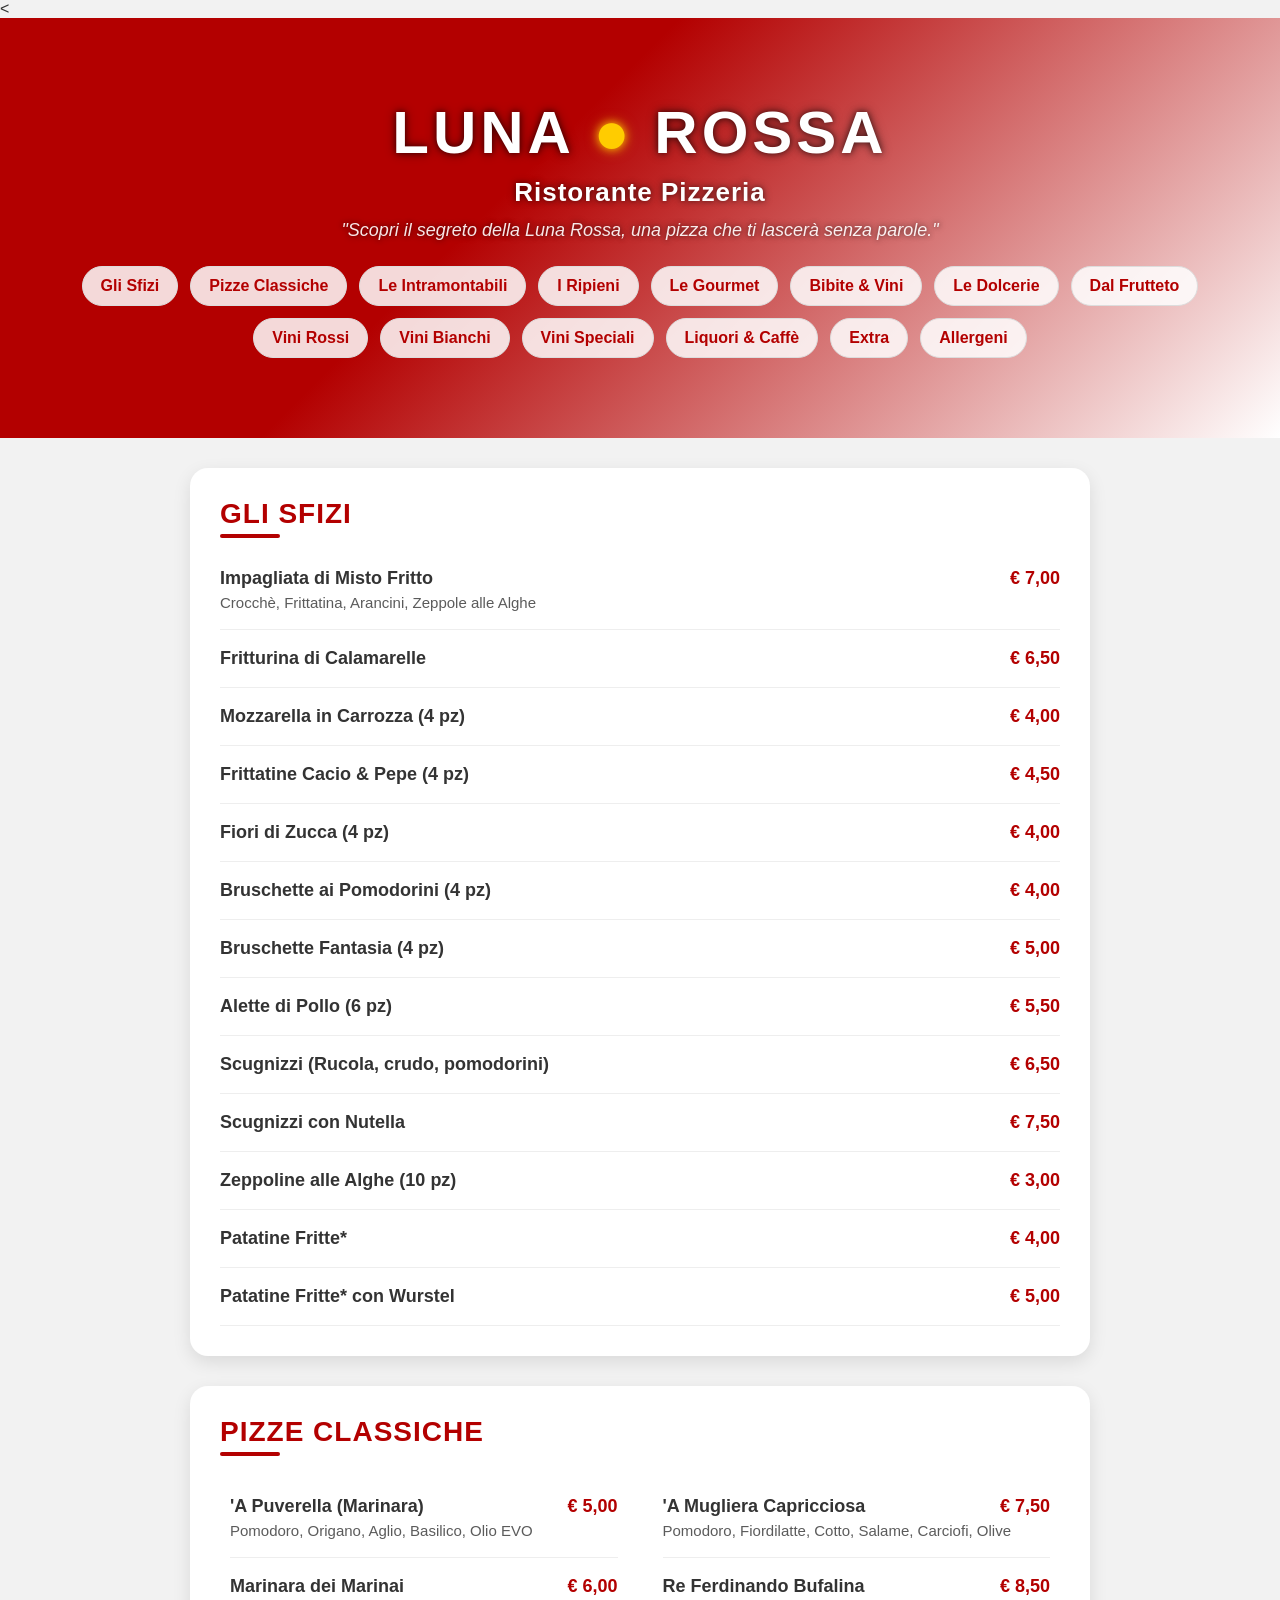
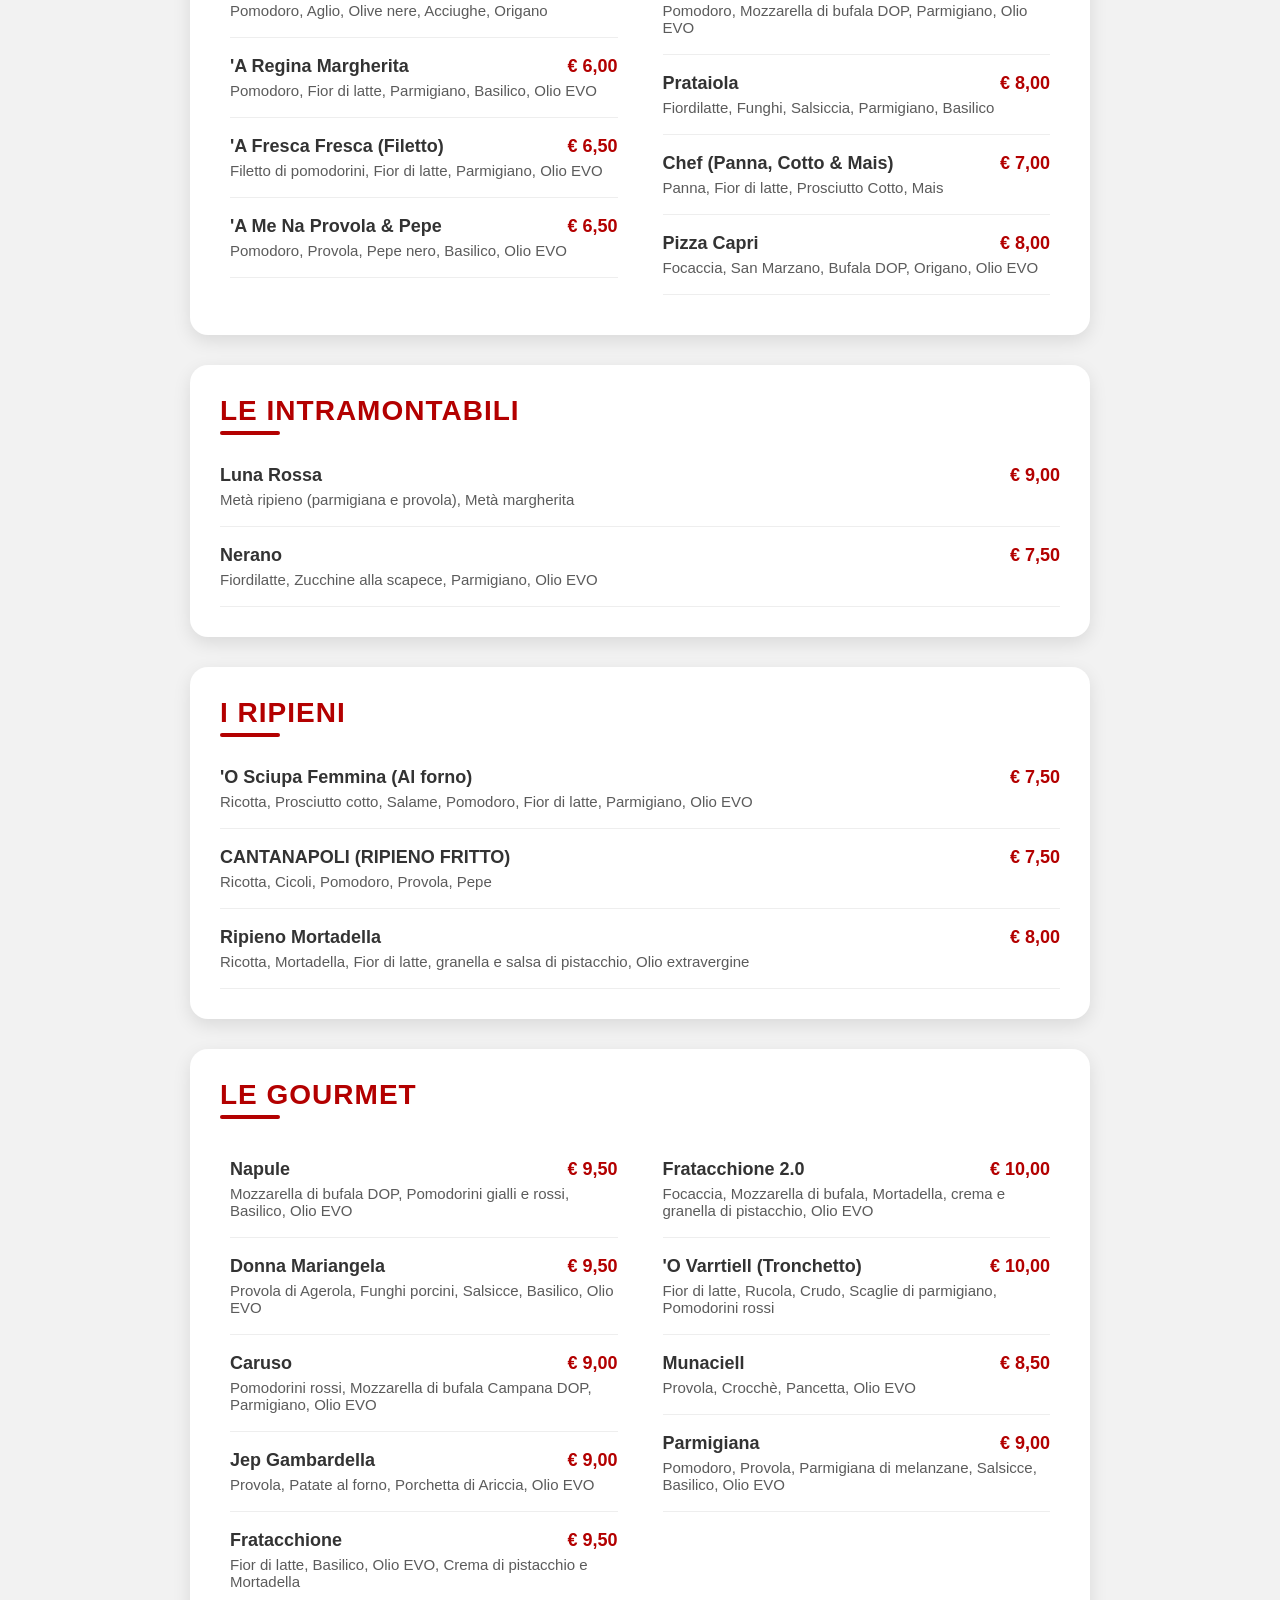
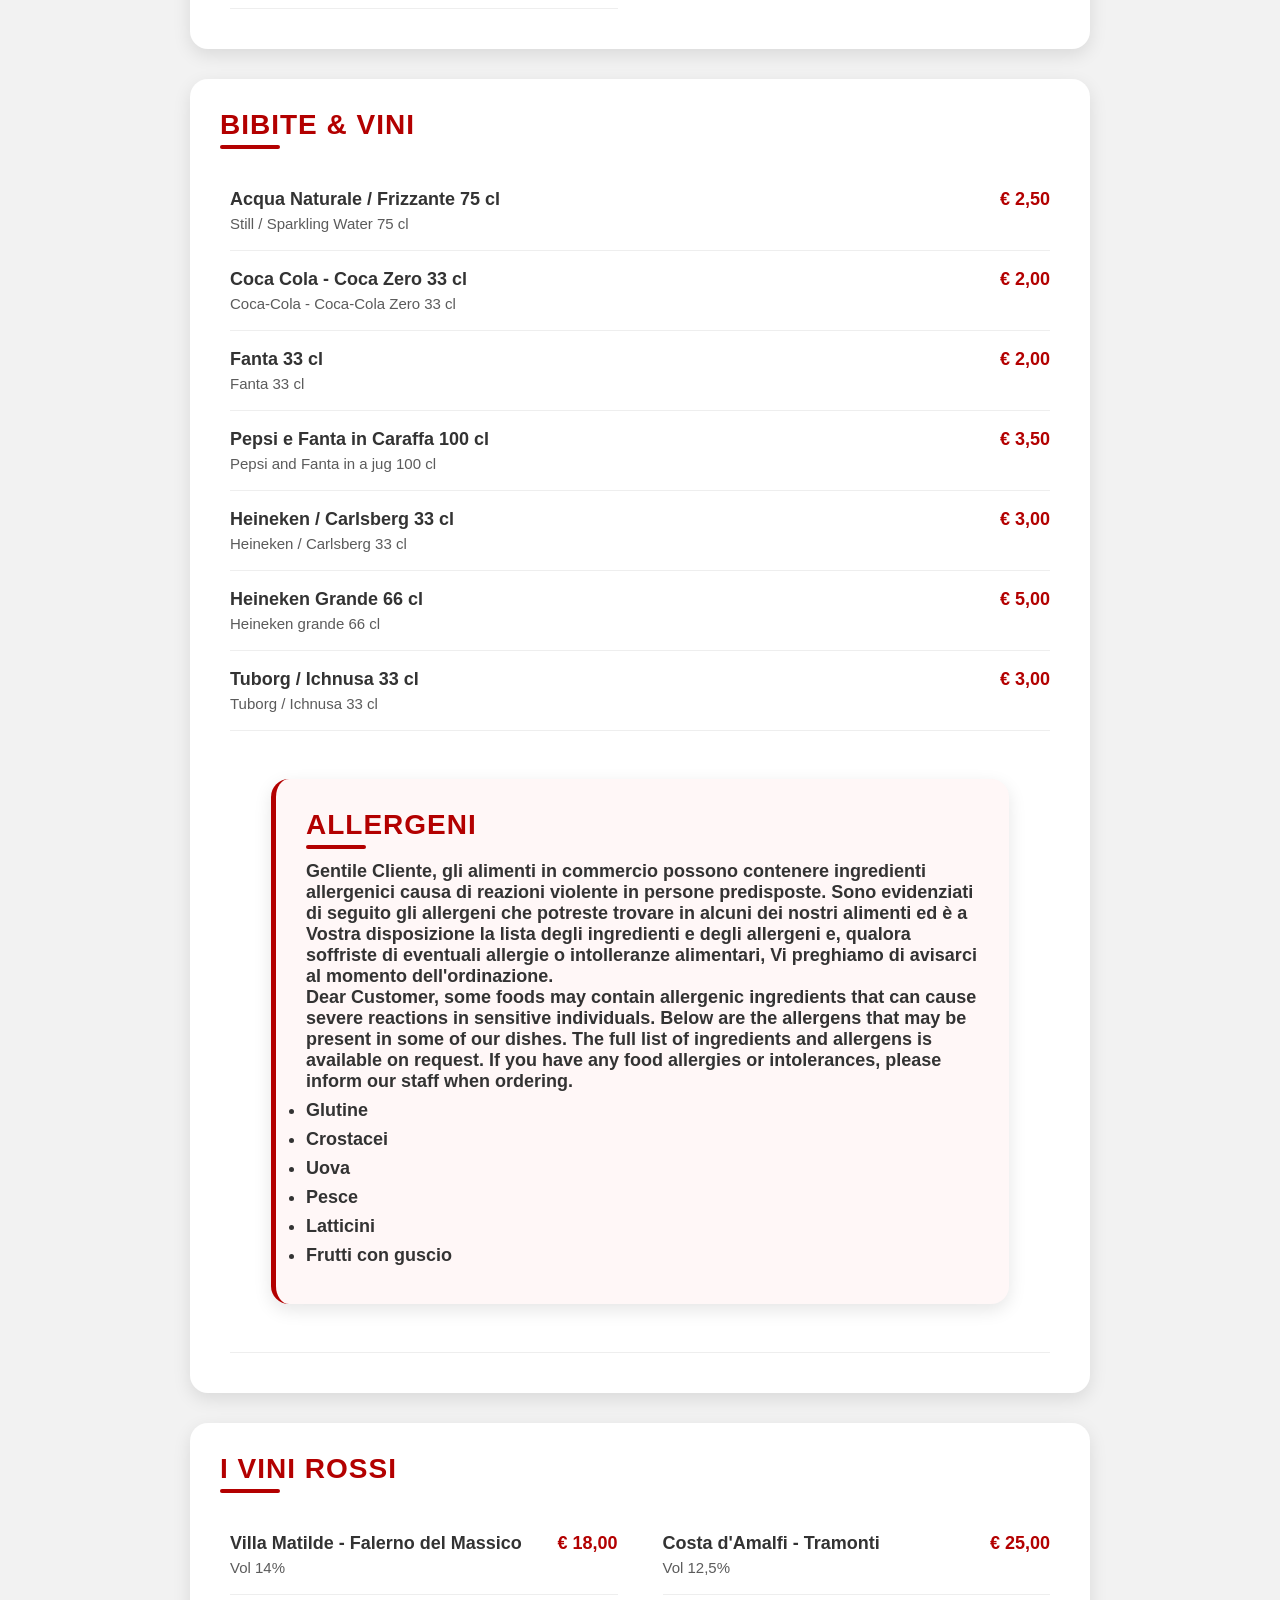
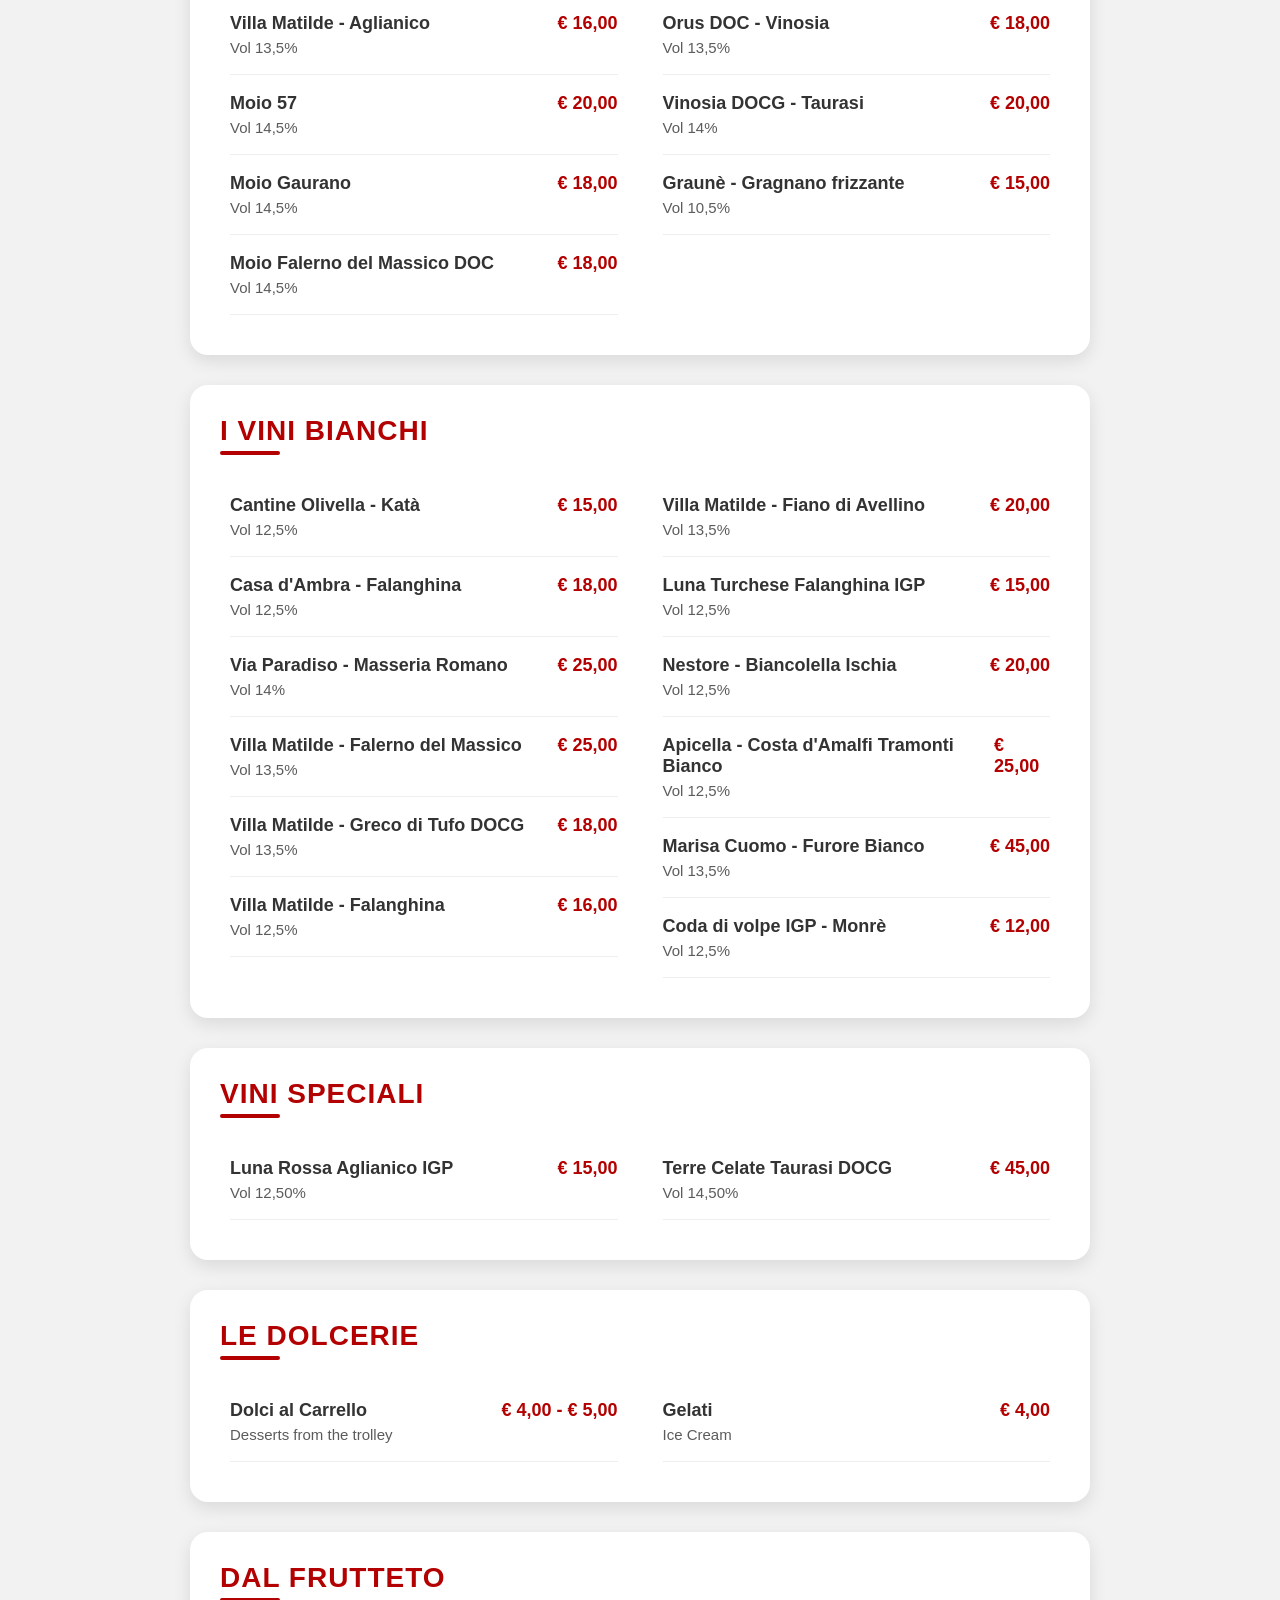
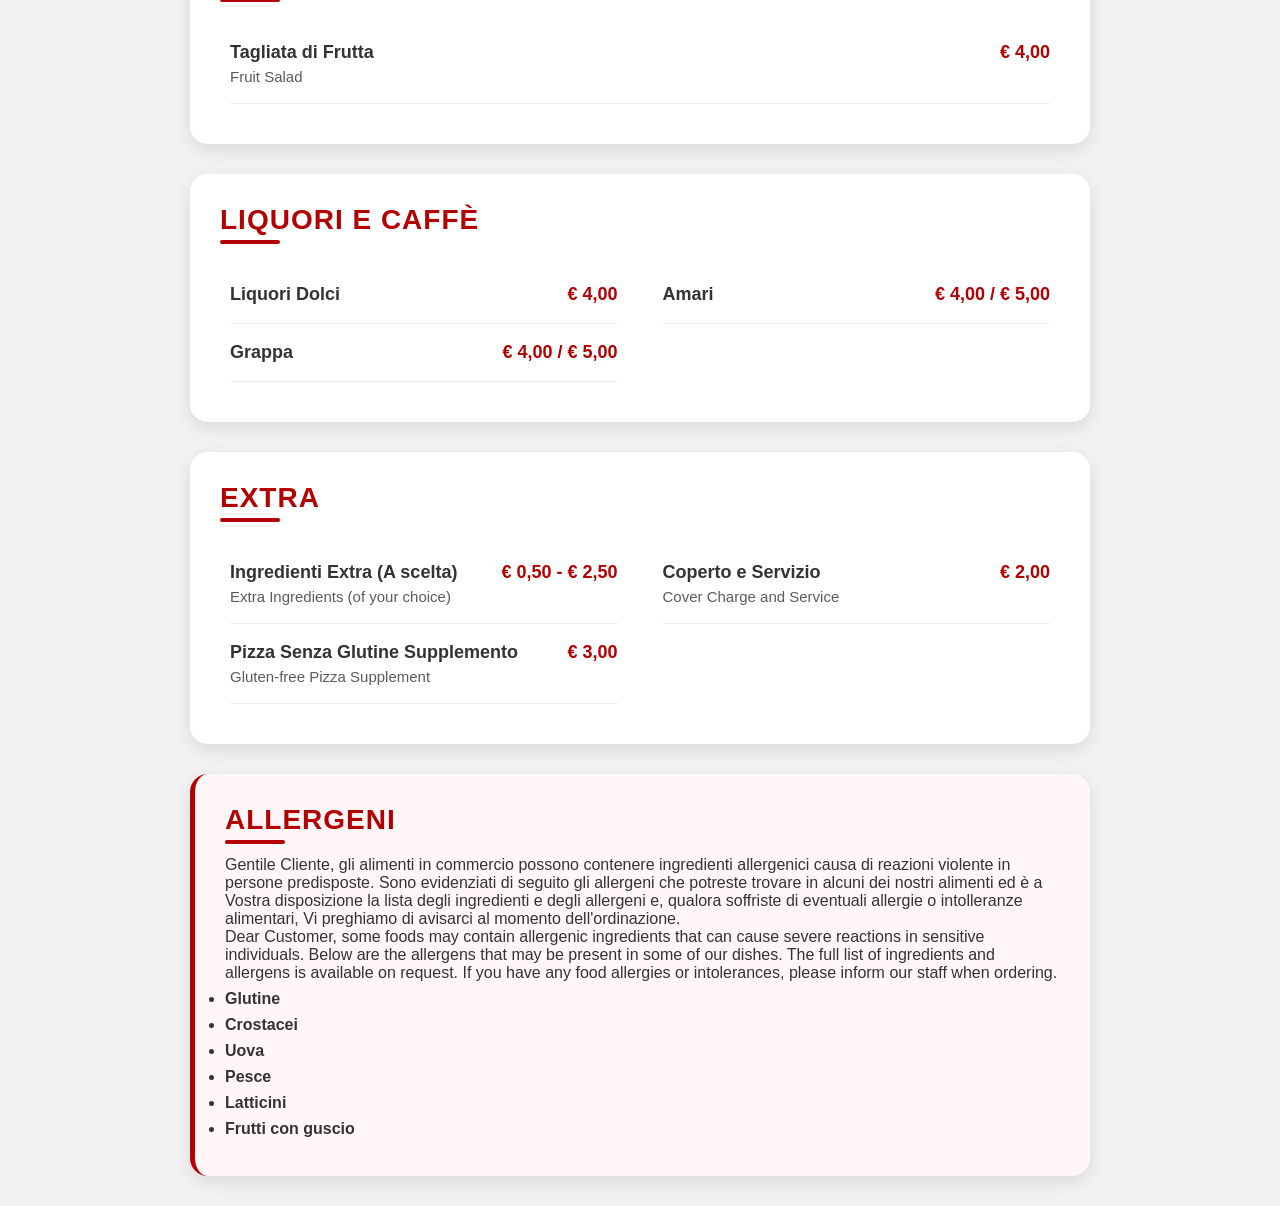
==== ristorante.html @ 84085af9 "Add files via upload" ====
<!DOCTYPE html>
<html lang="it">
<head>
  <meta charset="UTF-8">
  <meta name="viewport" content="width=device-width, initial-scale=1.0">
  <title>Menu – Luna Rossa</title>
  <link rel="stylesheet" href="style.css">

</head>

<body>

<<header id="hero">
  <div class="hero-overlay"></div>

  <div class="hero-content">
    <div class="logo">LUNA <span>●</span> ROSSA</div>
    <p class="subtitle">Ristorante Pizzeria</p>
    <p class="tagline">"Scopri il segreto della Luna Rossa, una pizza che ti lascerà senza parole."</p>

    <nav class="menu-nav">
      <a href="#sfizi">Gli Sfizi</a>
      <a href="#classiche">Pizze Classiche</a>
      <a href="#intramontabili">Le Intramontabili</a>
      <a href="#ripieni">I Ripieni</a>
      <a href="#le-gourmet">Le Gourmet</a>
      <a href="#bibite-vini">Bibite &amp; Vini</a>
      <a href="#dolcerie">Le Dolcerie</a>
      <a href="#frutteto">Dal Frutteto</a>
      <a href="#vini-rossi">Vini Rossi</a>
      <a href="#vini-bianchi">Vini Bianchi</a>
      <a href="#vini-speciali">Vini Speciali</a>
      <a href="#liquori-caffe">Liquori &amp; Caffè</a>
      <a href="#extra">Extra</a>
      <a href="#allergeni">Allergeni</a>
    </nav>
  </div>
</header>


<main>

  <!-- =======================
       GLI SFIZI
  ======================== -->
  <section id="sfizi" class="menu-section">
    <h2>Gli Sfizi</h2>

    <div class="menu-item">
      <div class="item-header"><span class="item-name">Impagliata di Misto Fritto</span><span class="item-price">€ 7,00</span></div>
      <p class="item-ingredients">Crocchè, Frittatina, Arancini, Zeppole alle Alghe</p>
    </div>

    <div class="menu-item"><div class="item-header"><span class="item-name">Fritturina di Calamarelle</span><span class="item-price">€ 6,50</span></div></div>
    <div class="menu-item"><div class="item-header"><span class="item-name">Mozzarella in Carrozza (4 pz)</span><span class="item-price">€ 4,00</span></div></div>
    <div class="menu-item"><div class="item-header"><span class="item-name">Frittatine Cacio &amp; Pepe (4 pz)</span><span class="item-price">€ 4,50</span></div></div>
    <div class="menu-item"><div class="item-header"><span class="item-name">Fiori di Zucca (4 pz)</span><span class="item-price">€ 4,00</span></div></div>
    <div class="menu-item"><div class="item-header"><span class="item-name">Bruschette ai Pomodorini (4 pz)</span><span class="item-price">€ 4,00</span></div></div>
    <div class="menu-item"><div class="item-header"><span class="item-name">Bruschette Fantasia (4 pz)</span><span class="item-price">€ 5,00</span></div></div>
    <div class="menu-item"><div class="item-header"><span class="item-name">Alette di Pollo (6 pz)</span><span class="item-price">€ 5,50</span></div></div>
    <div class="menu-item"><div class="item-header"><span class="item-name">Scugnizzi (Rucola, crudo, pomodorini)</span><span class="item-price">€ 6,50</span></div></div>
    <div class="menu-item"><div class="item-header"><span class="item-name">Scugnizzi con Nutella</span><span class="item-price">€ 7,50</span></div></div>
    <div class="menu-item"><div class="item-header"><span class="item-name">Zeppoline alle Alghe (10 pz)</span><span class="item-price">€ 3,00</span></div></div>
    <div class="menu-item"><div class="item-header"><span class="item-name">Patatine Fritte*</span><span class="item-price">€ 4,00</span></div></div>
    <div class="menu-item"><div class="item-header"><span class="item-name">Patatine Fritte* con Wurstel</span><span class="item-price">€ 5,00</span></div></div>
  </section>

  <!-- =======================
       PIZZE CLASSICHE
  ======================== -->
  <section id="classiche" class="menu-section">
    <h2>Pizze Classiche</h2>

    <div class="pizza-grid">
      <div class="pizza-column">

        <div class="menu-item">
          <div class="item-header"><span class="item-name">'A Puverella (Marinara)</span><span class="item-price">€ 5,00</span></div>
          <p class="item-ingredients">Pomodoro, Origano, Aglio, Basilico, Olio EVO</p>
        </div>

        <div class="menu-item">
          <div class="item-header"><span class="item-name">Marinara dei Marinai</span><span class="item-price">€ 6,00</span></div>
          <p class="item-ingredients">Pomodoro, Aglio, Olive nere, Acciughe, Origano</p>
        </div>

        <div class="menu-item">
          <div class="item-header"><span class="item-name">'A Regina Margherita</span><span class="item-price">€ 6,00</span></div>
          <p class="item-ingredients">Pomodoro, Fior di latte, Parmigiano, Basilico, Olio EVO</p>
        </div>

        <div class="menu-item">
          <div class="item-header"><span class="item-name">'A Fresca Fresca (Filetto)</span><span class="item-price">€ 6,50</span></div>
          <p class="item-ingredients">Filetto di pomodorini, Fior di latte, Parmigiano, Olio EVO</p>
        </div>

        <div class="menu-item">
          <div class="item-header"><span class="item-name">'A Me Na Provola &amp; Pepe</span><span class="item-price">€ 6,50</span></div>
          <p class="item-ingredients">Pomodoro, Provola, Pepe nero, Basilico, Olio EVO</p>
        </div>

      </div>
      <div class="pizza-column">

        <div class="menu-item">
          <div class="item-header"><span class="item-name">'A Mugliera Capricciosa</span><span class="item-price">€ 7,50</span></div>
          <p class="item-ingredients">Pomodoro, Fiordilatte, Cotto, Salame, Carciofi, Olive</p>
        </div>

        <div class="menu-item">
          <div class="item-header"><span class="item-name">Re Ferdinando Bufalina</span><span class="item-price">€ 8,50</span></div>
          <p class="item-ingredients">Pomodoro, Mozzarella di bufala DOP, Parmigiano, Olio EVO</p>
        </div>

        <div class="menu-item">
          <div class="item-header"><span class="item-name">Prataiola</span><span class="item-price">€ 8,00</span></div>
          <p class="item-ingredients">Fiordilatte, Funghi, Salsiccia, Parmigiano, Basilico</p>
        </div>

        <div class="menu-item">
          <div class="item-header"><span class="item-name">Chef (Panna, Cotto &amp; Mais)</span><span class="item-price">€ 7,00</span></div>
          <p class="item-ingredients">Panna, Fior di latte, Prosciutto Cotto, Mais</p>
        </div>

        <div class="menu-item">
          <div class="item-header"><span class="item-name">Pizza Capri</span><span class="item-price">€ 8,00</span></div>
          <p class="item-ingredients">Focaccia, San Marzano, Bufala DOP, Origano, Olio EVO</p>
        </div>

      </div>
    </div>
  </section>

  <!-- =======================
       LE INTRAMONTABILI
  ======================== -->
  <section id="intramontabili" class="menu-section">
    <h2>Le Intramontabili</h2>

    <div class="menu-item">
      <div class="item-header"><span class="item-name">Luna Rossa</span><span class="item-price">€ 9,00</span></div>
      <p class="item-ingredients">Metà ripieno (parmigiana e provola), Metà margherita</p>
    </div>

    <div class="menu-item">
      <div class="item-header"><span class="item-name">Nerano</span><span class="item-price">€ 7,50</span></div>
      <p class="item-ingredients">Fiordilatte, Zucchine alla scapece, Parmigiano, Olio EVO</p>
    </div>
  </section>

  <!-- =======================
       I RIPIENI
  ======================== -->
  <section id="ripieni" class="menu-section">
    <h2>I Ripieni</h2>

    <div class="menu-item">
      <div class="item-header"><span class="item-name">'O Sciupa Femmina (Al forno)</span><span class="item-price">€ 7,50</span></div>
      <p class="item-ingredients">Ricotta, Prosciutto cotto, Salame, Pomodoro, Fior di latte, Parmigiano, Olio EVO</p>
    </div>

    <div class="menu-item">
      <div class="item-header"><span class="item-name">CANTANAPOLI (RIPIENO FRITTO)</span><span class="item-price">€ 7,50</span></div>
      <p class="item-ingredients">Ricotta, Cicoli, Pomodoro, Provola, Pepe</p>
    </div>

    <div class="menu-item">
      <div class="item-header"><span class="item-name">Ripieno Mortadella</span><span class="item-price">€ 8,00</span></div>
      <p class="item-ingredients">Ricotta, Mortadella, Fior di latte, granella e salsa di pistacchio, Olio extravergine</p>
    </div>
  </section>

  <!-- =======================
       LE GOURMET
  ======================== -->
  <section id="le-gourmet" class="menu-section">
    <h2>Le Gourmet</h2>

    <div class="pizza-grid">
      <div class="pizza-column">

        <div class="menu-item">
          <div class="item-header"><span class="item-name">Napule</span><span class="item-price">€ 9,50</span></div>
          <p class="item-ingredients">Mozzarella di bufala DOP, Pomodorini gialli e rossi, Basilico, Olio EVO</p>
        </div>

        <div class="menu-item">
          <div class="item-header"><span class="item-name">Donna Mariangela</span><span class="item-price">€ 9,50</span></div>
          <p class="item-ingredients">Provola di Agerola, Funghi porcini, Salsicce, Basilico, Olio EVO</p>
        </div>

        <div class="menu-item">
          <div class="item-header"><span class="item-name">Caruso</span><span class="item-price">€ 9,00</span></div>
          <p class="item-ingredients">Pomodorini rossi, Mozzarella di bufala Campana DOP, Parmigiano, Olio EVO</p>
        </div>

        <div class="menu-item">
          <div class="item-header"><span class="item-name">Jep Gambardella</span><span class="item-price">€ 9,00</span></div>
          <p class="item-ingredients">Provola, Patate al forno, Porchetta di Ariccia, Olio EVO</p>
        </div>

        <div class="menu-item">
          <div class="item-header"><span class="item-name">Fratacchione</span><span class="item-price">€ 9,50</span></div>
          <p class="item-ingredients">Fior di latte, Basilico, Olio EVO, Crema di pistacchio e Mortadella</p>
        </div>

      </div>
      <div class="pizza-column">

        <div class="menu-item">
          <div class="item-header"><span class="item-name">Fratacchione 2.0</span><span class="item-price">€ 10,00</span></div>
          <p class="item-ingredients">Focaccia, Mozzarella di bufala, Mortadella, crema e granella di pistacchio, Olio EVO</p>
        </div>

        <div class="menu-item">
          <div class="item-header"><span class="item-name">'O Varrtiell (Tronchetto)</span><span class="item-price">€ 10,00</span></div>
          <p class="item-ingredients">Fior di latte, Rucola, Crudo, Scaglie di parmigiano, Pomodorini rossi</p>
        </div>

        <div class="menu-item">
          <div class="item-header"><span class="item-name">Munaciell</span><span class="item-price">€ 8,50</span></div>
          <p class="item-ingredients">Provola, Crocchè, Pancetta, Olio EVO</p>
        </div>

        <div class="menu-item">
          <div class="item-header"><span class="item-name">Parmigiana</span><span class="item-price">€ 9,00</span></div>
          <p class="item-ingredients">Pomodoro, Provola, Parmigiana di melanzane, Salsicce, Basilico, Olio EVO</p>
        </div>

      </div>
    </div>
  </section>

  <!-- =======================
       BIBITE & VINI
  ======================== -->
  <section id="bibite-vini" class="menu-section">
    <h2>Bibite &amp; Vini</h2>

    <div class="pizza-grid">
      <div class="pizza-column">

        <div class="menu-item">
          <div class="item-header"><span class="item-name">Acqua Naturale / Frizzante 75 cl</span><span class="item-price">€ 2,50</span></div>
          <p class="item-english">Still / Sparkling Water 75 cl</p>
        </div>

        <div class="menu-item">
          <div class="item-header"><span class="item-name">Coca Cola - Coca Zero 33 cl</span><span class="item-price">€ 2,00</span></div>
          <p class="item-english">Coca-Cola - Coca-Cola Zero 33 cl</p>
        </div>

        <div class="menu-item">
          <div class="item-header"><span class="item-name">Fanta 33 cl</span><span class="item-price">€ 2,00</span></div>
          <p class="item-english">Fanta 33 cl</p>
        </div>

        <div class="menu-item">
          <div class="item-header"><span class="item-name">Pepsi e Fanta in Caraffa 100 cl</span><span class="item-price">€ 3,50</span></div>
          <p class="item-english">Pepsi and Fanta in a jug 100 cl</p>
        </div>

        <div class="menu-item">
          <div class="item-header"><span class="item-name">Heineken / Carlsberg 33 cl</span><span class="item-price">€ 3,00</span></div>
          <p class="item-english">Heineken / Carlsberg 33 cl</p>
        </div>

        <div class="menu-item">
          <div class="item-header"><span class="item-name">Heineken Grande 66 cl</span><span class="item-price">€ 5,00</span></div>
          <p class="item-english">Heineken grande 66 cl</p>
        </div>

        <div class="menu-item">
          <div class="item-header"><span class="item-name">Tuborg / Ichnusa 33 cl</span><span class="item-price">€ 3,00</span></div>
          <p class="item-english">Tuborg / Ichnusa 33 cl</p>
        </div>

        <div class="menu-item">
          <div class="item-header"><span
<!-- =======================
       ALLERGENI
======================= -->
<section id="allergeni" class="menu-section allergeni-section">
  <h2>Allergeni</h2>
  <div class="allergeni-content">

    <p class="lang-it">
      Gentile Cliente, gli alimenti in commercio possono contenere ingredienti allergenici causa di reazioni violente in persone predisposte. Sono evidenziati di seguito gli allergeni che potreste trovare in alcuni dei nostri alimenti ed è a Vostra disposizione la lista degli ingredienti e degli allergeni e, qualora soffriste di eventuali allergie o intolleranze alimentari, Vi preghiamo di avisarci al momento dell'ordinazione.
    </p>

    <p class="lang-en">
      Dear Customer, some foods may contain allergenic ingredients that can cause severe reactions in sensitive individuals. Below are the allergens that may be present in some of our dishes. The full list of ingredients and allergens is available on request. If you have any food allergies or intolerances, please inform our staff when ordering.
    </p>

    <ul class="allergeni-list">
      <li>Glutine</li>
      <li>Crostacei</li>
      <li>Uova</li>
      <li>Pesce</li>
      <li>Latticini</li>
      <li>Frutti con guscio</li>
    </ul>

  </div>
</section>

</main>

</body>
</html>
<!-- =======================
       I VINI ROSSI
======================= -->
<section id="vini-rossi" class="menu-section">
  <h2>I Vini Rossi</h2>

  <div class="pizza-grid">

    <div class="pizza-column">
      <div class="menu-item">
        <div class="item-header"><span class="item-name">Villa Matilde - Falerno del Massico</span><span class="item-price">€ 18,00</span></div>
        <p class="item-ingredients">Vol 14%</p>
      </div>

      <div class="menu-item">
        <div class="item-header"><span class="item-name">Villa Matilde - Aglianico</span><span class="item-price">€ 16,00</span></div>
        <p class="item-ingredients">Vol 13,5%</p>
      </div>

      <div class="menu-item">
        <div class="item-header"><span class="item-name">Moio 57</span><span class="item-price">€ 20,00</span></div>
        <p class="item-ingredients">Vol 14,5%</p>
      </div>

      <div class="menu-item">
        <div class="item-header"><span class="item-name">Moio Gaurano</span><span class="item-price">€ 18,00</span></div>
        <p class="item-ingredients">Vol 14,5%</p>
      </div>

      <div class="menu-item">
        <div class="item-header"><span class="item-name">Moio Falerno del Massico DOC</span><span class="item-price">€ 18,00</span></div>
        <p class="item-ingredients">Vol 14,5%</p>
      </div>
    </div>

    <div class="pizza-column">
      <div class="menu-item">
        <div class="item-header"><span class="item-name">Costa d'Amalfi - Tramonti</span><span class="item-price">€ 25,00</span></div>
        <p class="item-ingredients">Vol 12,5%</p>
      </div>

      <div class="menu-item">
        <div class="item-header"><span class="item-name">Orus DOC - Vinosia</span><span class="item-price">€ 18,00</span></div>
        <p class="item-ingredients">Vol 13,5%</p>
      </div>

      <div class="menu-item">
        <div class="item-header"><span class="item-name">Vinosia DOCG - Taurasi</span><span class="item-price">€ 20,00</span></div>
        <p class="item-ingredients">Vol 14%</p>
      </div>

      <div class="menu-item">
        <div class="item-header"><span class="item-name">Graunè - Gragnano frizzante</span><span class="item-price">€ 15,00</span></div>
        <p class="item-ingredients">Vol 10,5%</p>
      </div>
    </div>

  </div>
</section>

<!-- =======================
       I VINI BIANCHI
======================= -->
<section id="vini-bianchi" class="menu-section">
  <h2>I Vini Bianchi</h2>

  <div class="pizza-grid">

    <div class="pizza-column">
      <div class="menu-item">
        <div class="item-header"><span class="item-name">Cantine Olivella - Katà</span><span class="item-price">€ 15,00</span></div>
        <p class="item-ingredients">Vol 12,5%</p>
      </div>

      <div class="menu-item">
        <div class="item-header"><span class="item-name">Casa d'Ambra - Falanghina</span><span class="item-price">€ 18,00</span></div>
        <p class="item-ingredients">Vol 12,5%</p>
      </div>

      <div class="menu-item">
        <div class="item-header"><span class="item-name">Via Paradiso - Masseria Romano</span><span class="item-price">€ 25,00</span></div>
        <p class="item-ingredients">Vol 14%</p>
      </div>

      <div class="menu-item">
        <div class="item-header"><span class="item-name">Villa Matilde - Falerno del Massico</span><span class="item-price">€ 25,00</span></div>
        <p class="item-ingredients">Vol 13,5%</p>
      </div>

      <div class="menu-item">
        <div class="item-header"><span class="item-name">Villa Matilde - Greco di Tufo DOCG</span><span class="item-price">€ 18,00</span></div>
        <p class="item-ingredients">Vol 13,5%</p>
      </div>

      <div class="menu-item">
        <div class="item-header"><span class="item-name">Villa Matilde - Falanghina</span><span class="item-price">€ 16,00</span></div>
        <p class="item-ingredients">Vol 12,5%</p>
      </div>
    </div>

    <div class="pizza-column">
      <div class="menu-item">
        <div class="item-header"><span class="item-name">Villa Matilde - Fiano di Avellino</span><span class="item-price">€ 20,00</span></div>
        <p class="item-ingredients">Vol 13,5%</p>
      </div>

      <div class="menu-item">
        <div class="item-header"><span class="item-name">Luna Turchese Falanghina IGP</span><span class="item-price">€ 15,00</span></div>
        <p class="item-ingredients">Vol 12,5%</p>
      </div>

      <div class="menu-item">
        <div class="item-header"><span class="item-name">Nestore - Biancolella Ischia</span><span class="item-price">€ 20,00</span></div>
        <p class="item-ingredients">Vol 12,5%</p>
      </div>

      <div class="menu-item">
        <div class="item-header"><span class="item-name">Apicella - Costa d'Amalfi Tramonti Bianco</span><span class="item-price">€ 25,00</span></div>
        <p class="item-ingredients">Vol 12,5%</p>
      </div>

      <div class="menu-item">
        <div class="item-header"><span class="item-name">Marisa Cuomo - Furore Bianco</span><span class="item-price">€ 45,00</span></div>
        <p class="item-ingredients">Vol 13,5%</p>
      </div>

      <div class="menu-item">
        <div class="item-header"><span class="item-name">Coda di volpe IGP - Monrè</span><span class="item-price">€ 12,00</span></div>
        <p class="item-ingredients">Vol 12,5%</p>
      </div>
    </div>

  </div>
</section>

<!-- =======================
       VINI SPECIALI
======================= -->
<section id="vini-speciali" class="menu-section">
  <h2>Vini Speciali</h2>

  <div class="pizza-grid">

    <div class="pizza-column">
      <div class="menu-item">
        <div class="item-header"><span class="item-name">Luna Rossa Aglianico IGP</span><span class="item-price">€ 15,00</span></div>
        <p class="item-ingredients">Vol 12,50%</p>
      </div>
    </div>

    <div class="pizza-column">
      <div class="menu-item">
        <div class="item-header"><span class="item-name">Terre Celate Taurasi DOCG</span><span class="item-price">€ 45,00</span></div>
        <p class="item-ingredients">Vol 14,50%</p>
      </div>
    </div>

  </div>
</section>

<!-- =======================
       LE DOLCERIE
======================= -->
<section id="dolcerie" class="menu-section">
  <h2>Le Dolcerie</h2>

  <div class="pizza-grid">
    <div class="pizza-column">
      <div class="menu-item">
        <div class="item-header"><span class="item-name">Dolci al Carrello</span><span class="item-price">€ 4,00 - € 5,00</span></div>
        <p class="item-english">Desserts from the trolley</p>
      </div>
    </div>

    <div class="pizza-column">
      <div class="menu-item">
        <div class="item-header"><span class="item-name">Gelati</span><span class="item-price">€ 4,00</span></div>
        <p class="item-english">Ice Cream</p>
      </div>
    </div>
  </div>
</section>

<!-- =======================
       DAL FRUTTETO
======================= -->
<section id="frutteto" class="menu-section">
  <h2>Dal Frutteto</h2>

  <div class="pizza-grid">
    <div class="pizza-column">
      <div class="menu-item">
        <div class="item-header"><span class="item-name">Tagliata di Frutta</span><span class="item-price">€ 4,00</span></div>
        <p class="item-english">Fruit Salad</p>
      </div>
    </div>
  </div>
</section>

<!-- =======================
       LIQUORI & CAFFÈ
======================= -->
<section id="liquori-caffe" class="menu-section">
  <h2>Liquori e Caffè</h2>

  <div class="pizza-grid">

    <div class="pizza-column">
      <div class="menu-item">
        <div class="item-header"><span class="item-name">Liquori Dolci</span><span class="item-price">€ 4,00</span></div>
      </div>

      <div class="menu-item">
        <div class="item-header"><span class="item-name">Grappa</span><span class="item-price">€ 4,00 / € 5,00</span></div>
      </div>
    </div>

    <div class="pizza-column">
      <div class="menu-item">
        <div class="item-header"><span class="item-name">Amari</span><span class="item-price">€ 4,00 / € 5,00</span></div>
      </div>
    </div>

  </div>
</section>

<!-- =======================
       EXTRA
======================= -->
<section id="extra" class="menu-section">
  <h2>Extra</h2>

  <div class="pizza-grid">

    <div class="pizza-column">
      <div class="menu-item">
        <div class="item-header"><span class="item-name">Ingredienti Extra (A scelta)</span><span class="item-price">€ 0,50 - € 2,50</span></div>
        <p class="item-english">Extra Ingredients (of your choice)</p>
      </div>

      <div class="menu-item">
        <div class="item-header"><span class="item-name">Pizza Senza Glutine Supplemento</span><span class="item-price">€ 3,00</span></div>
        <p class="item-english">Gluten-free Pizza Supplement</p>
      </div>
    </div>

    <div class="pizza-column">
      <div class="menu-item">
        <div class="item-header"><span class="item-name">Coperto e Servizio</span><span class="item-price">€ 2,00</span></div>
        <p class="item-english">Cover Charge and Service</p>
      </div>
    </div>

  </div>
</section>

<!-- =======================
       ALLERGENI
======================= -->
<section id="allergeni" class="menu-section allergeni-section">
  <h2>Allergeni</h2>

  <div class="allergeni-content">

    <p class="lang-it">
      Gentile Cliente, gli alimenti in commercio possono contenere ingredienti allergenici causa di reazioni violente in persone predisposte. Sono evidenziati di seguito gli allergeni che potreste trovare in alcuni dei nostri alimenti ed è a Vostra disposizione la lista degli ingredienti e degli allergeni e, qualora soffriste di eventuali allergie o intolleranze alimentari, Vi preghiamo di avisarci al momento dell'ordinazione.
    </p>

    <p class="lang-en">
      Dear Customer, some foods may contain allergenic ingredients that can cause severe reactions in sensitive individuals. Below are the allergens that may be present in some of our dishes. The full list of ingredients and allergens is available on request. If you have any food allergies or intolerances, please inform our staff when ordering.
    </p>

    <ul class="allergeni-list">
      <li>Glutine</li>
      <li>Crostacei</li>
      <li>Uova</li>
      <li>Pesce</li>
      <li>Latticini</li>
      <li>Frutti con guscio</li>
    </ul>

  </div>
</section>

</main>

</body>
</html>
---- style.css ----
/* ============================
   RESET & FONT
============================ */
* {
  margin: 0;
  padding: 0;
  box-sizing: border-box;
}

body {
  font-family: "Poppins", Arial, sans-serif;
  background: #f2f2f2;
  color: #333;
  overflow-x: hidden;
}

/* ============================
   ANIMAZIONI GLOBALI
============================ */
@keyframes fadeIn {
  from { opacity: 0; transform: translateY(20px); }
  to { opacity: 1; transform: translateY(0); }
}

@keyframes popIn {
  from { opacity: 0; transform: scale(0.95); }
  to { opacity: 1; transform: scale(1); }
}

/* ============================
   HEADER — ROSSO + BIANCO
============================ */
header {
  text-align: center;
  padding: 80px 20px;
  color: white;
  position: relative;

  /* sfondo elegante rosso → bianco */
  background: linear-gradient(135deg, #b30000 40%, #ffffff 100%);
}

/* LOGO PRINCIPALE */
.logo {
  font-size: 60px;
  font-weight: 800;
  letter-spacing: 4px;
  color: #ffffff;
  text-transform: uppercase;
  text-shadow:
      0 0 6px rgba(0,0,0,0.6),
      0 0 12px rgba(0,0,0,0.4);
}

/* Punto rosso Luna Rossa */
.logo span {
  color: #ffcc00;
  font-weight: 900;
  text-shadow:
      0 0 8px rgba(255,204,0,0.8),
      0 0 14px rgba(255,204,0,0.6);
}

/* SOTTOTITOLO: Ristorante e Pizzeria */
.subtitle {
  font-size: 26px;
  font-weight: 600;
  margin-top: 10px;
  color: #ffffff;
  letter-spacing: 1px;
  text-shadow:
      0 0 5px rgba(0,0,0,0.5),
      0 0 10px rgba(0,0,0,0.3);
}

/* FRASE SOTTO */
.tagline {
  font-size: 18px;
  font-style: italic;
  margin-top: 12px;
  opacity: 0.9;
  color: #ffffff;
  text-shadow:
      0 0 4px rgba(0,0,0,0.5),
      0 0 8px rgba(0,0,0,0.3);
}

/* ============================
   NAV MENU — GLASS EFFECT
============================ */
.menu-nav {
  margin-top: 25px;
  display: flex;
  flex-wrap: wrap;
  justify-content: center;
  gap: 12px;
}

.menu-nav a {
  padding: 10px 18px;
  background: rgba(255,255,255,0.85);
  border-radius: 25px;
  text-decoration: none;
  color: #b30000;
  font-weight: 600;
  transition: 0.3s;
  border: 1px solid #ddd;
}

.menu-nav a:hover {
  background: #b30000;
  color: white;
  transform: translateY(-4px);
  box-shadow: 0 4px 12px rgba(0,0,0,0.2);
}

/* ============================
   SEZIONI MENU
============================ */
.menu-section {
  background: white;
  margin: 30px auto;
  padding: 30px;
  width: 90%;
  max-width: 900px;
  border-radius: 18px;
  box-shadow: 0 6px 18px rgba(0,0,0,0.1);
  animation: popIn 0.8s ease-out;
  position: relative;
}

/* Barra decorativa sotto i titoli */
.menu-section h2 {
  font-size: 28px;
  color: #b30000;
  text-transform: uppercase;
  letter-spacing: 1px;
  margin-bottom: 20px;
  position: relative;
}

.menu-section h2::after {
  content: "";
  width: 60px;
  height: 4px;
  background: #b30000;
  position: absolute;
  bottom: -8px;
  left: 0;
  border-radius: 2px;
}

/* ============================
   ITEM MENU
============================ */
.menu-item {
  padding: 18px 0;
  border-bottom: 1px solid #eee;
  transition: 0.3s;
}

.menu-item:hover {
  background: #fafafa;
  transform: translateX(5px);
}

.item-header {
  display: flex;
  justify-content: space-between;
  font-size: 18px;
  font-weight: 600;
}

.item-price {
  color: #b30000;
  font-weight: 700;
}

.item-ingredients,
.item-english {
  margin-top: 5px;
  font-size: 15px;
  opacity: 0.8;
}

/* ============================
   GRIGLIA PIZZE
============================ */
.pizza-grid {
  display: grid;
  grid-template-columns: repeat(auto-fit, minmax(350px, 1fr));
  gap: 25px;
}

.pizza-column {
  padding: 10px;
}

/* ============================
   ALLERGENI
============================ */
.allergeni-section {
  background: #fff7f7;
  border-left: 5px solid #b30000;
}

.allergeni-list li {
  margin: 8px 0;
  font-weight: 600;
}

/* ============================
   BOTTONI SPECIALI
============================ */
.brewery-btn {
  display: block;
  width: fit-content;
  margin: 25px auto;
  padding: 14px 28px;
  background: #b30000;
  color: white;
  text-decoration: none;
  border-radius: 30px;
  font-weight: 600;
  transition: 0.3s;
  box-shadow: 0 4px 12px rgba(0,0,0,0.2);
}

.brewery-btn:hover {
  background: #660000;
  transform: scale(1.08);
}

/* ============================
   RESPONSIVE
============================ */
@media (max-width: 600px) {
  h2 {
    font-size: 22px;
  }

  .item-header {
    flex-direction: column;
    align-items: flex-start;
  }

  .item-price {
    margin-top: 5px;
  }

  .menu-nav a {
    padding: 8px 14px;
    font-size: 14px;
  }
}
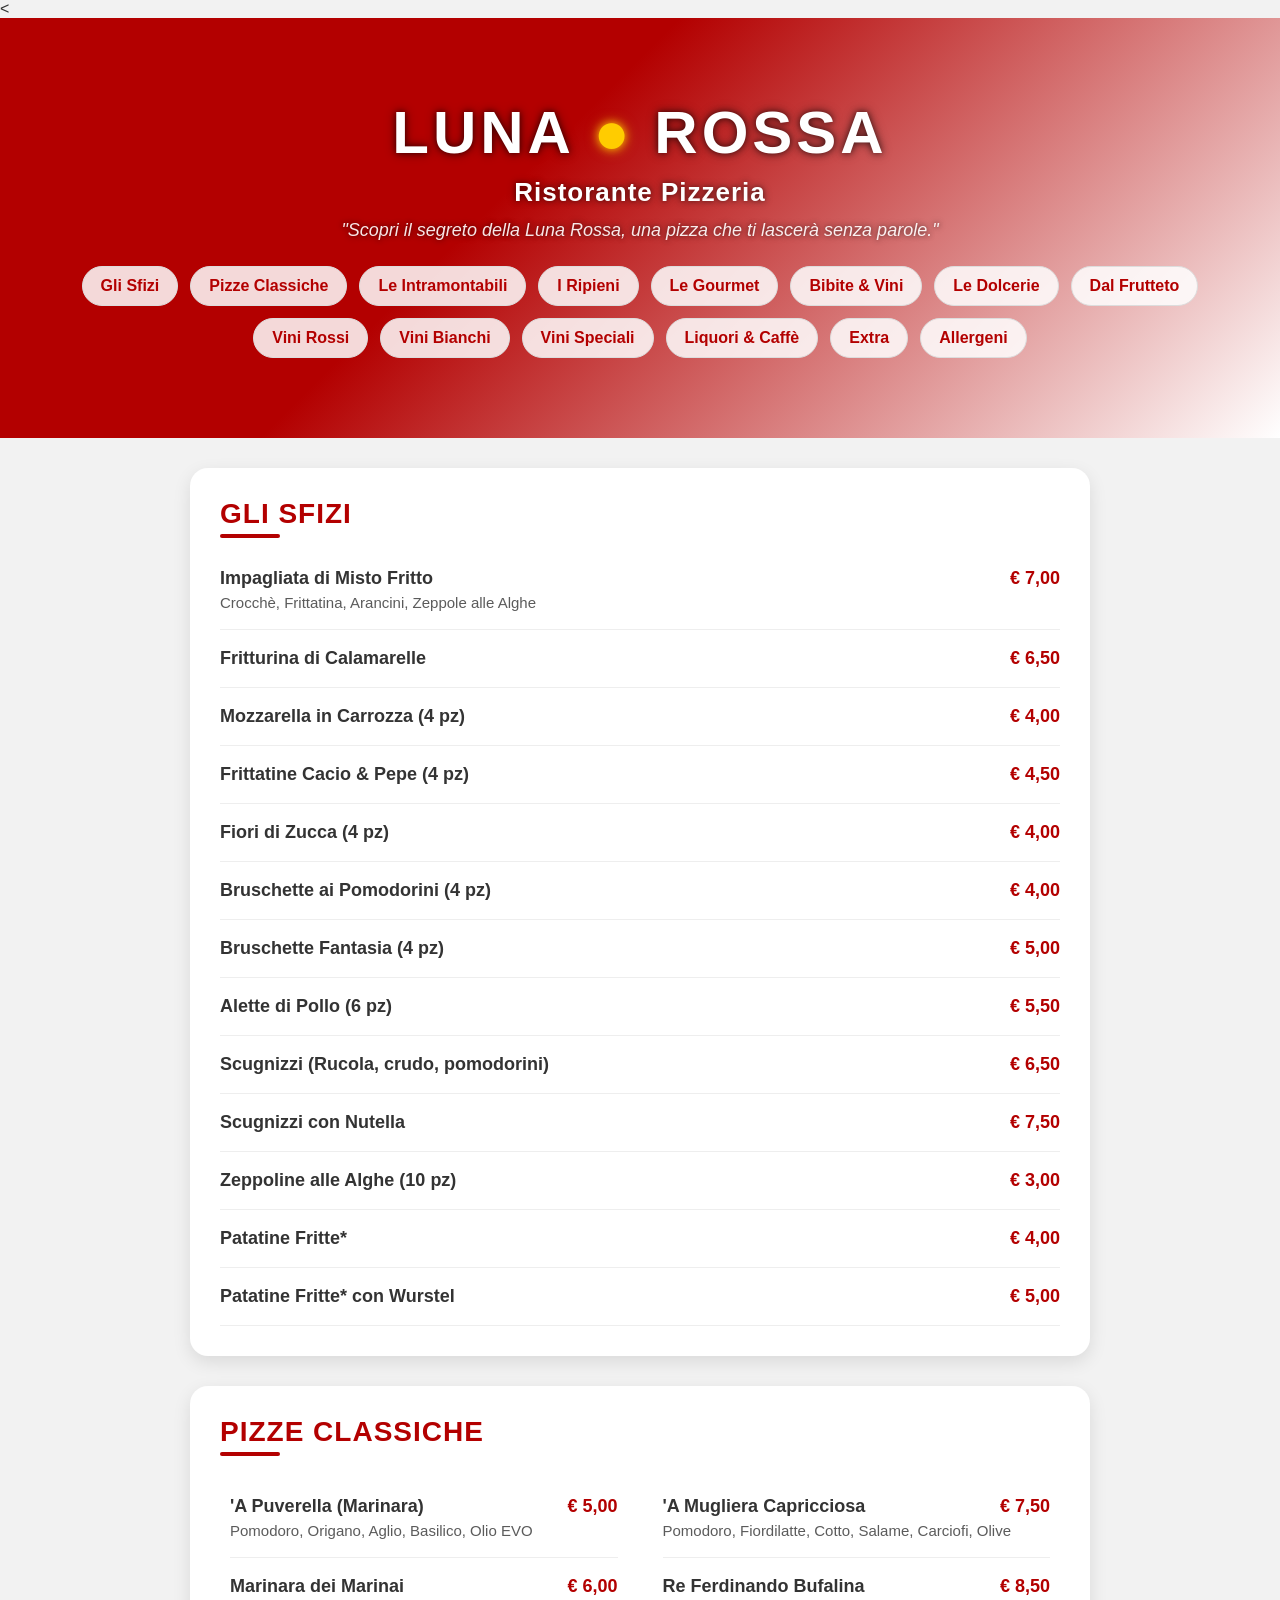
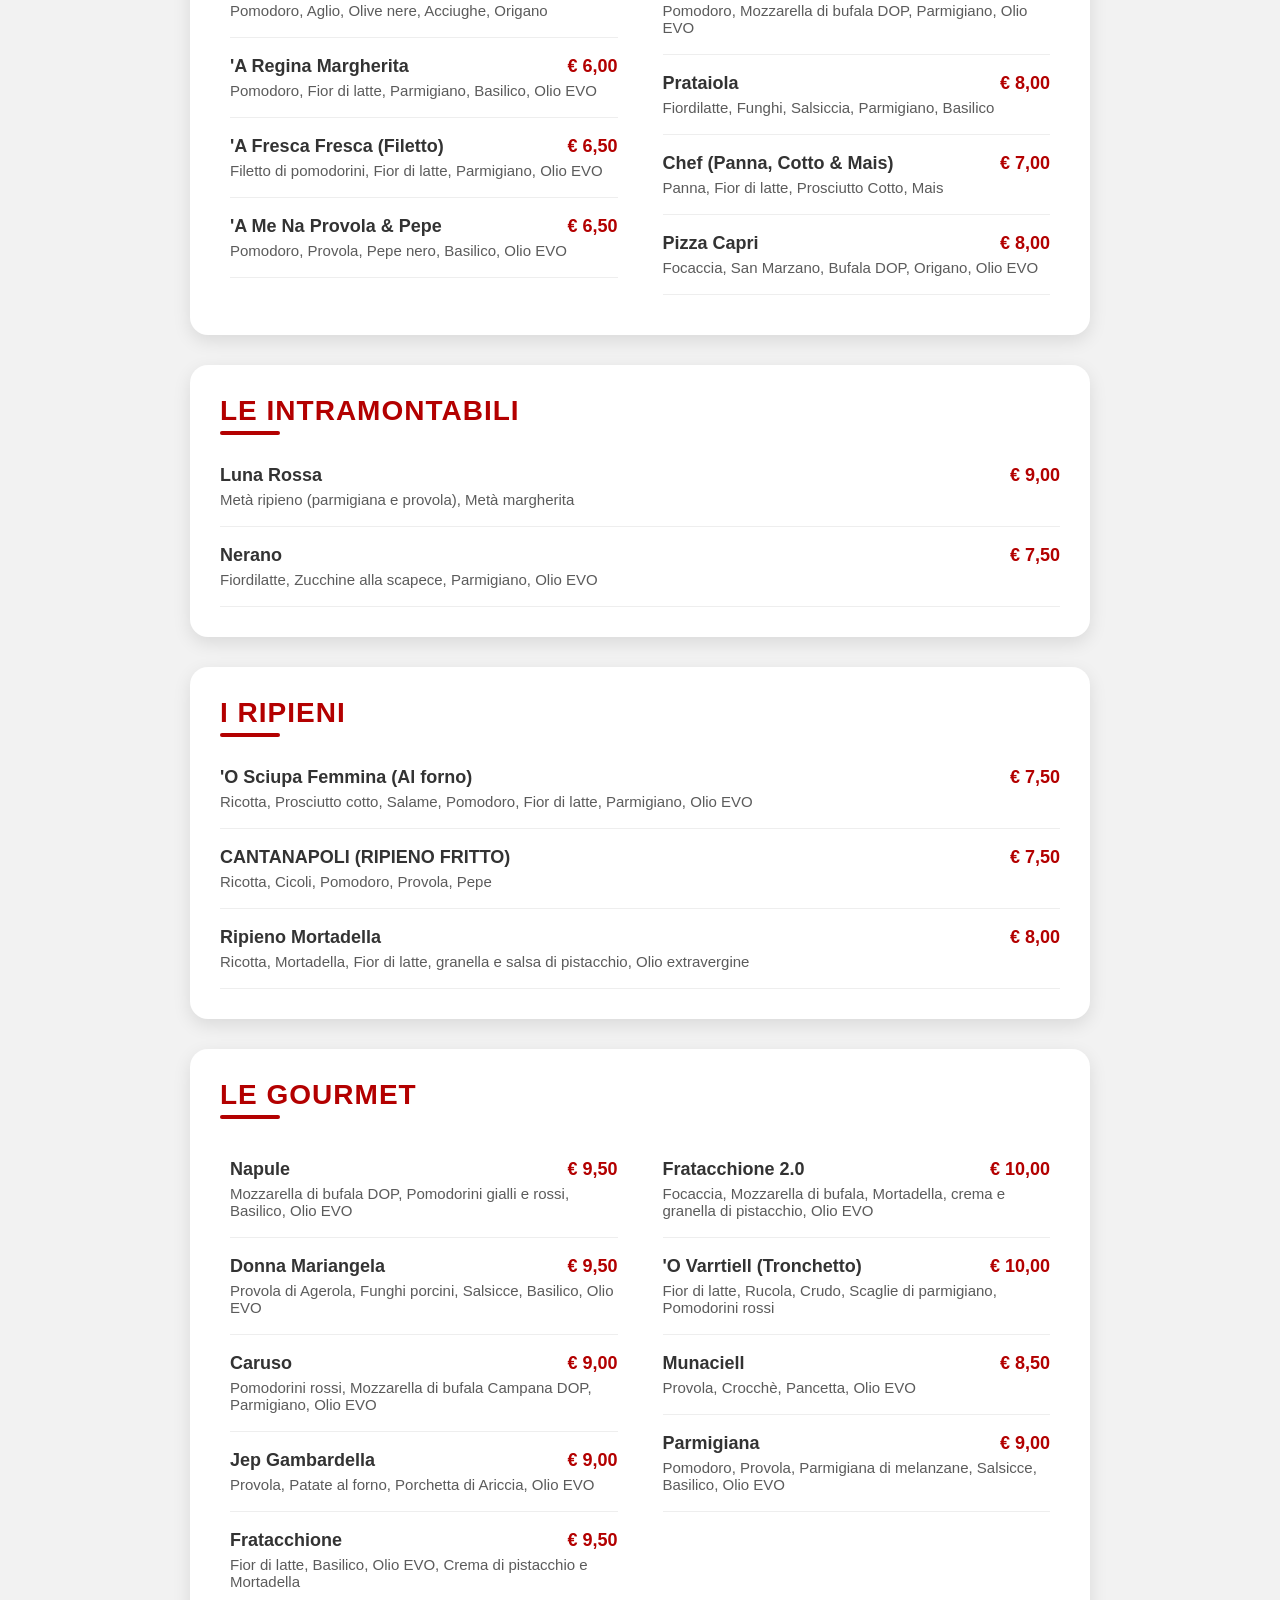
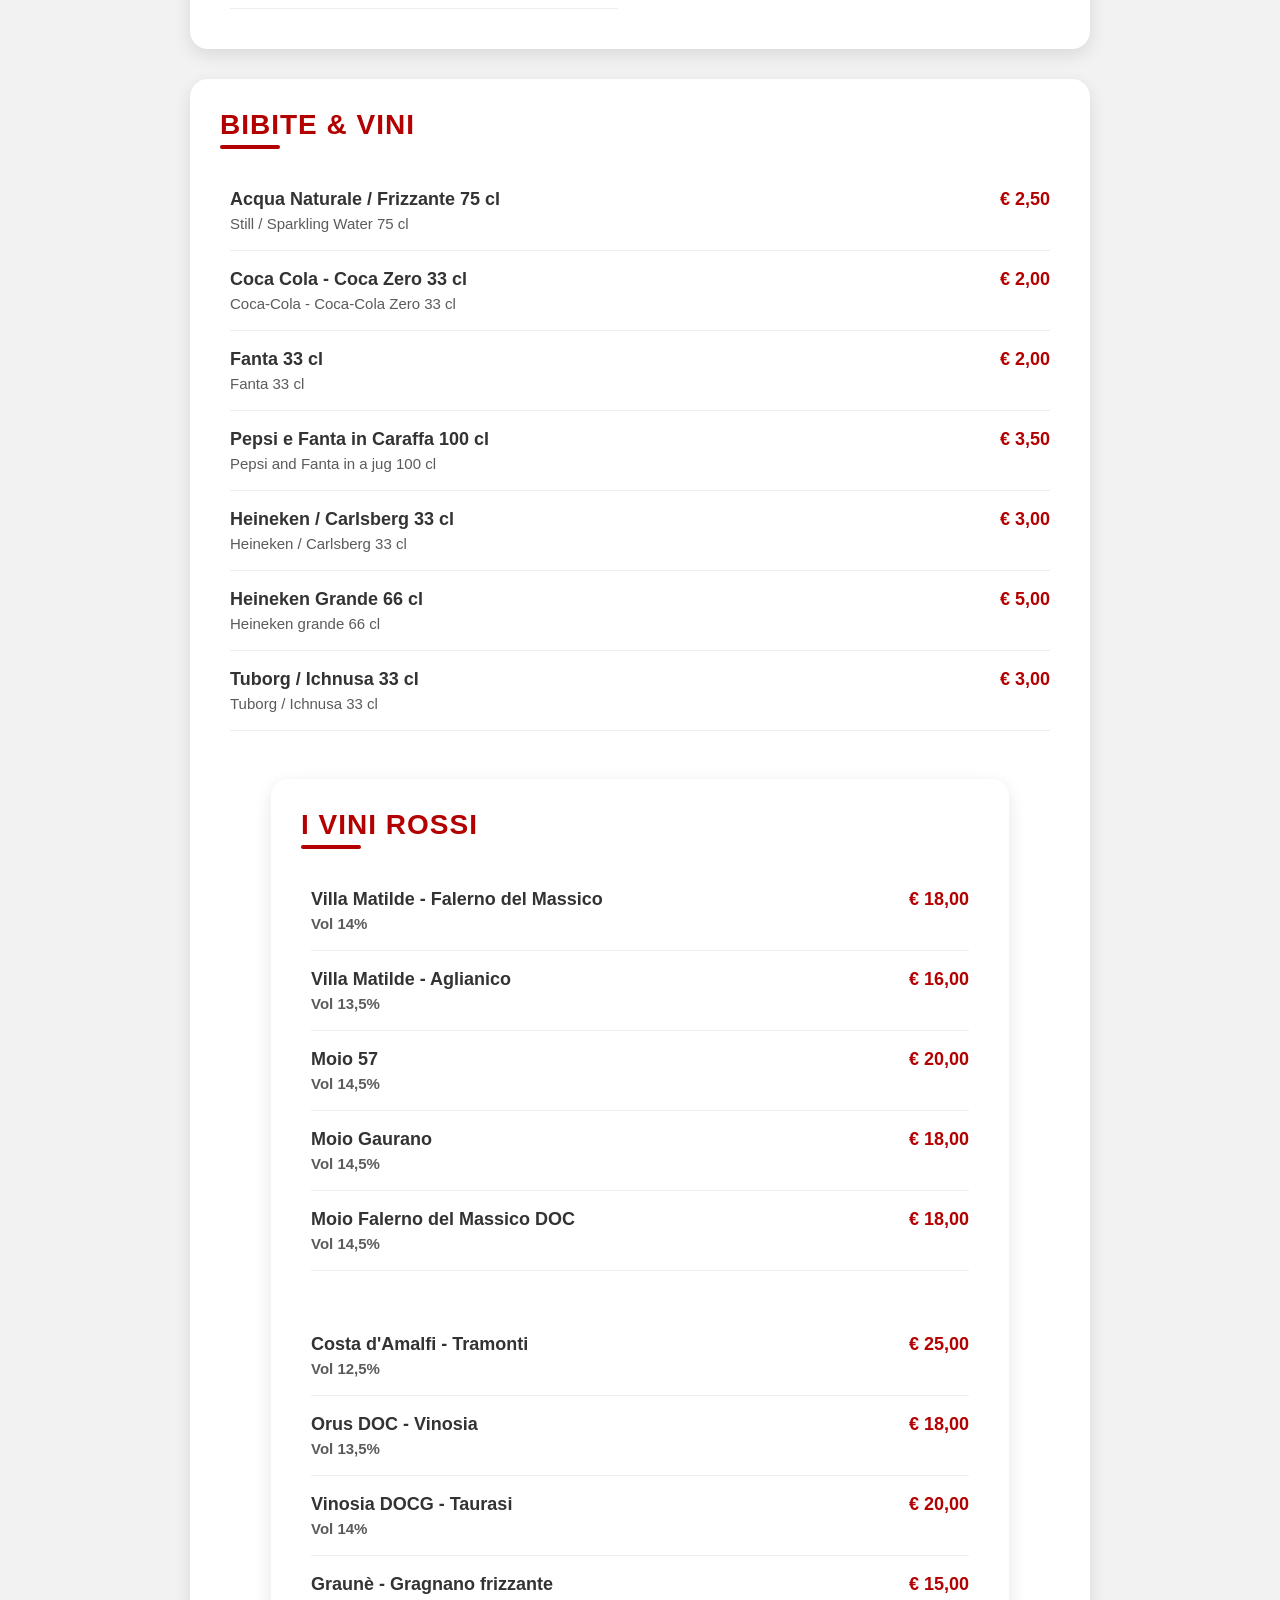
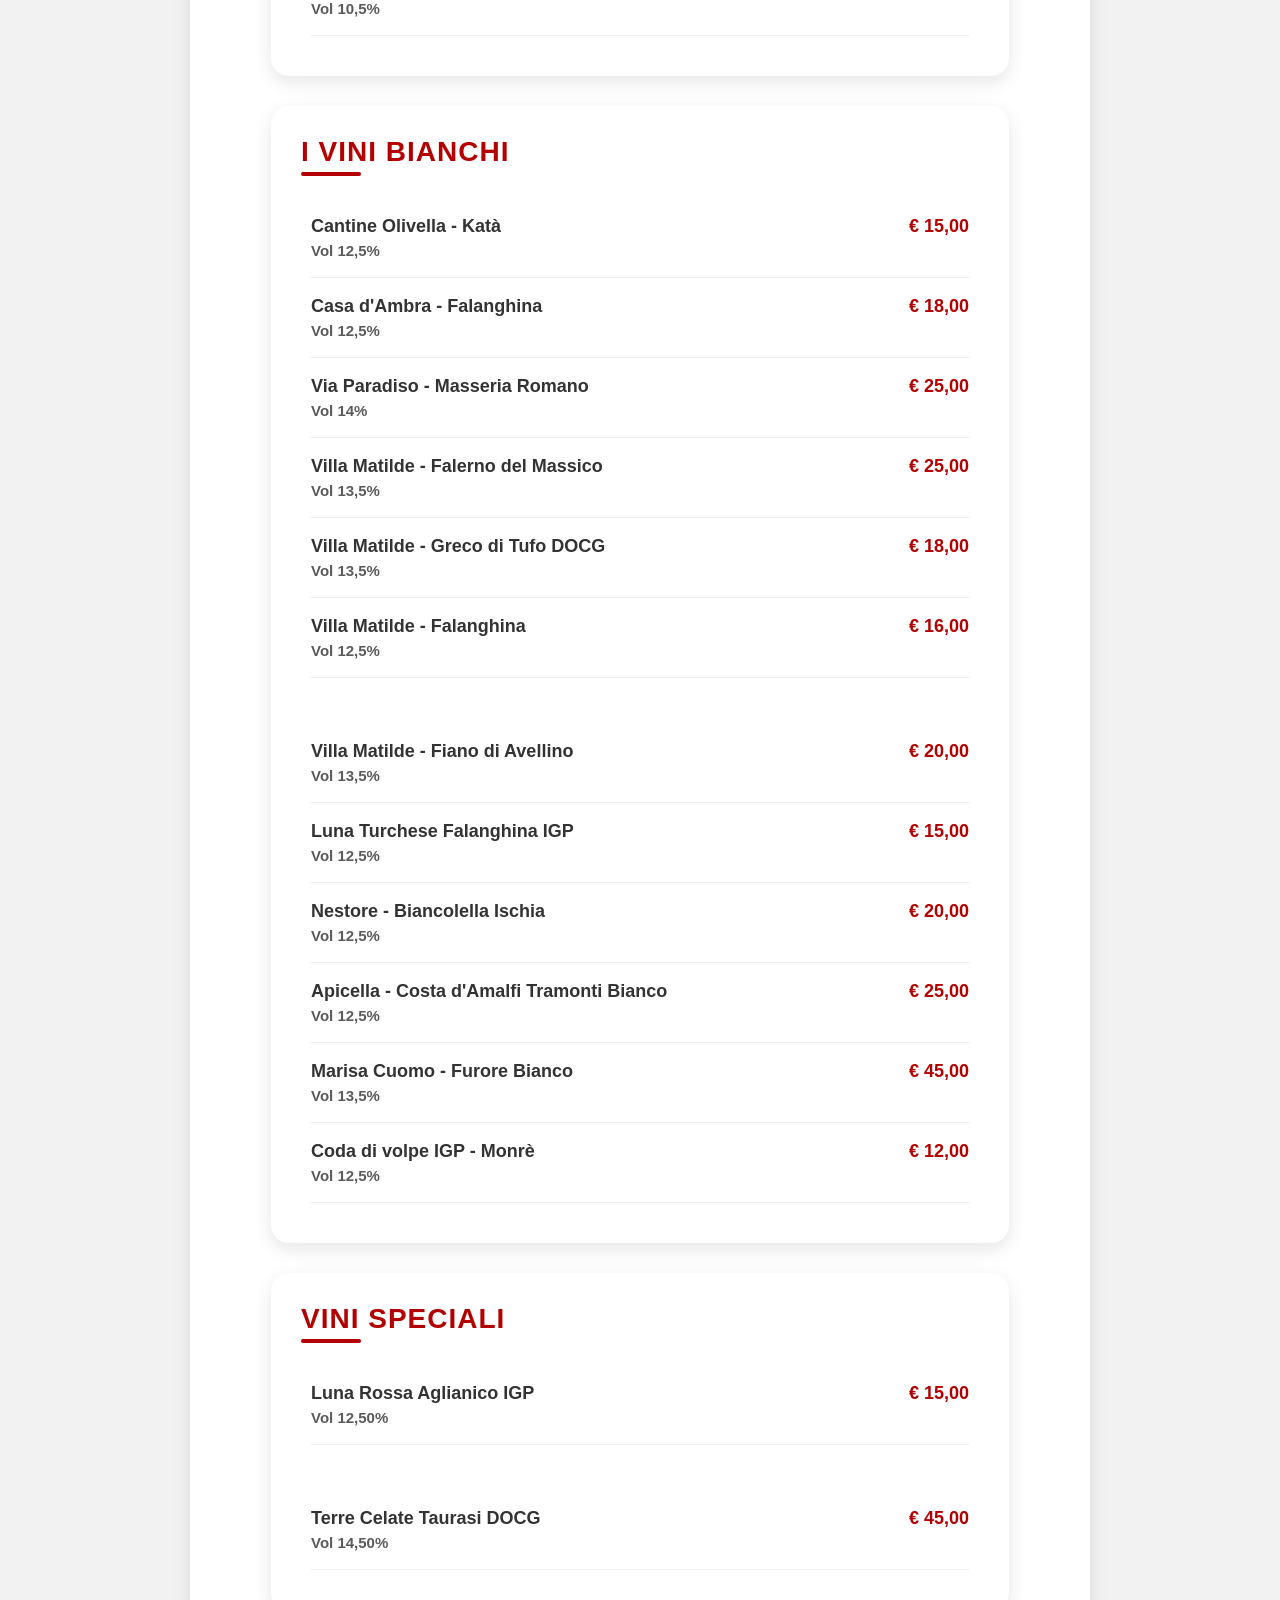
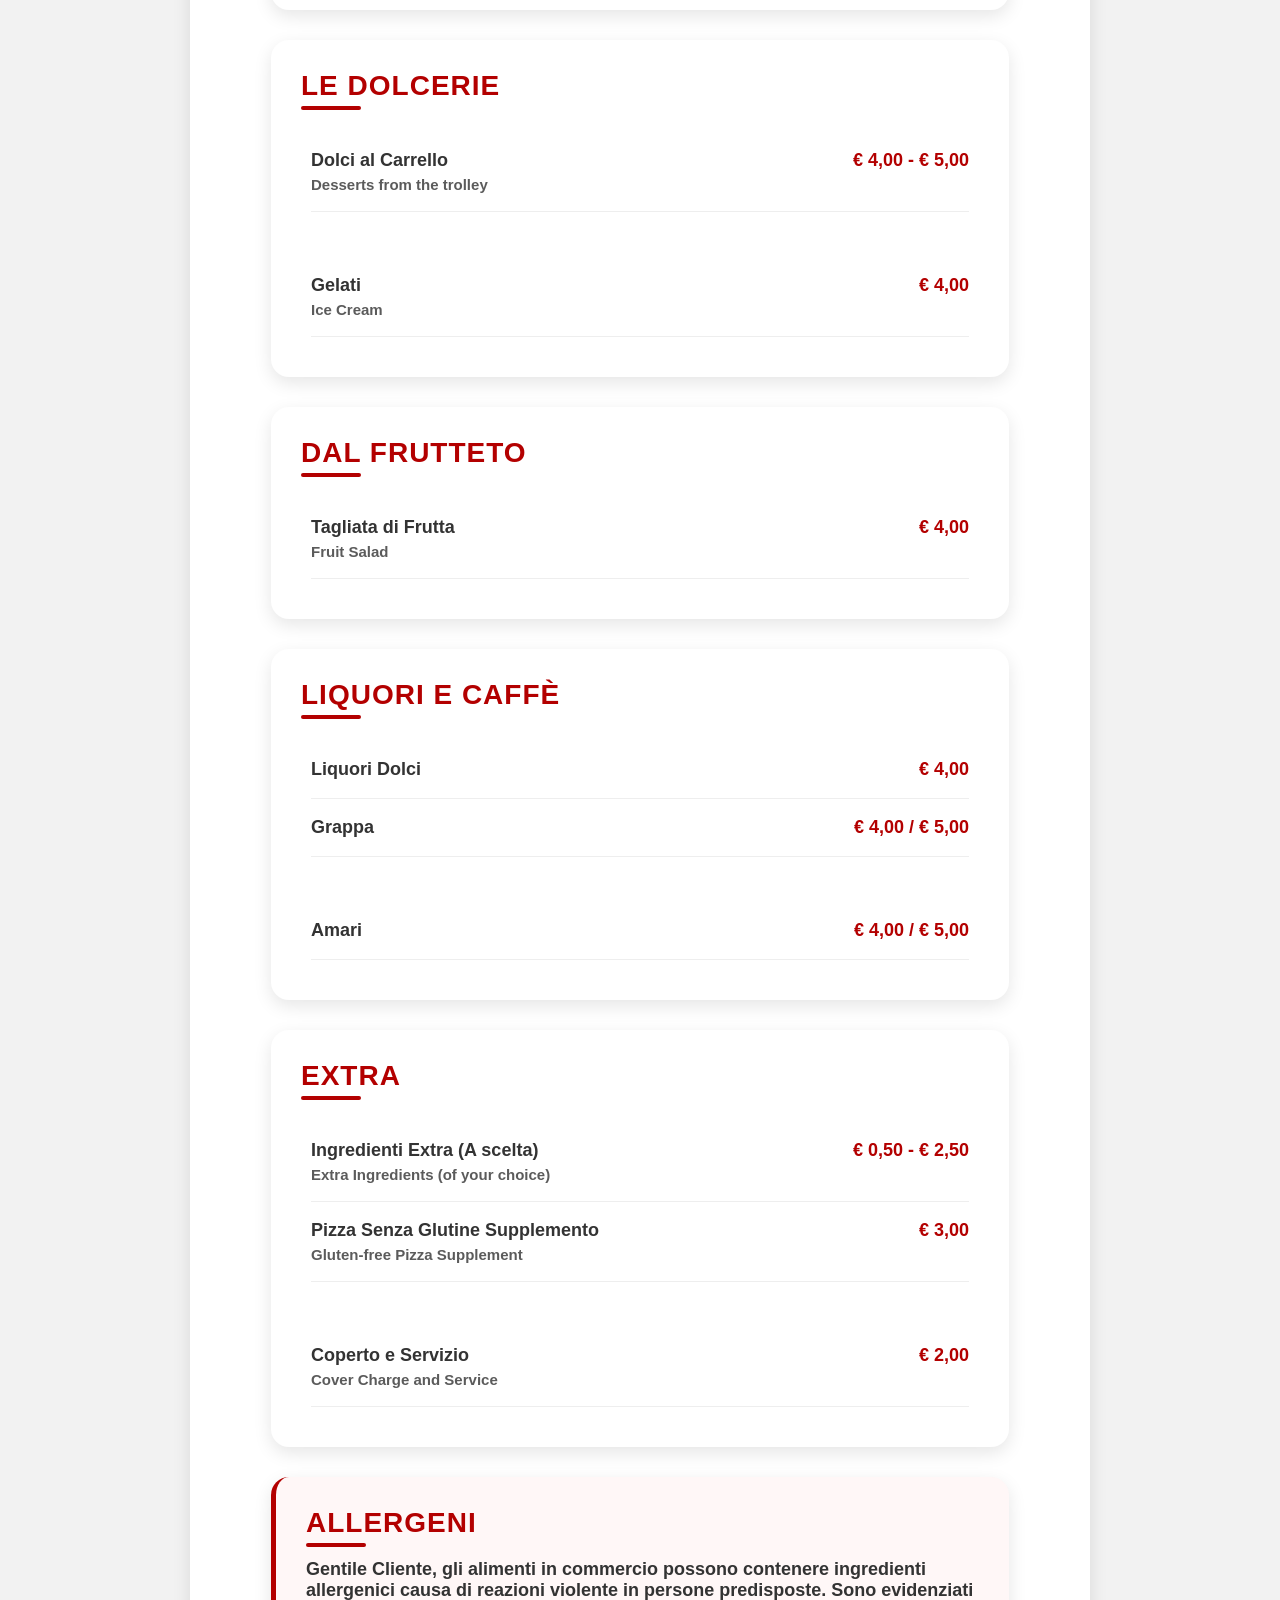
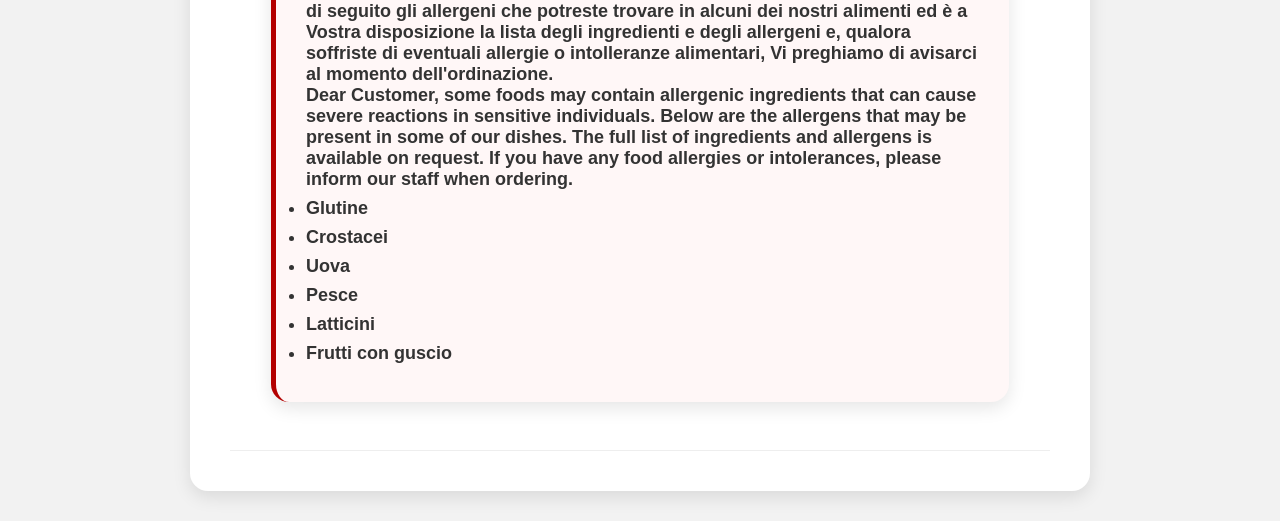
==== commit d3f19914: "Add files via upload" ====
--- a/ristorante.html
+++ b/ristorante.html
@@ -277,11 +277,269 @@
 
         <div class="menu-item">
           <div class="item-header"><span
+
+<!-- =======================
+       I VINI ROSSI
+======================= -->
+<section id="vini-rossi" class="menu-section">
+  <h2>I Vini Rossi</h2>
+
+  <div class="pizza-grid">
+
+    <div class="pizza-column">
+      <div class="menu-item">
+        <div class="item-header"><span class="item-name">Villa Matilde - Falerno del Massico</span><span class="item-price">€ 18,00</span></div>
+        <p class="item-ingredients">Vol 14%</p>
+      </div>
+
+      <div class="menu-item">
+        <div class="item-header"><span class="item-name">Villa Matilde - Aglianico</span><span class="item-price">€ 16,00</span></div>
+        <p class="item-ingredients">Vol 13,5%</p>
+      </div>
+
+      <div class="menu-item">
+        <div class="item-header"><span class="item-name">Moio 57</span><span class="item-price">€ 20,00</span></div>
+        <p class="item-ingredients">Vol 14,5%</p>
+      </div>
+
+      <div class="menu-item">
+        <div class="item-header"><span class="item-name">Moio Gaurano</span><span class="item-price">€ 18,00</span></div>
+        <p class="item-ingredients">Vol 14,5%</p>
+      </div>
+
+      <div class="menu-item">
+        <div class="item-header"><span class="item-name">Moio Falerno del Massico DOC</span><span class="item-price">€ 18,00</span></div>
+        <p class="item-ingredients">Vol 14,5%</p>
+      </div>
+    </div>
+
+    <div class="pizza-column">
+      <div class="menu-item">
+        <div class="item-header"><span class="item-name">Costa d'Amalfi - Tramonti</span><span class="item-price">€ 25,00</span></div>
+        <p class="item-ingredients">Vol 12,5%</p>
+      </div>
+
+      <div class="menu-item">
+        <div class="item-header"><span class="item-name">Orus DOC - Vinosia</span><span class="item-price">€ 18,00</span></div>
+        <p class="item-ingredients">Vol 13,5%</p>
+      </div>
+
+      <div class="menu-item">
+        <div class="item-header"><span class="item-name">Vinosia DOCG - Taurasi</span><span class="item-price">€ 20,00</span></div>
+        <p class="item-ingredients">Vol 14%</p>
+      </div>
+
+      <div class="menu-item">
+        <div class="item-header"><span class="item-name">Graunè - Gragnano frizzante</span><span class="item-price">€ 15,00</span></div>
+        <p class="item-ingredients">Vol 10,5%</p>
+      </div>
+    </div>
+
+  </div>
+</section>
+
+<!-- =======================
+       I VINI BIANCHI
+======================= -->
+<section id="vini-bianchi" class="menu-section">
+  <h2>I Vini Bianchi</h2>
+
+  <div class="pizza-grid">
+
+    <div class="pizza-column">
+      <div class="menu-item">
+        <div class="item-header"><span class="item-name">Cantine Olivella - Katà</span><span class="item-price">€ 15,00</span></div>
+        <p class="item-ingredients">Vol 12,5%</p>
+      </div>
+
+      <div class="menu-item">
+        <div class="item-header"><span class="item-name">Casa d'Ambra - Falanghina</span><span class="item-price">€ 18,00</span></div>
+        <p class="item-ingredients">Vol 12,5%</p>
+      </div>
+
+      <div class="menu-item">
+        <div class="item-header"><span class="item-name">Via Paradiso - Masseria Romano</span><span class="item-price">€ 25,00</span></div>
+        <p class="item-ingredients">Vol 14%</p>
+      </div>
+
+      <div class="menu-item">
+        <div class="item-header"><span class="item-name">Villa Matilde - Falerno del Massico</span><span class="item-price">€ 25,00</span></div>
+        <p class="item-ingredients">Vol 13,5%</p>
+      </div>
+
+      <div class="menu-item">
+        <div class="item-header"><span class="item-name">Villa Matilde - Greco di Tufo DOCG</span><span class="item-price">€ 18,00</span></div>
+        <p class="item-ingredients">Vol 13,5%</p>
+      </div>
+
+      <div class="menu-item">
+        <div class="item-header"><span class="item-name">Villa Matilde - Falanghina</span><span class="item-price">€ 16,00</span></div>
+        <p class="item-ingredients">Vol 12,5%</p>
+      </div>
+    </div>
+
+    <div class="pizza-column">
+      <div class="menu-item">
+        <div class="item-header"><span class="item-name">Villa Matilde - Fiano di Avellino</span><span class="item-price">€ 20,00</span></div>
+        <p class="item-ingredients">Vol 13,5%</p>
+      </div>
+
+      <div class="menu-item">
+        <div class="item-header"><span class="item-name">Luna Turchese Falanghina IGP</span><span class="item-price">€ 15,00</span></div>
+        <p class="item-ingredients">Vol 12,5%</p>
+      </div>
+
+      <div class="menu-item">
+        <div class="item-header"><span class="item-name">Nestore - Biancolella Ischia</span><span class="item-price">€ 20,00</span></div>
+        <p class="item-ingredients">Vol 12,5%</p>
+      </div>
+
+      <div class="menu-item">
+        <div class="item-header"><span class="item-name">Apicella - Costa d'Amalfi Tramonti Bianco</span><span class="item-price">€ 25,00</span></div>
+        <p class="item-ingredients">Vol 12,5%</p>
+      </div>
+
+      <div class="menu-item">
+        <div class="item-header"><span class="item-name">Marisa Cuomo - Furore Bianco</span><span class="item-price">€ 45,00</span></div>
+        <p class="item-ingredients">Vol 13,5%</p>
+      </div>
+
+      <div class="menu-item">
+        <div class="item-header"><span class="item-name">Coda di volpe IGP - Monrè</span><span class="item-price">€ 12,00</span></div>
+        <p class="item-ingredients">Vol 12,5%</p>
+      </div>
+    </div>
+
+  </div>
+</section>
+
+<!-- =======================
+       VINI SPECIALI
+======================= -->
+<section id="vini-speciali" class="menu-section">
+  <h2>Vini Speciali</h2>
+
+  <div class="pizza-grid">
+
+    <div class="pizza-column">
+      <div class="menu-item">
+        <div class="item-header"><span class="item-name">Luna Rossa Aglianico IGP</span><span class="item-price">€ 15,00</span></div>
+        <p class="item-ingredients">Vol 12,50%</p>
+      </div>
+    </div>
+
+    <div class="pizza-column">
+      <div class="menu-item">
+        <div class="item-header"><span class="item-name">Terre Celate Taurasi DOCG</span><span class="item-price">€ 45,00</span></div>
+        <p class="item-ingredients">Vol 14,50%</p>
+      </div>
+    </div>
+
+  </div>
+</section>
+
+<!-- =======================
+       LE DOLCERIE
+======================= -->
+<section id="dolcerie" class="menu-section">
+  <h2>Le Dolcerie</h2>
+
+  <div class="pizza-grid">
+    <div class="pizza-column">
+      <div class="menu-item">
+        <div class="item-header"><span class="item-name">Dolci al Carrello</span><span class="item-price">€ 4,00 - € 5,00</span></div>
+        <p class="item-english">Desserts from the trolley</p>
+      </div>
+    </div>
+
+    <div class="pizza-column">
+      <div class="menu-item">
+        <div class="item-header"><span class="item-name">Gelati</span><span class="item-price">€ 4,00</span></div>
+        <p class="item-english">Ice Cream</p>
+      </div>
+    </div>
+  </div>
+</section>
+
+<!-- =======================
+       DAL FRUTTETO
+======================= -->
+<section id="frutteto" class="menu-section">
+  <h2>Dal Frutteto</h2>
+
+  <div class="pizza-grid">
+    <div class="pizza-column">
+      <div class="menu-item">
+        <div class="item-header"><span class="item-name">Tagliata di Frutta</span><span class="item-price">€ 4,00</span></div>
+        <p class="item-english">Fruit Salad</p>
+      </div>
+    </div>
+  </div>
+</section>
+
+<!-- =======================
+       LIQUORI & CAFFÈ
+======================= -->
+<section id="liquori-caffe" class="menu-section">
+  <h2>Liquori e Caffè</h2>
+
+  <div class="pizza-grid">
+
+    <div class="pizza-column">
+      <div class="menu-item">
+        <div class="item-header"><span class="item-name">Liquori Dolci</span><span class="item-price">€ 4,00</span></div>
+      </div>
+
+      <div class="menu-item">
+        <div class="item-header"><span class="item-name">Grappa</span><span class="item-price">€ 4,00 / € 5,00</span></div>
+      </div>
+    </div>
+
+    <div class="pizza-column">
+      <div class="menu-item">
+        <div class="item-header"><span class="item-name">Amari</span><span class="item-price">€ 4,00 / € 5,00</span></div>
+      </div>
+    </div>
+
+  </div>
+</section>
+
+<!-- =======================
+       EXTRA
+======================= -->
+<section id="extra" class="menu-section">
+  <h2>Extra</h2>
+
+  <div class="pizza-grid">
+
+    <div class="pizza-column">
+      <div class="menu-item">
+        <div class="item-header"><span class="item-name">Ingredienti Extra (A scelta)</span><span class="item-price">€ 0,50 - € 2,50</span></div>
+        <p class="item-english">Extra Ingredients (of your choice)</p>
+      </div>
+
+      <div class="menu-item">
+        <div class="item-header"><span class="item-name">Pizza Senza Glutine Supplemento</span><span class="item-price">€ 3,00</span></div>
+        <p class="item-english">Gluten-free Pizza Supplement</p>
+      </div>
+    </div>
+
+    <div class="pizza-column">
+      <div class="menu-item">
+        <div class="item-header"><span class="item-name">Coperto e Servizio</span><span class="item-price">€ 2,00</span></div>
+        <p class="item-english">Cover Charge and Service</p>
+      </div>
+    </div>
+
+  </div>
+</section>
+
 <!-- =======================
        ALLERGENI
 ======================= -->
 <section id="allergeni" class="menu-section allergeni-section">
   <h2>Allergeni</h2>
+
   <div class="allergeni-content">
 
     <p class="lang-it">
@@ -308,292 +566,4 @@
 
 </body>
 </html>
-<!-- =======================
-       I VINI ROSSI
-======================= -->
-<section id="vini-rossi" class="menu-section">
-  <h2>I Vini Rossi</h2>
-
-  <div class="pizza-grid">
-
-    <div class="pizza-column">
-      <div class="menu-item">
-        <div class="item-header"><span class="item-name">Villa Matilde - Falerno del Massico</span><span class="item-price">€ 18,00</span></div>
-        <p class="item-ingredients">Vol 14%</p>
-      </div>
-
-      <div class="menu-item">
-        <div class="item-header"><span class="item-name">Villa Matilde - Aglianico</span><span class="item-price">€ 16,00</span></div>
-        <p class="item-ingredients">Vol 13,5%</p>
-      </div>
-
-      <div class="menu-item">
-        <div class="item-header"><span class="item-name">Moio 57</span><span class="item-price">€ 20,00</span></div>
-        <p class="item-ingredients">Vol 14,5%</p>
-      </div>
-
-      <div class="menu-item">
-        <div class="item-header"><span class="item-name">Moio Gaurano</span><span class="item-price">€ 18,00</span></div>
-        <p class="item-ingredients">Vol 14,5%</p>
-      </div>
-
-      <div class="menu-item">
-        <div class="item-header"><span class="item-name">Moio Falerno del Massico DOC</span><span class="item-price">€ 18,00</span></div>
-        <p class="item-ingredients">Vol 14,5%</p>
-      </div>
-    </div>
-
-    <div class="pizza-column">
-      <div class="menu-item">
-        <div class="item-header"><span class="item-name">Costa d'Amalfi - Tramonti</span><span class="item-price">€ 25,00</span></div>
-        <p class="item-ingredients">Vol 12,5%</p>
-      </div>
-
-      <div class="menu-item">
-        <div class="item-header"><span class="item-name">Orus DOC - Vinosia</span><span class="item-price">€ 18,00</span></div>
-        <p class="item-ingredients">Vol 13,5%</p>
-      </div>
-
-      <div class="menu-item">
-        <div class="item-header"><span class="item-name">Vinosia DOCG - Taurasi</span><span class="item-price">€ 20,00</span></div>
-        <p class="item-ingredients">Vol 14%</p>
-      </div>
-
-      <div class="menu-item">
-        <div class="item-header"><span class="item-name">Graunè - Gragnano frizzante</span><span class="item-price">€ 15,00</span></div>
-        <p class="item-ingredients">Vol 10,5%</p>
-      </div>
-    </div>
-
-  </div>
-</section>
-
-<!-- =======================
-       I VINI BIANCHI
-======================= -->
-<section id="vini-bianchi" class="menu-section">
-  <h2>I Vini Bianchi</h2>
-
-  <div class="pizza-grid">
-
-    <div class="pizza-column">
-      <div class="menu-item">
-        <div class="item-header"><span class="item-name">Cantine Olivella - Katà</span><span class="item-price">€ 15,00</span></div>
-        <p class="item-ingredients">Vol 12,5%</p>
-      </div>
-
-      <div class="menu-item">
-        <div class="item-header"><span class="item-name">Casa d'Ambra - Falanghina</span><span class="item-price">€ 18,00</span></div>
-        <p class="item-ingredients">Vol 12,5%</p>
-      </div>
-
-      <div class="menu-item">
-        <div class="item-header"><span class="item-name">Via Paradiso - Masseria Romano</span><span class="item-price">€ 25,00</span></div>
-        <p class="item-ingredients">Vol 14%</p>
-      </div>
-
-      <div class="menu-item">
-        <div class="item-header"><span class="item-name">Villa Matilde - Falerno del Massico</span><span class="item-price">€ 25,00</span></div>
-        <p class="item-ingredients">Vol 13,5%</p>
-      </div>
-
-      <div class="menu-item">
-        <div class="item-header"><span class="item-name">Villa Matilde - Greco di Tufo DOCG</span><span class="item-price">€ 18,00</span></div>
-        <p class="item-ingredients">Vol 13,5%</p>
-      </div>
-
-      <div class="menu-item">
-        <div class="item-header"><span class="item-name">Villa Matilde - Falanghina</span><span class="item-price">€ 16,00</span></div>
-        <p class="item-ingredients">Vol 12,5%</p>
-      </div>
-    </div>
-
-    <div class="pizza-column">
-      <div class="menu-item">
-        <div class="item-header"><span class="item-name">Villa Matilde - Fiano di Avellino</span><span class="item-price">€ 20,00</span></div>
-        <p class="item-ingredients">Vol 13,5%</p>
-      </div>
-
-      <div class="menu-item">
-        <div class="item-header"><span class="item-name">Luna Turchese Falanghina IGP</span><span class="item-price">€ 15,00</span></div>
-        <p class="item-ingredients">Vol 12,5%</p>
-      </div>
-
-      <div class="menu-item">
-        <div class="item-header"><span class="item-name">Nestore - Biancolella Ischia</span><span class="item-price">€ 20,00</span></div>
-        <p class="item-ingredients">Vol 12,5%</p>
-      </div>
-
-      <div class="menu-item">
-        <div class="item-header"><span class="item-name">Apicella - Costa d'Amalfi Tramonti Bianco</span><span class="item-price">€ 25,00</span></div>
-        <p class="item-ingredients">Vol 12,5%</p>
-      </div>
-
-      <div class="menu-item">
-        <div class="item-header"><span class="item-name">Marisa Cuomo - Furore Bianco</span><span class="item-price">€ 45,00</span></div>
-        <p class="item-ingredients">Vol 13,5%</p>
-      </div>
-
-      <div class="menu-item">
-        <div class="item-header"><span class="item-name">Coda di volpe IGP - Monrè</span><span class="item-price">€ 12,00</span></div>
-        <p class="item-ingredients">Vol 12,5%</p>
-      </div>
-    </div>
-
-  </div>
-</section>
-
-<!-- =======================
-       VINI SPECIALI
-======================= -->
-<section id="vini-speciali" class="menu-section">
-  <h2>Vini Speciali</h2>
-
-  <div class="pizza-grid">
-
-    <div class="pizza-column">
-      <div class="menu-item">
-        <div class="item-header"><span class="item-name">Luna Rossa Aglianico IGP</span><span class="item-price">€ 15,00</span></div>
-        <p class="item-ingredients">Vol 12,50%</p>
-      </div>
-    </div>
-
-    <div class="pizza-column">
-      <div class="menu-item">
-        <div class="item-header"><span class="item-name">Terre Celate Taurasi DOCG</span><span class="item-price">€ 45,00</span></div>
-        <p class="item-ingredients">Vol 14,50%</p>
-      </div>
-    </div>
-
-  </div>
-</section>
-
-<!-- =======================
-       LE DOLCERIE
-======================= -->
-<section id="dolcerie" class="menu-section">
-  <h2>Le Dolcerie</h2>
-
-  <div class="pizza-grid">
-    <div class="pizza-column">
-      <div class="menu-item">
-        <div class="item-header"><span class="item-name">Dolci al Carrello</span><span class="item-price">€ 4,00 - € 5,00</span></div>
-        <p class="item-english">Desserts from the trolley</p>
-      </div>
-    </div>
-
-    <div class="pizza-column">
-      <div class="menu-item">
-        <div class="item-header"><span class="item-name">Gelati</span><span class="item-price">€ 4,00</span></div>
-        <p class="item-english">Ice Cream</p>
-      </div>
-    </div>
-  </div>
-</section>
-
-<!-- =======================
-       DAL FRUTTETO
-======================= -->
-<section id="frutteto" class="menu-section">
-  <h2>Dal Frutteto</h2>
-
-  <div class="pizza-grid">
-    <div class="pizza-column">
-      <div class="menu-item">
-        <div class="item-header"><span class="item-name">Tagliata di Frutta</span><span class="item-price">€ 4,00</span></div>
-        <p class="item-english">Fruit Salad</p>
-      </div>
-    </div>
-  </div>
-</section>
-
-<!-- =======================
-       LIQUORI & CAFFÈ
-======================= -->
-<section id="liquori-caffe" class="menu-section">
-  <h2>Liquori e Caffè</h2>
-
-  <div class="pizza-grid">
-
-    <div class="pizza-column">
-      <div class="menu-item">
-        <div class="item-header"><span class="item-name">Liquori Dolci</span><span class="item-price">€ 4,00</span></div>
-      </div>
-
-      <div class="menu-item">
-        <div class="item-header"><span class="item-name">Grappa</span><span class="item-price">€ 4,00 / € 5,00</span></div>
-      </div>
-    </div>
-
-    <div class="pizza-column">
-      <div class="menu-item">
-        <div class="item-header"><span class="item-name">Amari</span><span class="item-price">€ 4,00 / € 5,00</span></div>
-      </div>
-    </div>
-
-  </div>
-</section>
-
-<!-- =======================
-       EXTRA
-======================= -->
-<section id="extra" class="menu-section">
-  <h2>Extra</h2>
-
-  <div class="pizza-grid">
-
-    <div class="pizza-column">
-      <div class="menu-item">
-        <div class="item-header"><span class="item-name">Ingredienti Extra (A scelta)</span><span class="item-price">€ 0,50 - € 2,50</span></div>
-        <p class="item-english">Extra Ingredients (of your choice)</p>
-      </div>
-
-      <div class="menu-item">
-        <div class="item-header"><span class="item-name">Pizza Senza Glutine Supplemento</span><span class="item-price">€ 3,00</span></div>
-        <p class="item-english">Gluten-free Pizza Supplement</p>
-      </div>
-    </div>
-
-    <div class="pizza-column">
-      <div class="menu-item">
-        <div class="item-header"><span class="item-name">Coperto e Servizio</span><span class="item-price">€ 2,00</span></div>
-        <p class="item-english">Cover Charge and Service</p>
-      </div>
-    </div>
-
-  </div>
-</section>
-
-<!-- =======================
-       ALLERGENI
-======================= -->
-<section id="allergeni" class="menu-section allergeni-section">
-  <h2>Allergeni</h2>
-
-  <div class="allergeni-content">
-
-    <p class="lang-it">
-      Gentile Cliente, gli alimenti in commercio possono contenere ingredienti allergenici causa di reazioni violente in persone predisposte. Sono evidenziati di seguito gli allergeni che potreste trovare in alcuni dei nostri alimenti ed è a Vostra disposizione la lista degli ingredienti e degli allergeni e, qualora soffriste di eventuali allergie o intolleranze alimentari, Vi preghiamo di avisarci al momento dell'ordinazione.
-    </p>
-
-    <p class="lang-en">
-      Dear Customer, some foods may contain allergenic ingredients that can cause severe reactions in sensitive individuals. Below are the allergens that may be present in some of our dishes. The full list of ingredients and allergens is available on request. If you have any food allergies or intolerances, please inform our staff when ordering.
-    </p>
-
-    <ul class="allergeni-list">
-      <li>Glutine</li>
-      <li>Crostacei</li>
-      <li>Uova</li>
-      <li>Pesce</li>
-      <li>Latticini</li>
-      <li>Frutti con guscio</li>
-    </ul>
-
-  </div>
-</section>
-
-</main>
-
-</body>
-</html>
-
+
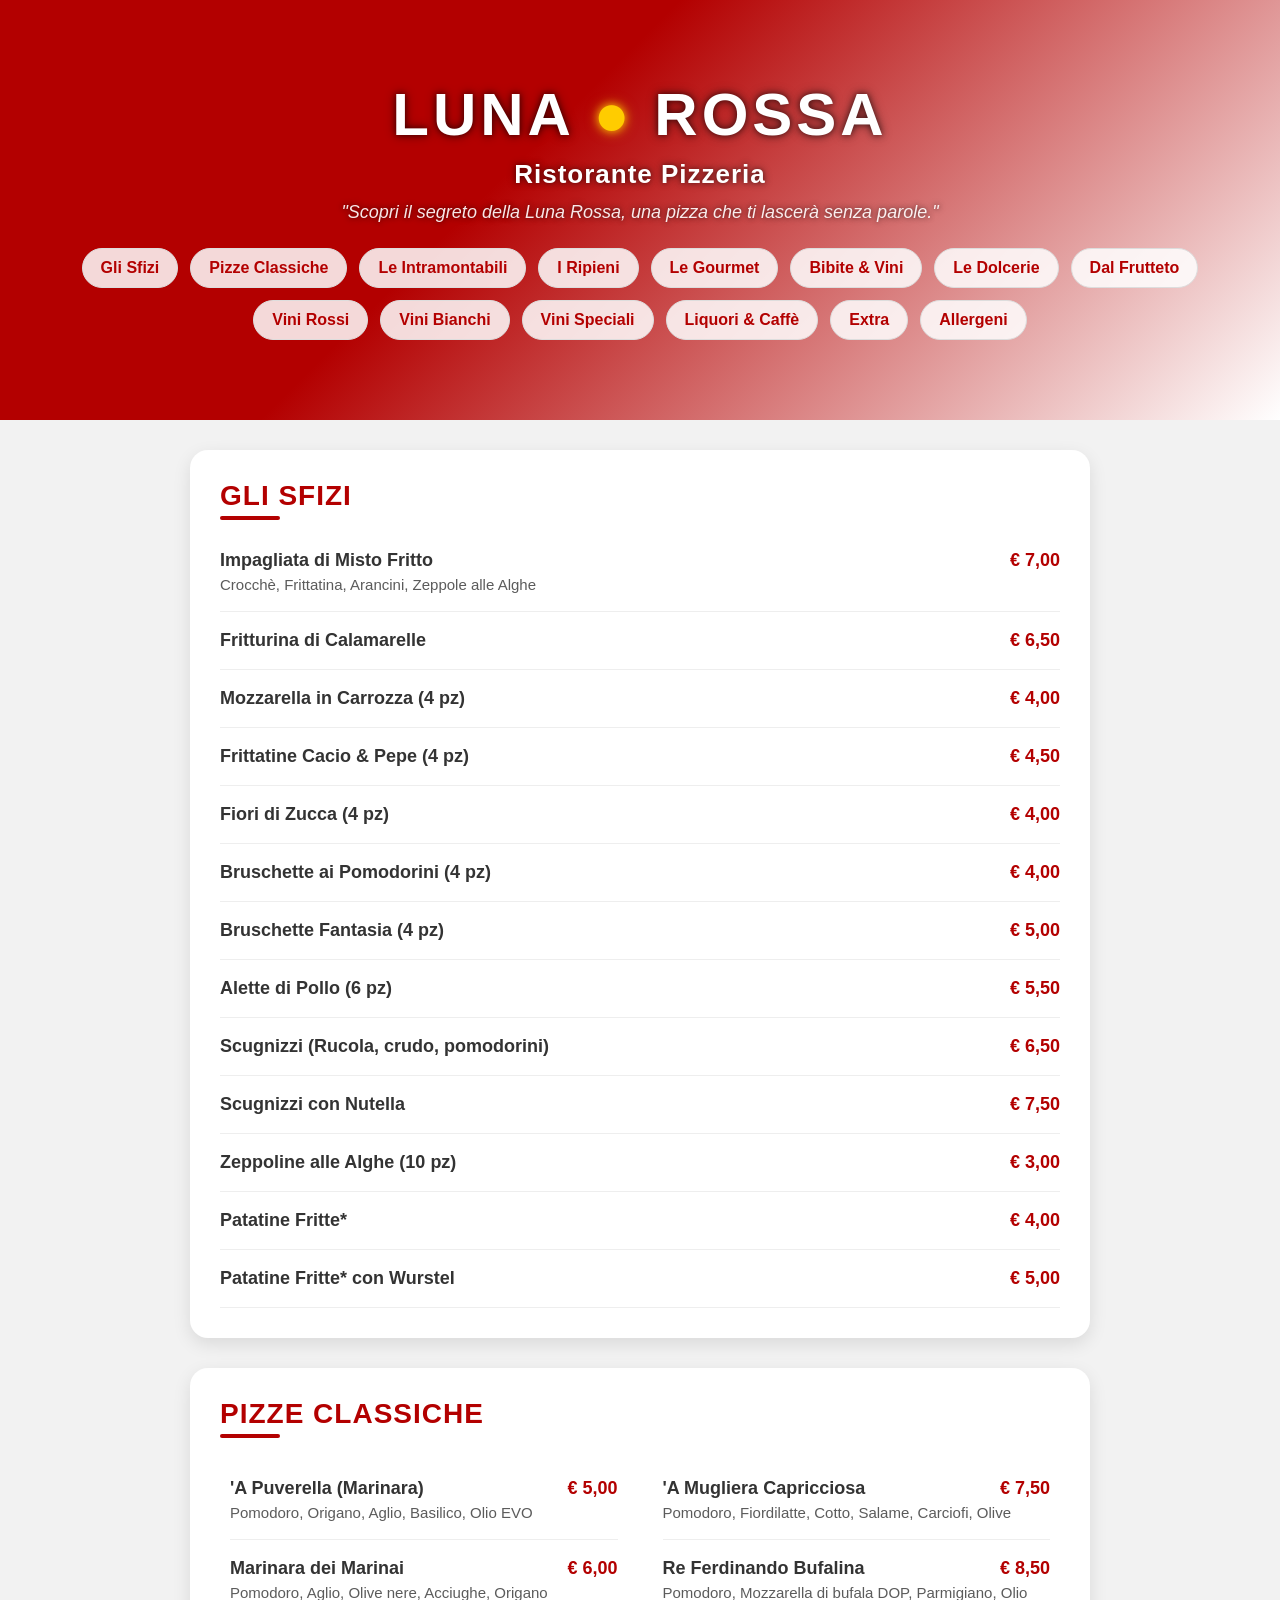
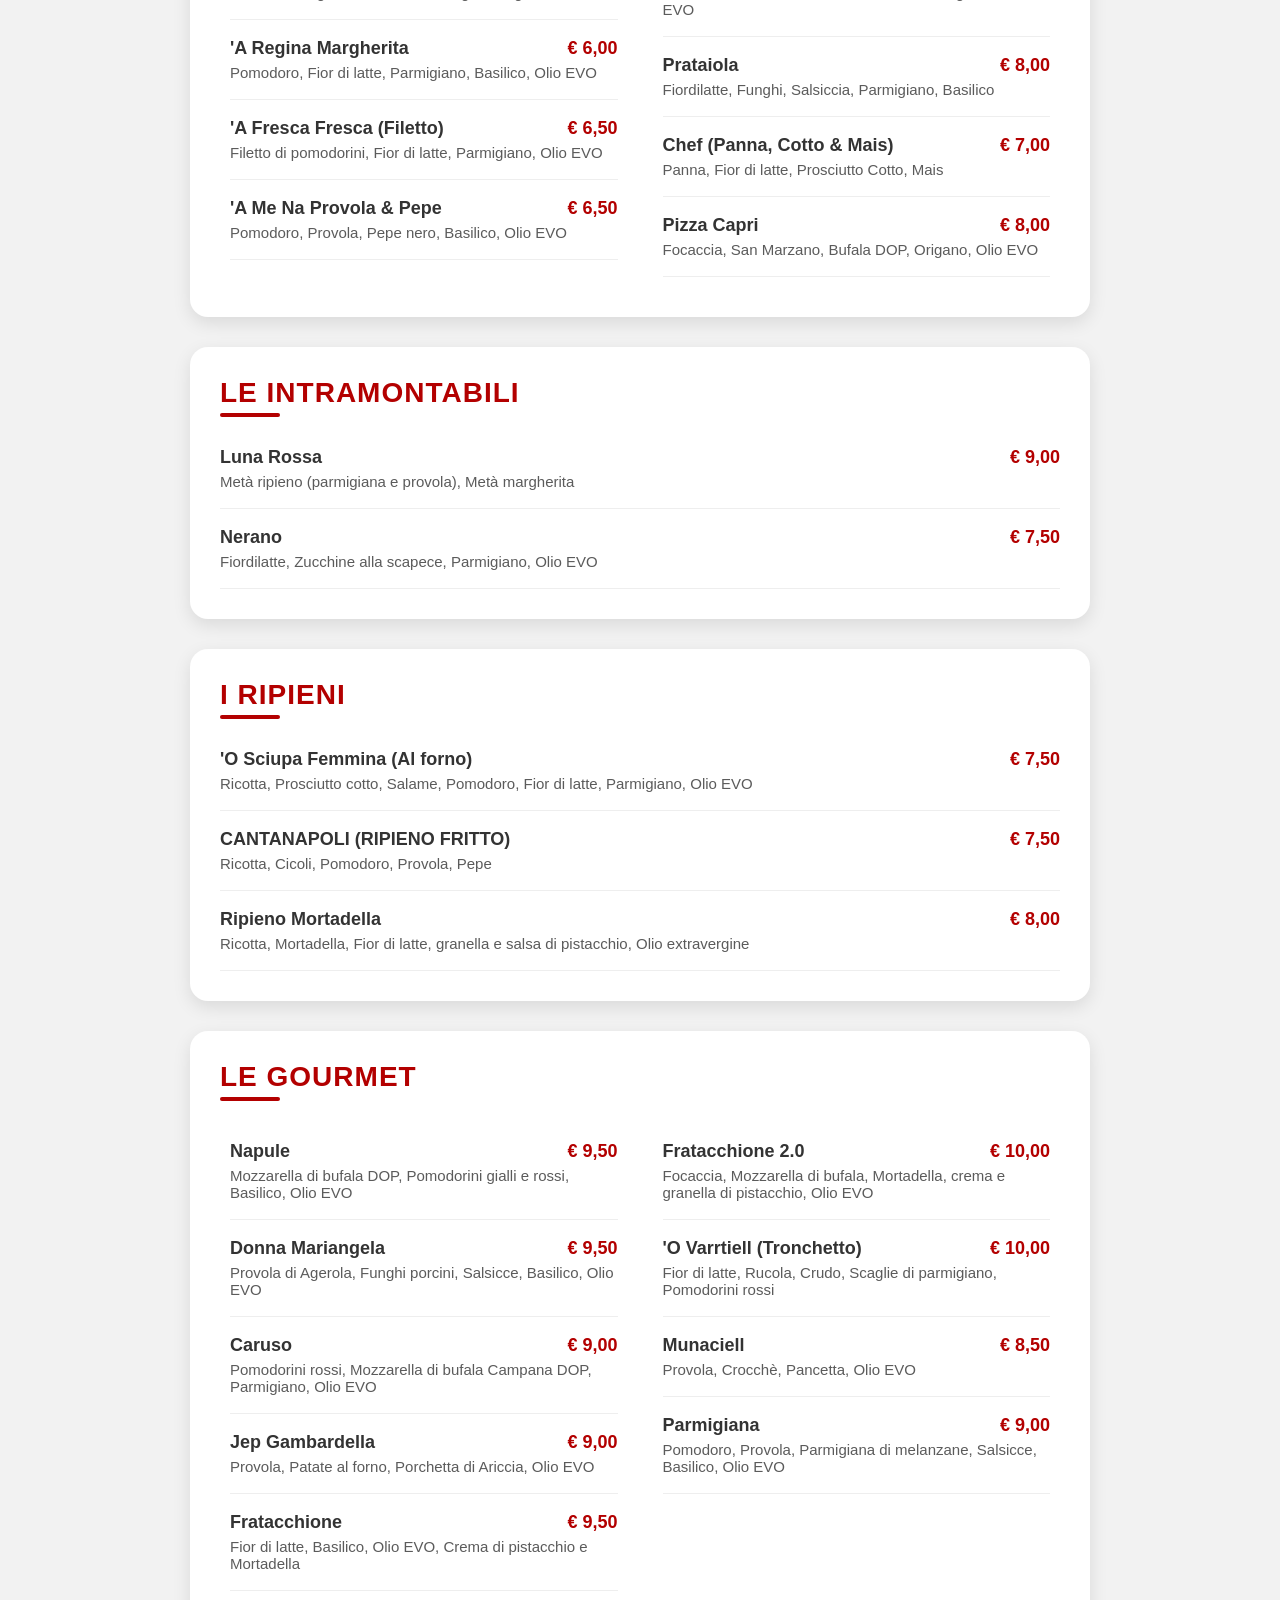
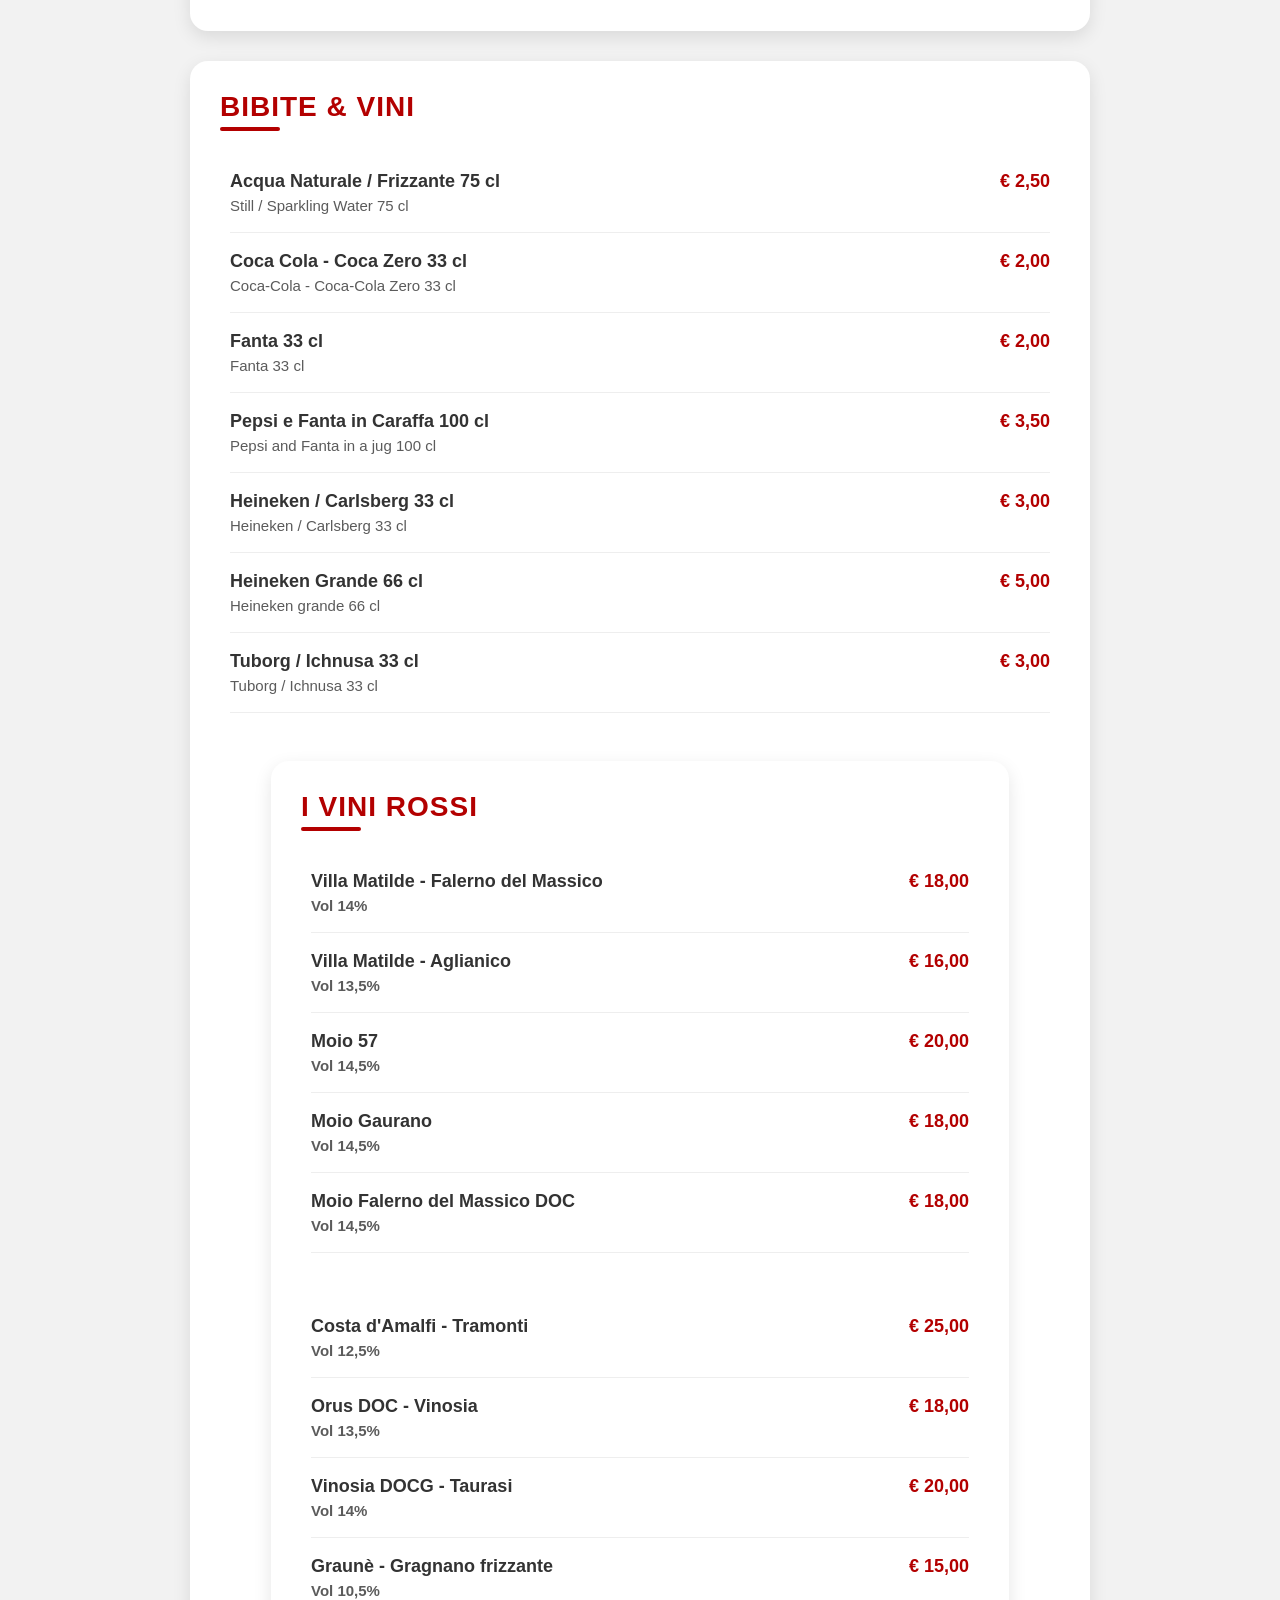
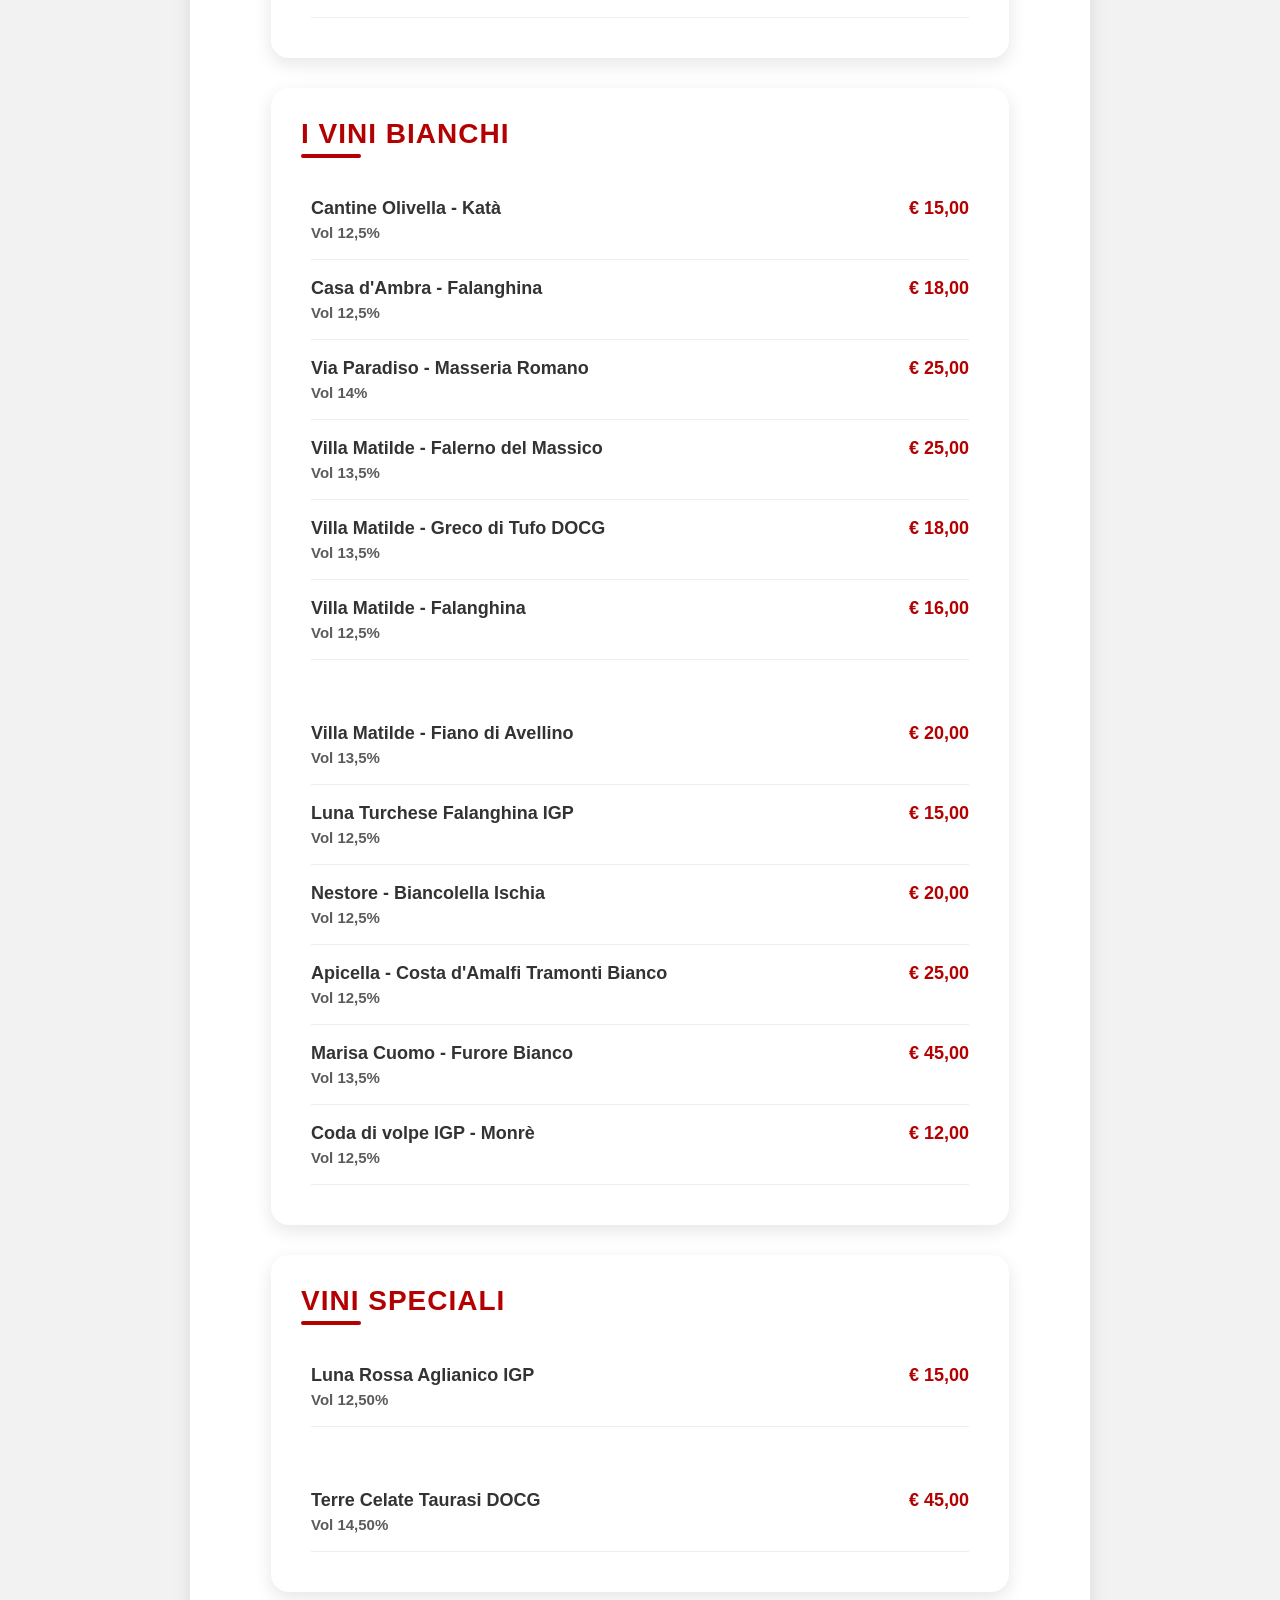
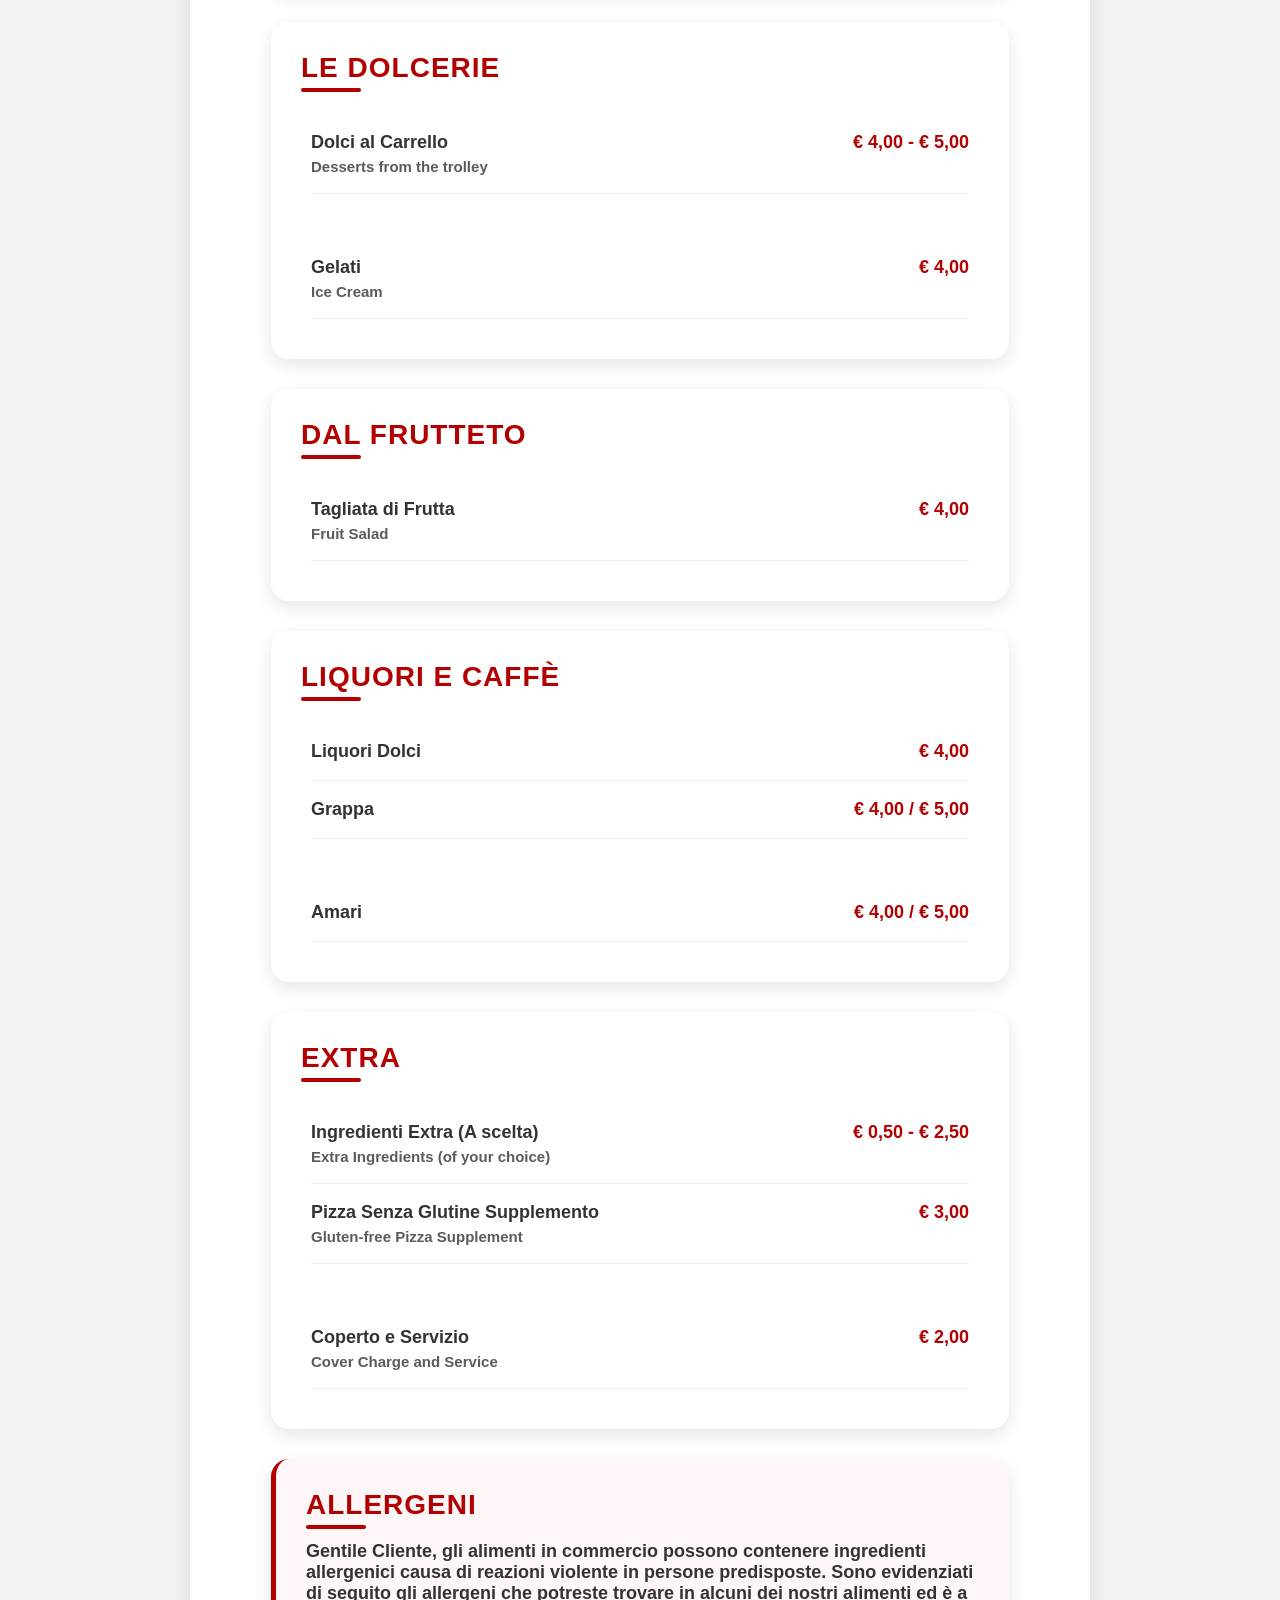
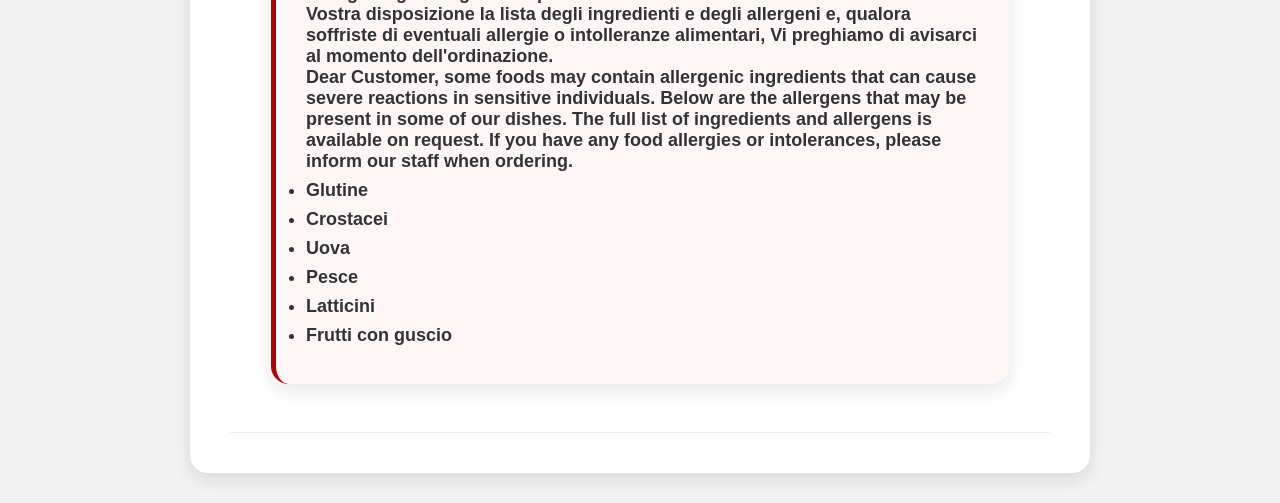
==== commit 052cdf2a: "Update print statement from 'Hello' to 'Goodbye'" ====
--- a/ristorante.html
+++ b/ristorante.html
@@ -10,7 +10,7 @@
 
 <body>
 
-<<header id="hero">
+<header id="hero">
   <div class="hero-overlay"></div>
 
   <div class="hero-content">
@@ -566,4 +566,3 @@
 
 </body>
 </html>
-
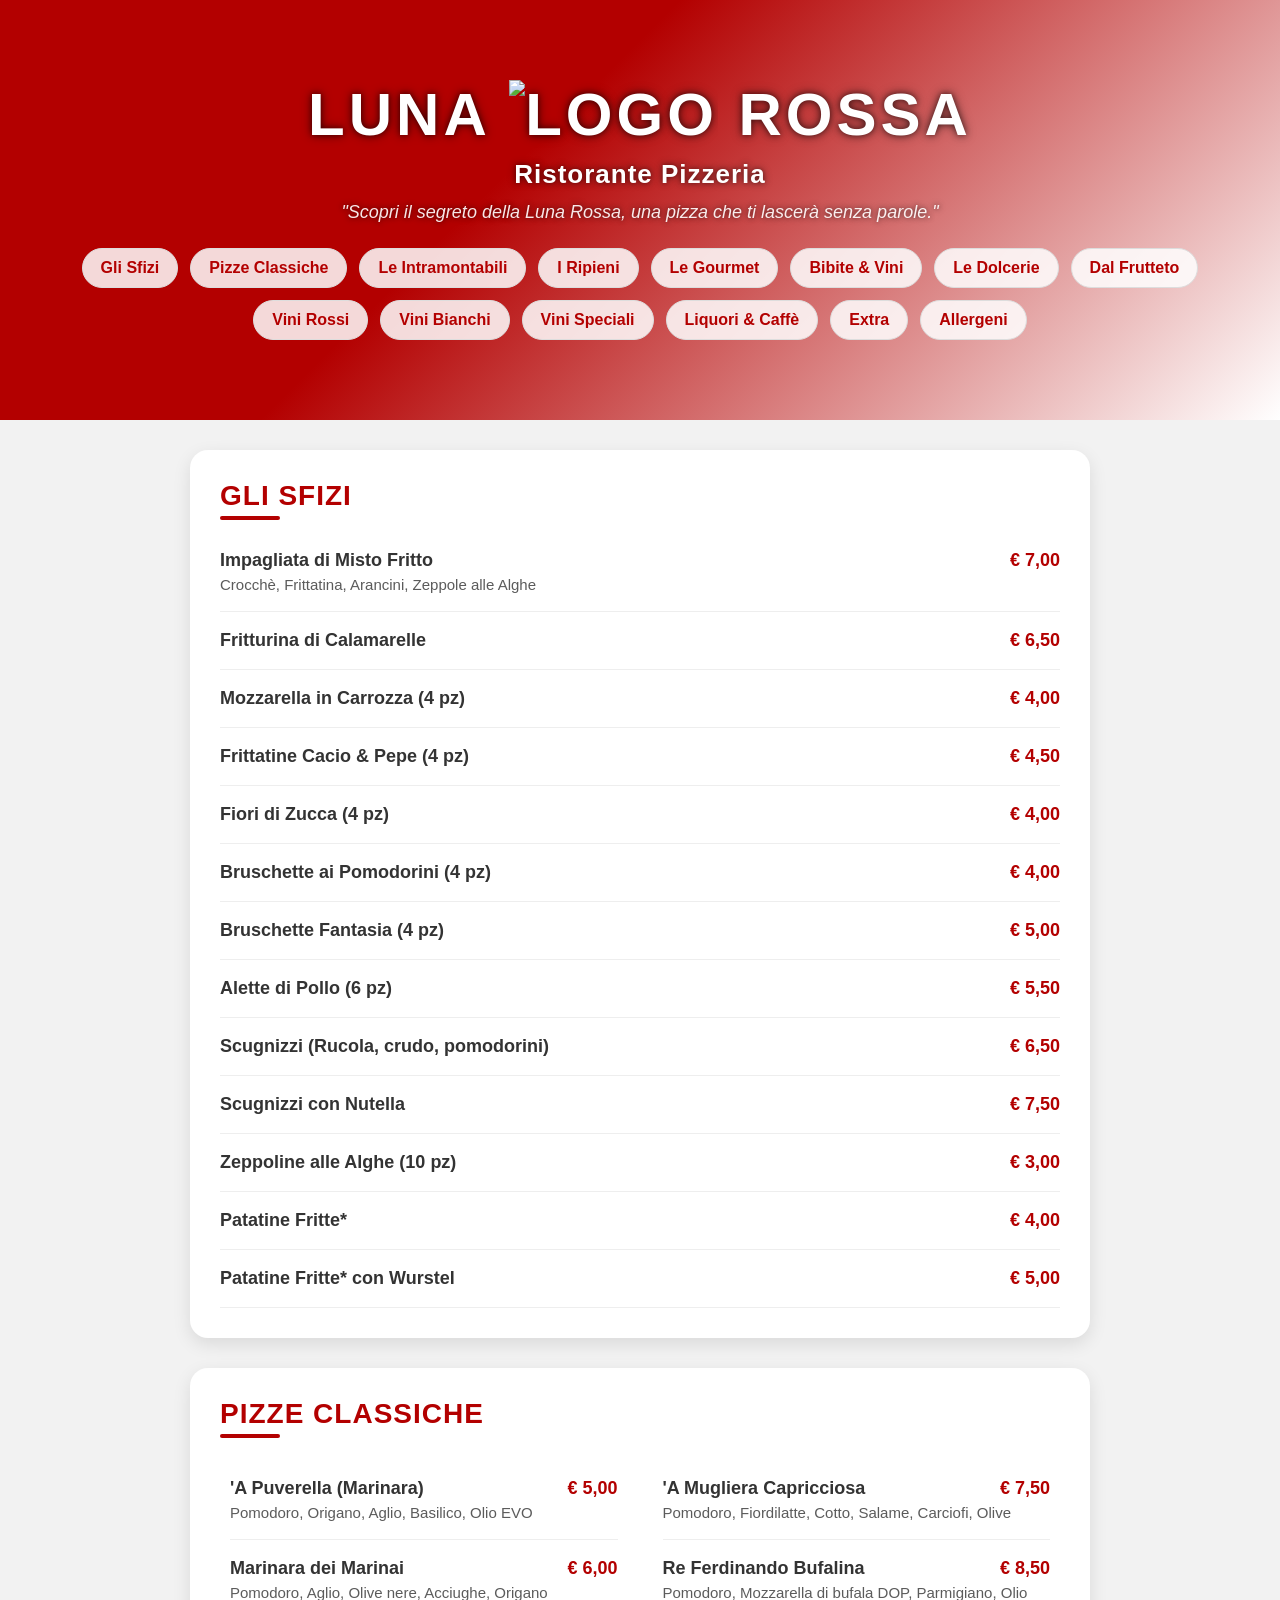
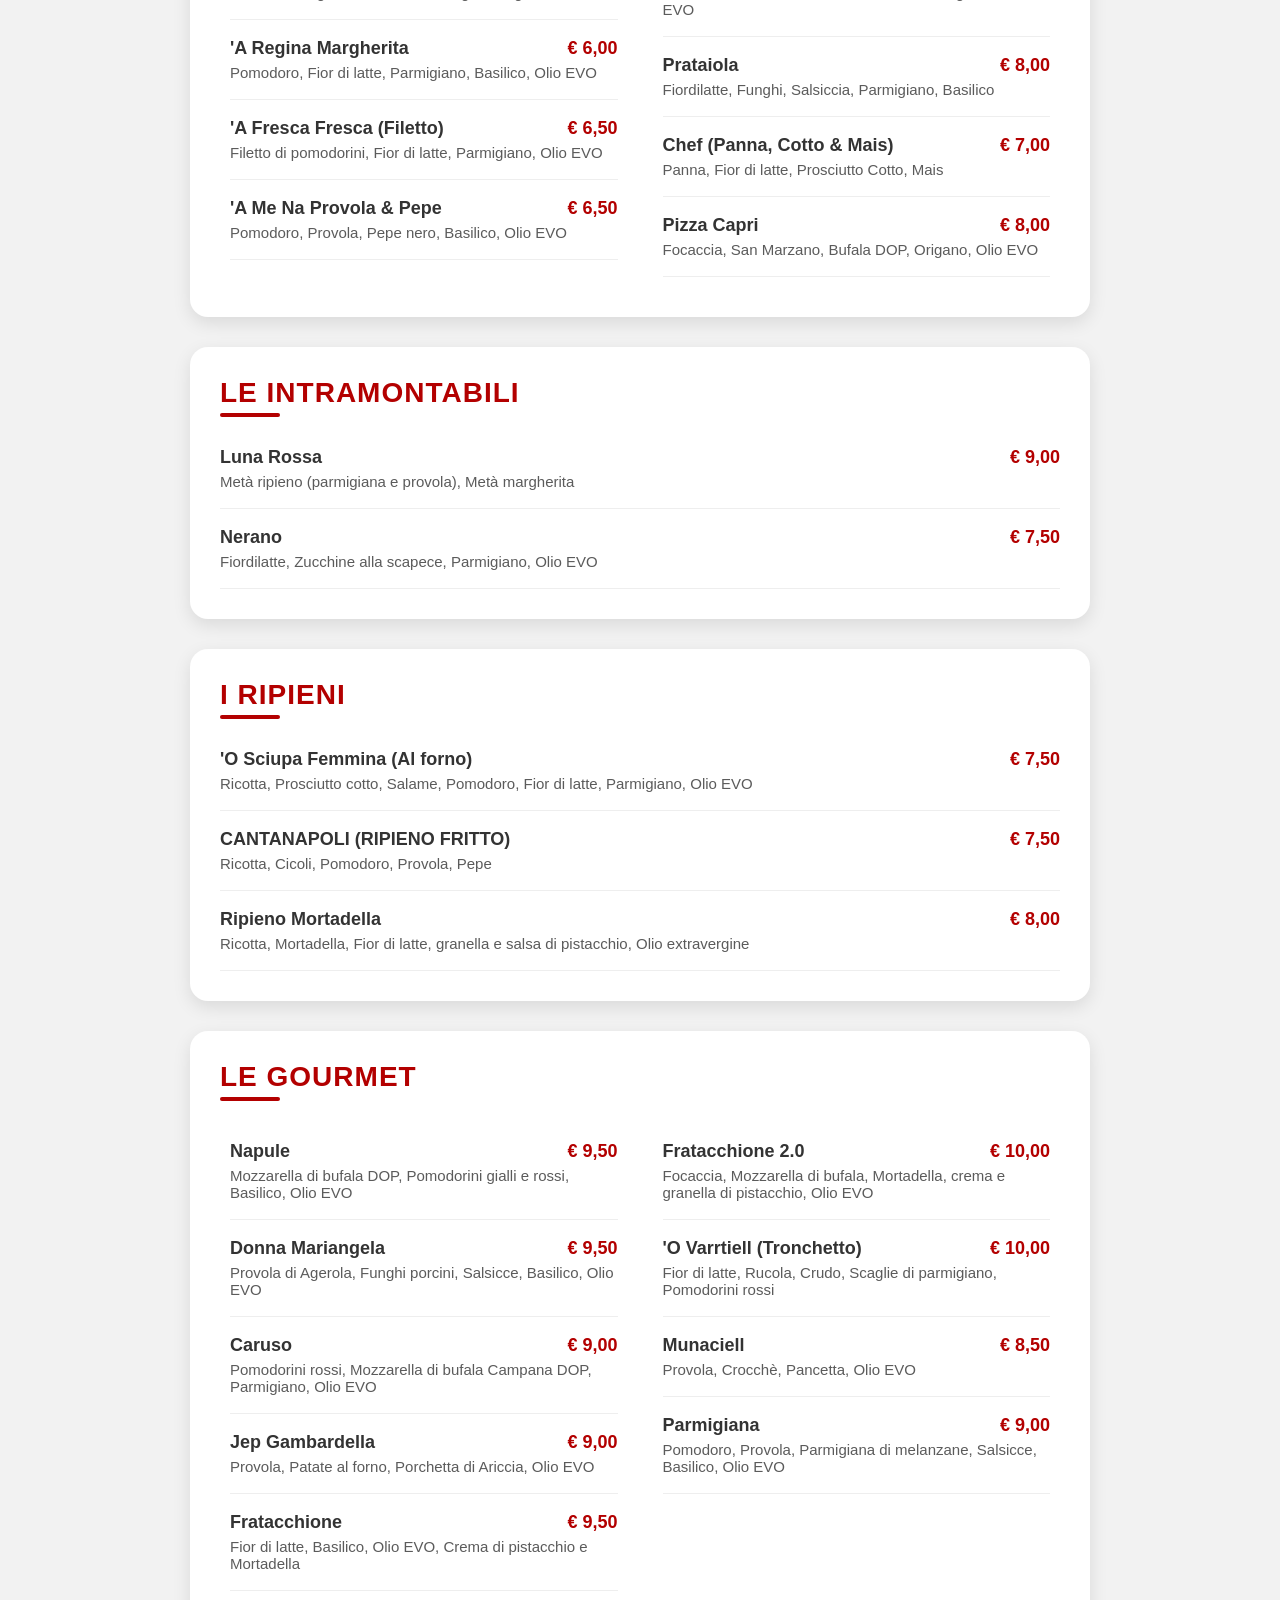
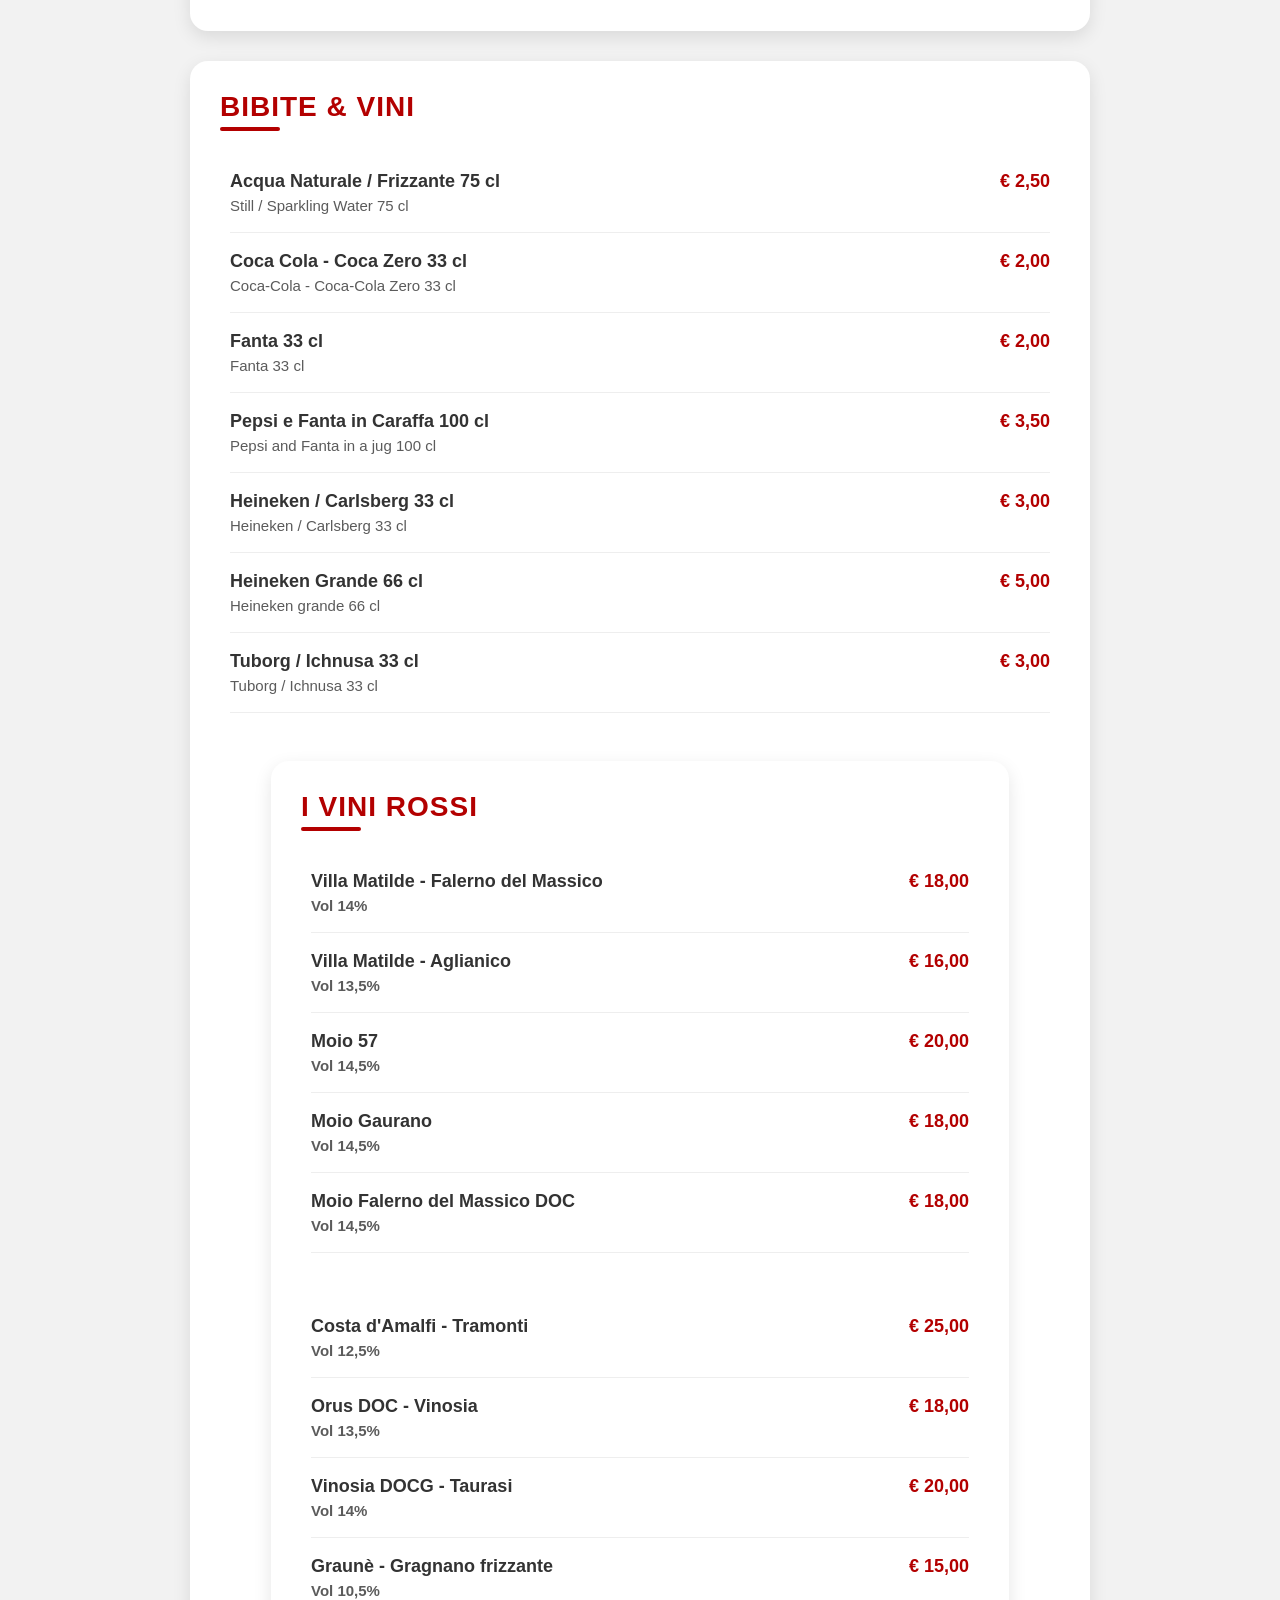
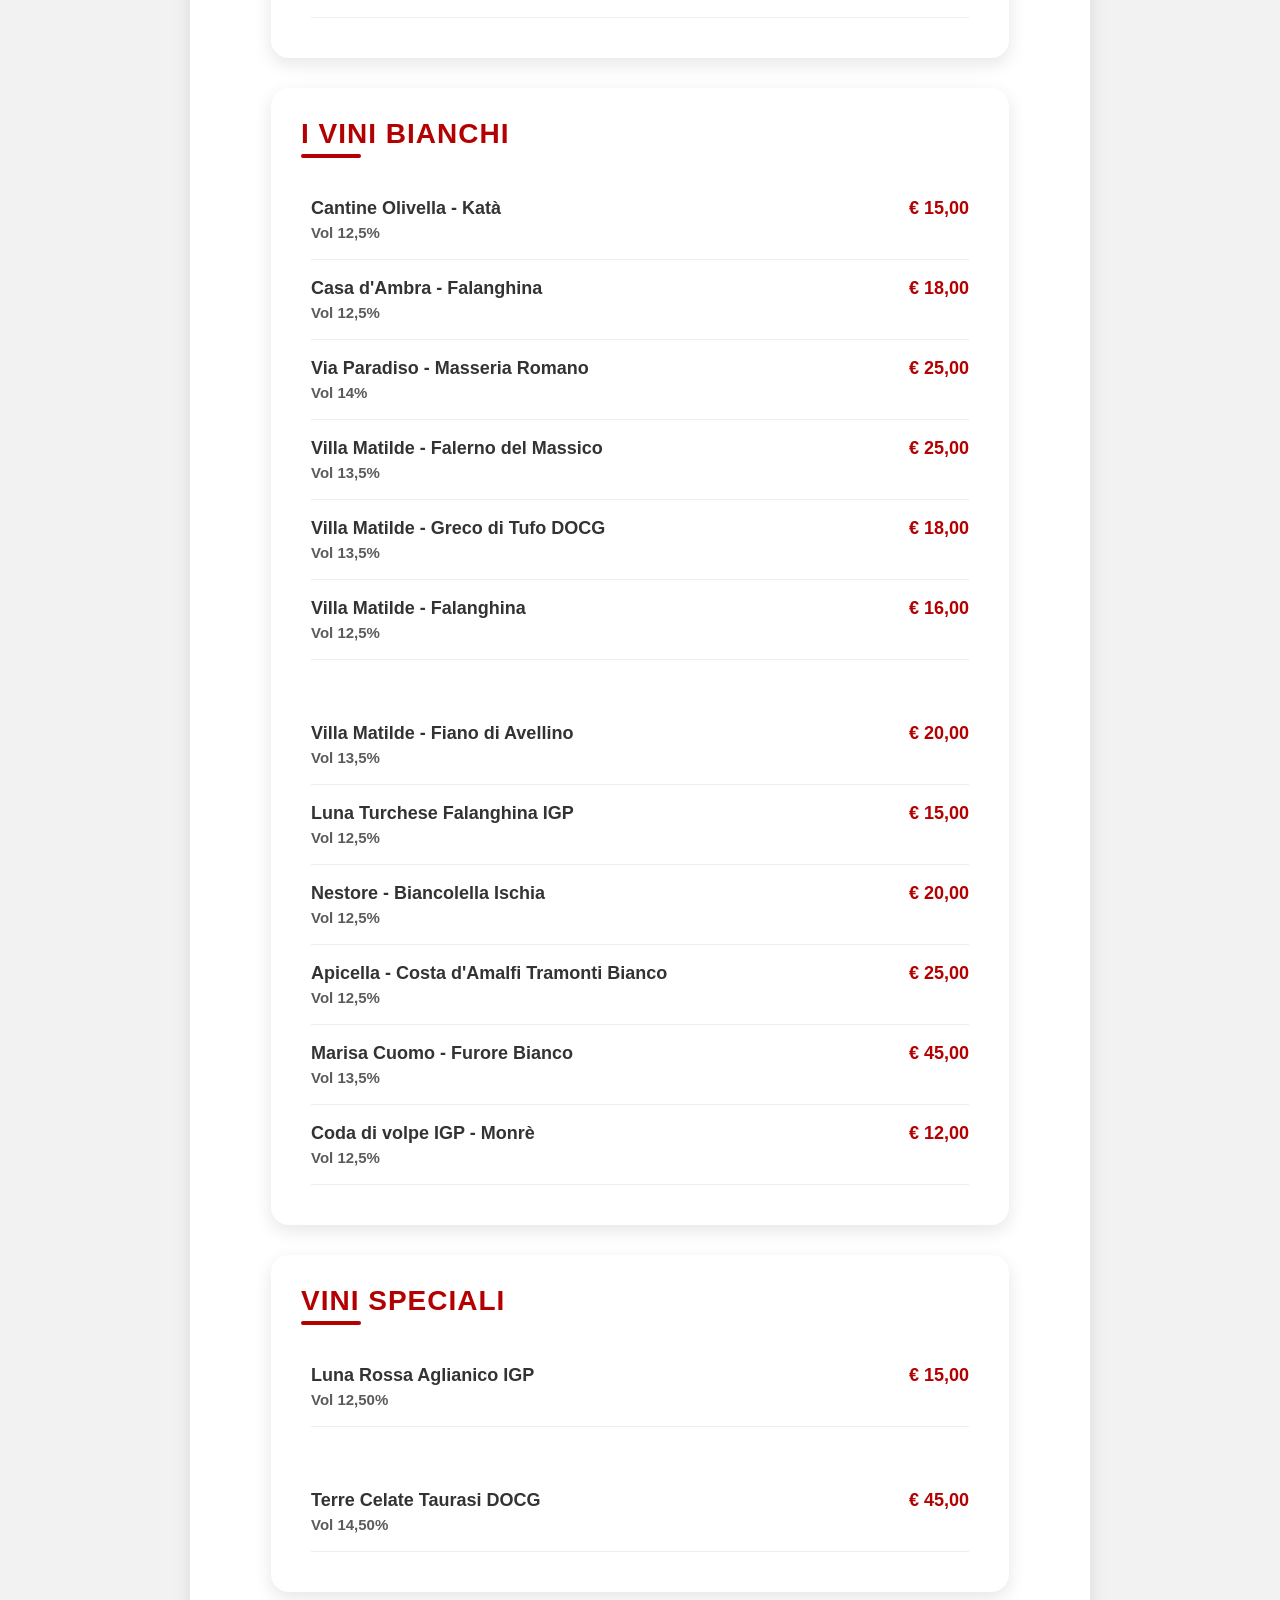
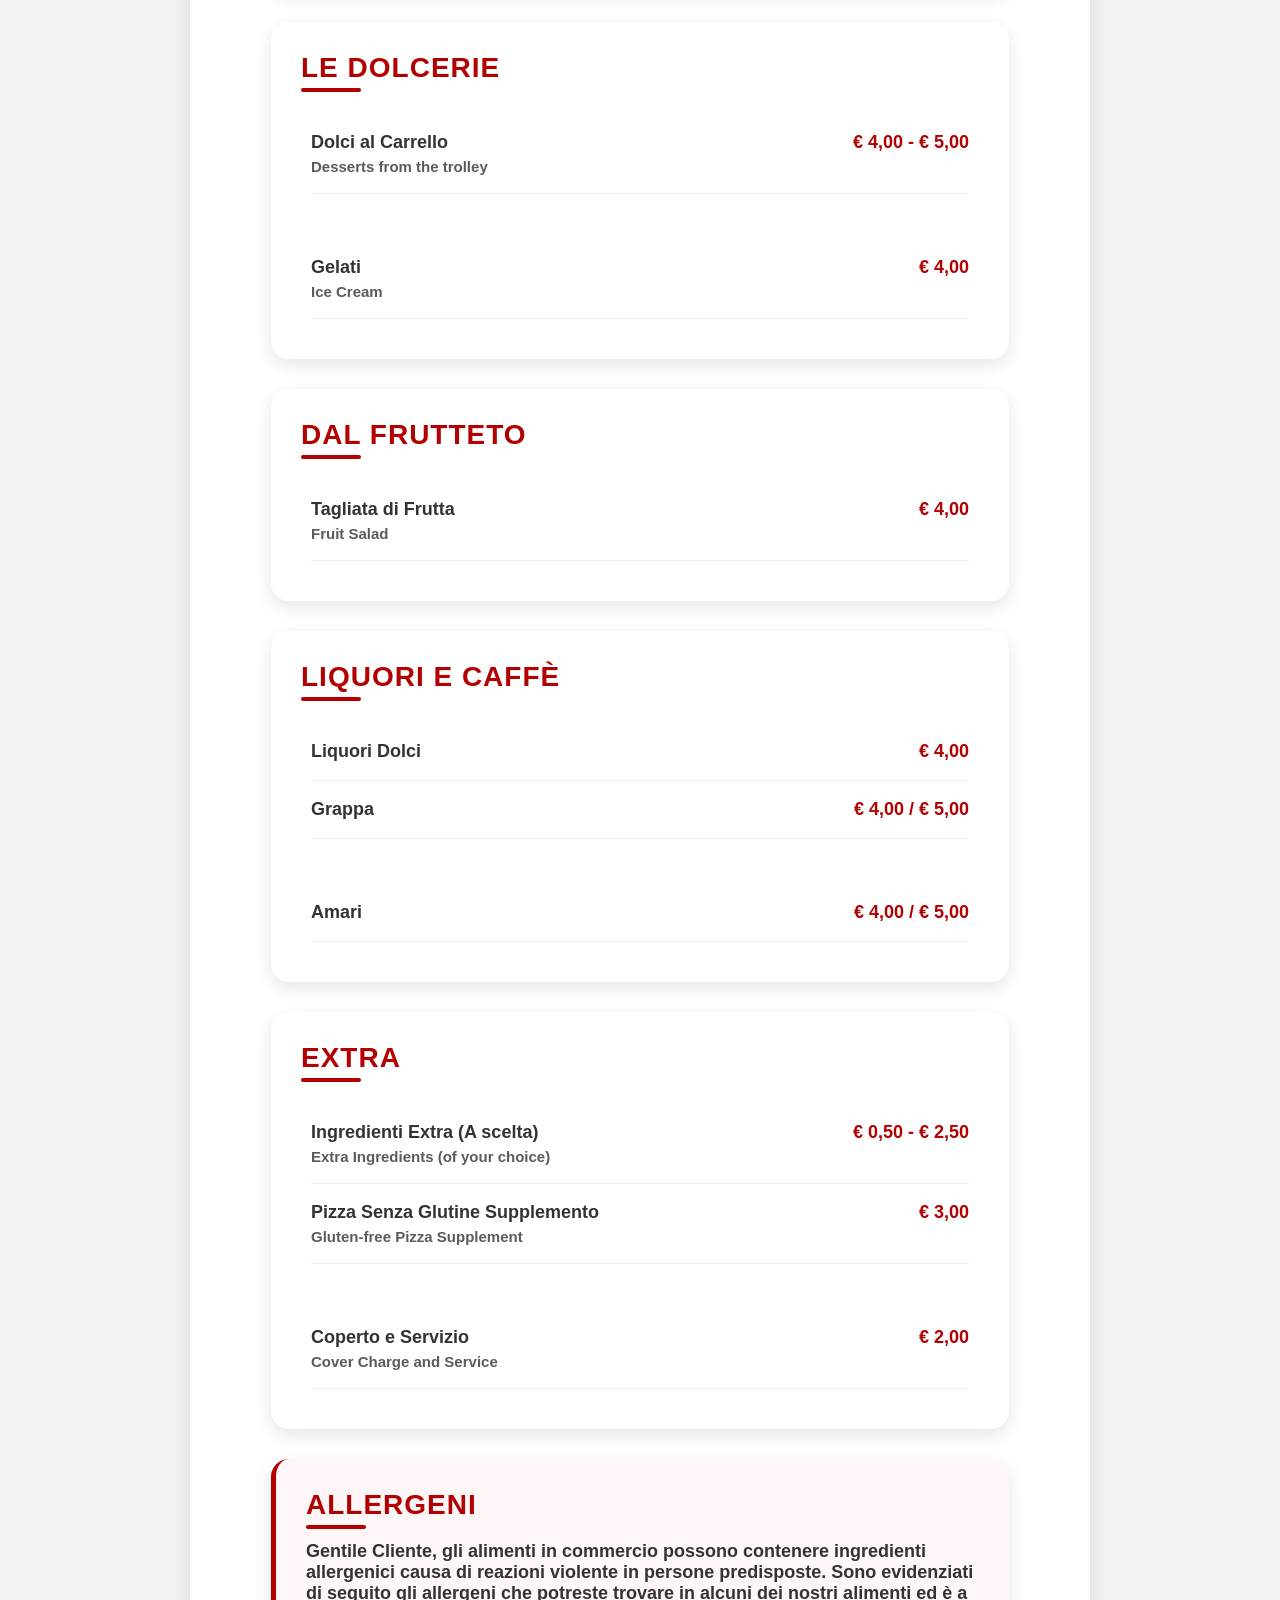
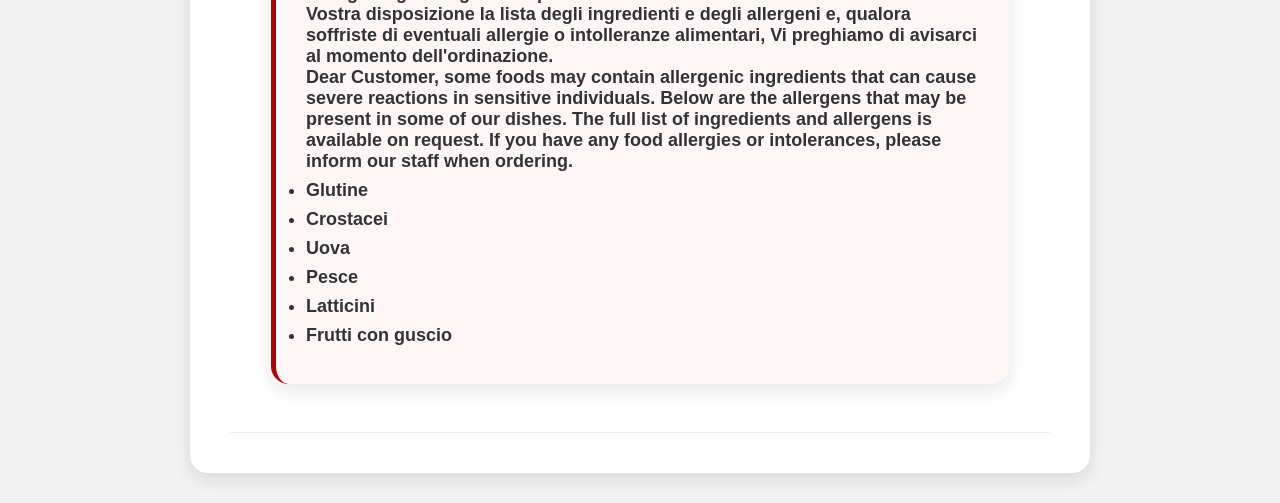
==== commit 1917b04f: "Update print statement from 'Hello' to 'Goodbye'" ====
--- a/ristorante.html
+++ b/ristorante.html
@@ -13,8 +13,11 @@
 <header id="hero">
   <div class="hero-overlay"></div>
 
-  <div class="hero-content">
-    <div class="logo">LUNA <span>●</span> ROSSA</div>
+  <div class="logo">
+  LUNA 
+  <img class="logo-img" src="tua-immagine.jpeg" alt="logo">
+  ROSSA
+</div>
     <p class="subtitle">Ristorante Pizzeria</p>
     <p class="tagline">"Scopri il segreto della Luna Rossa, una pizza che ti lascerà senza parole."</p>
 
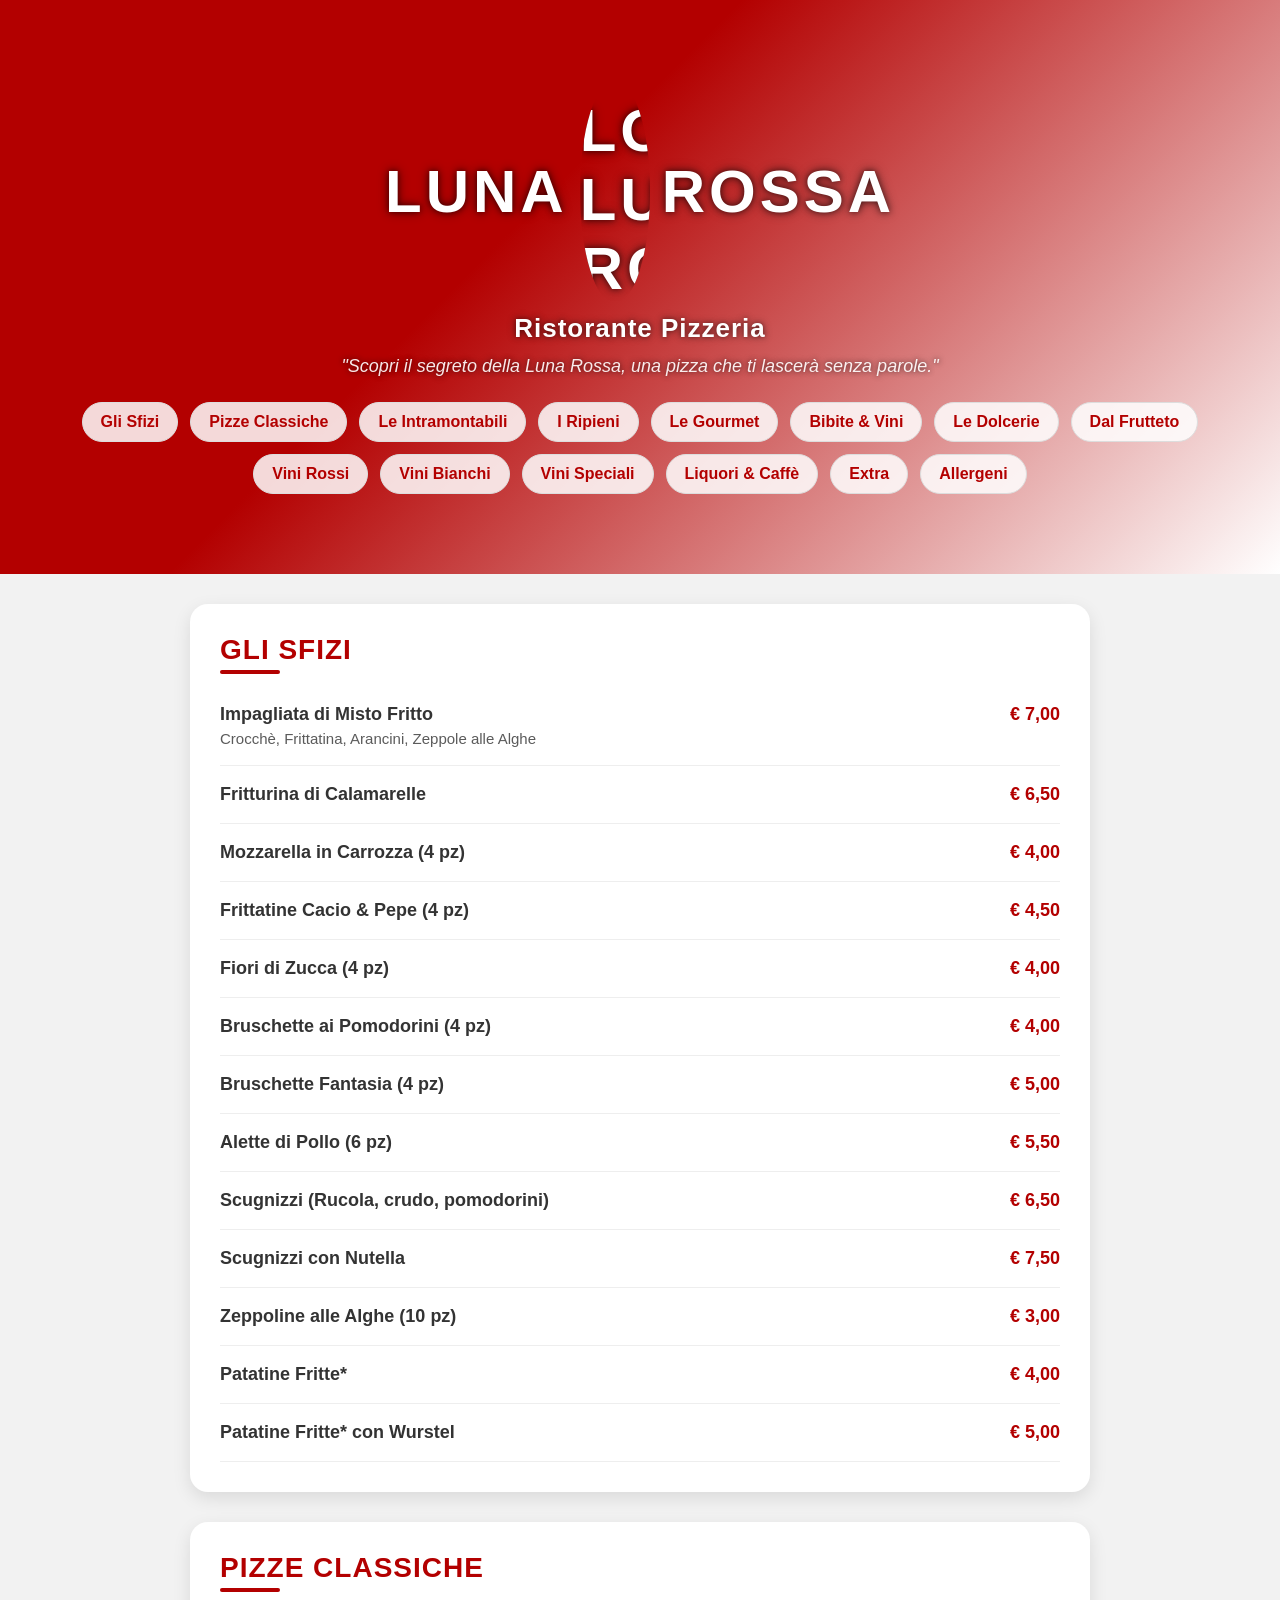
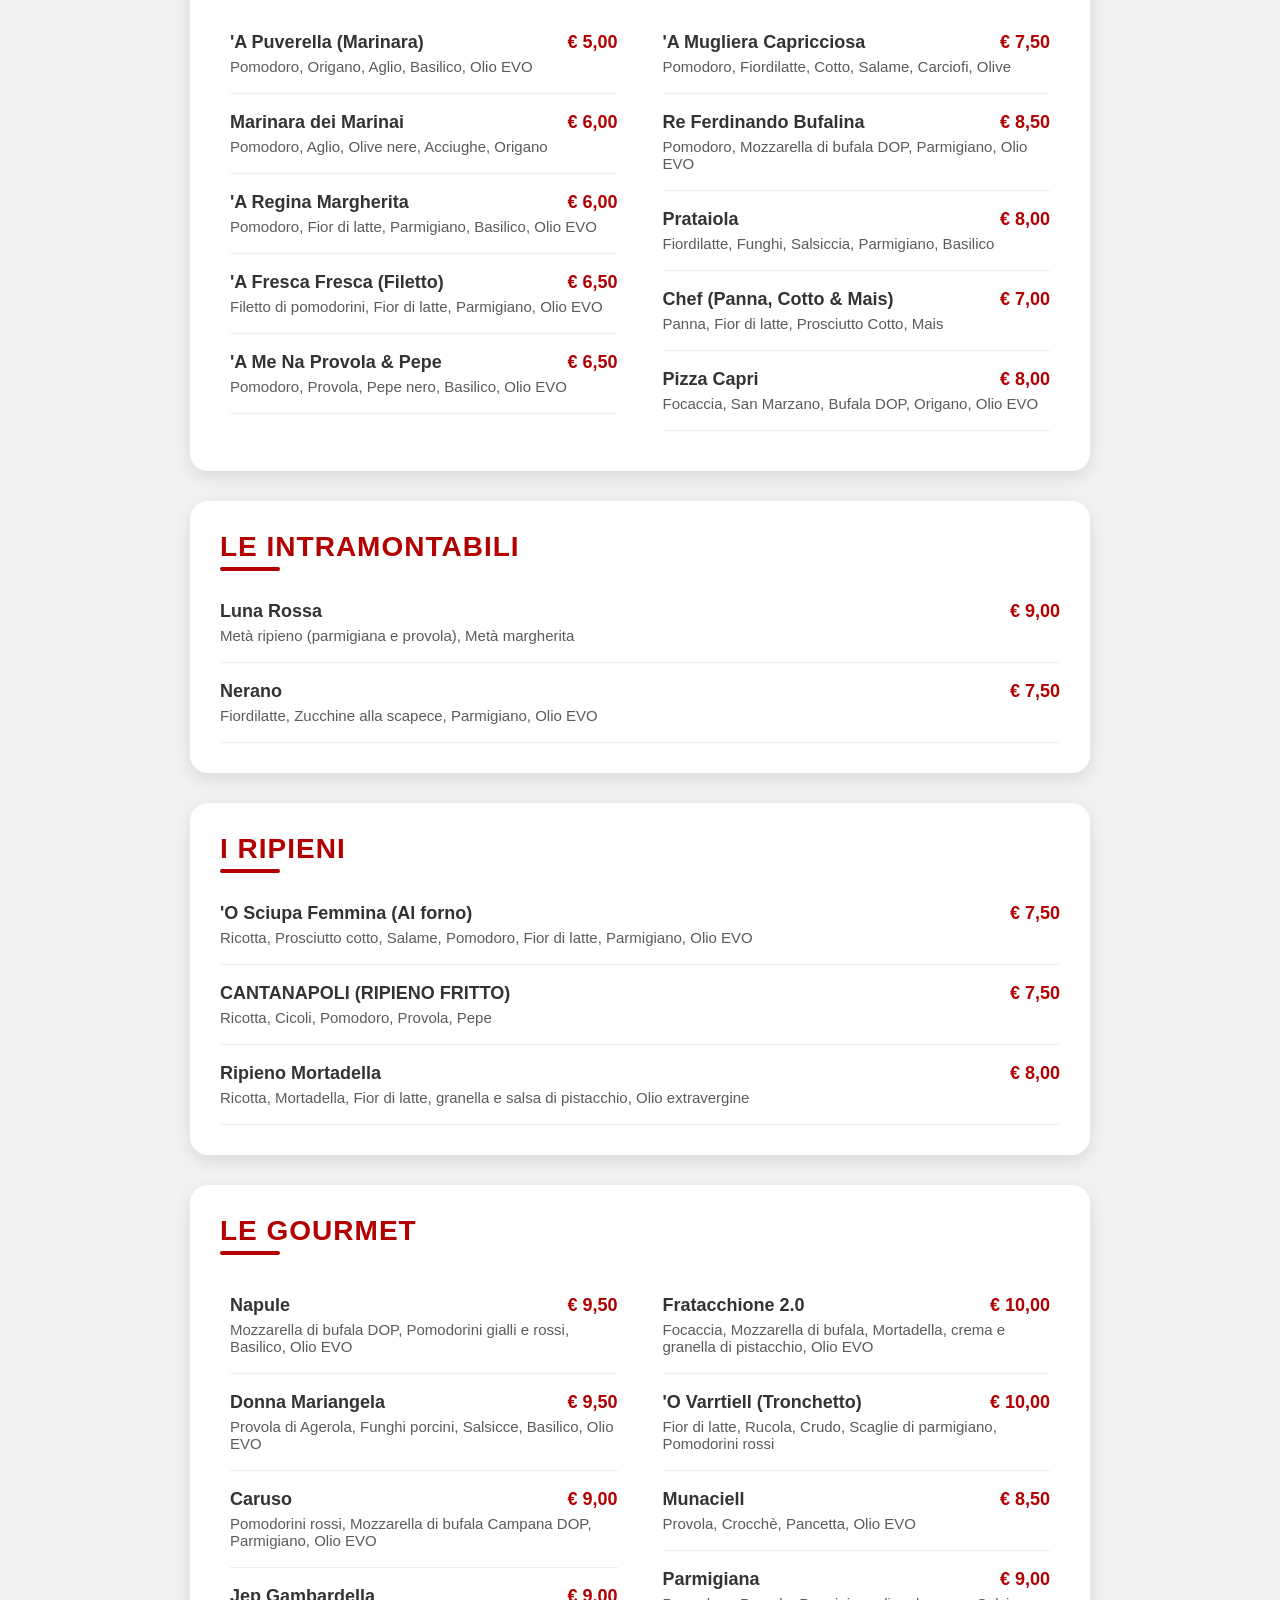
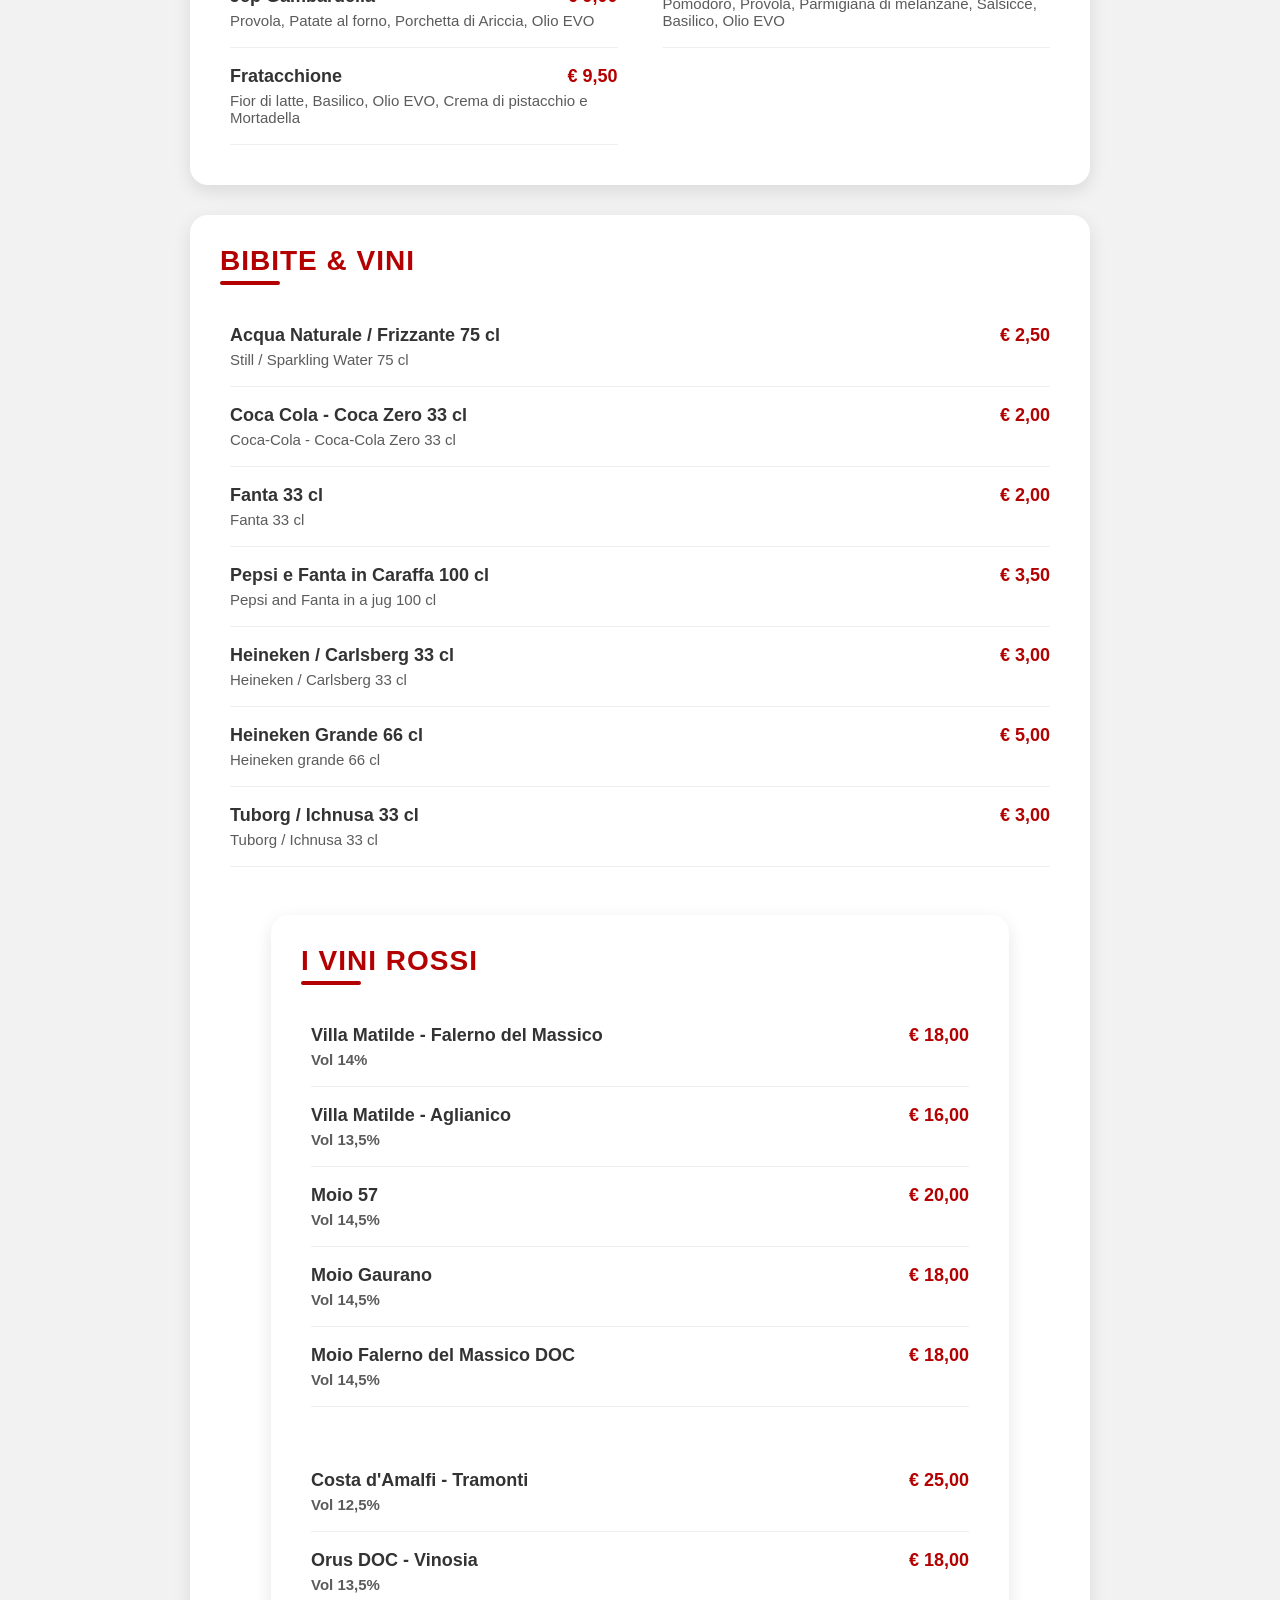
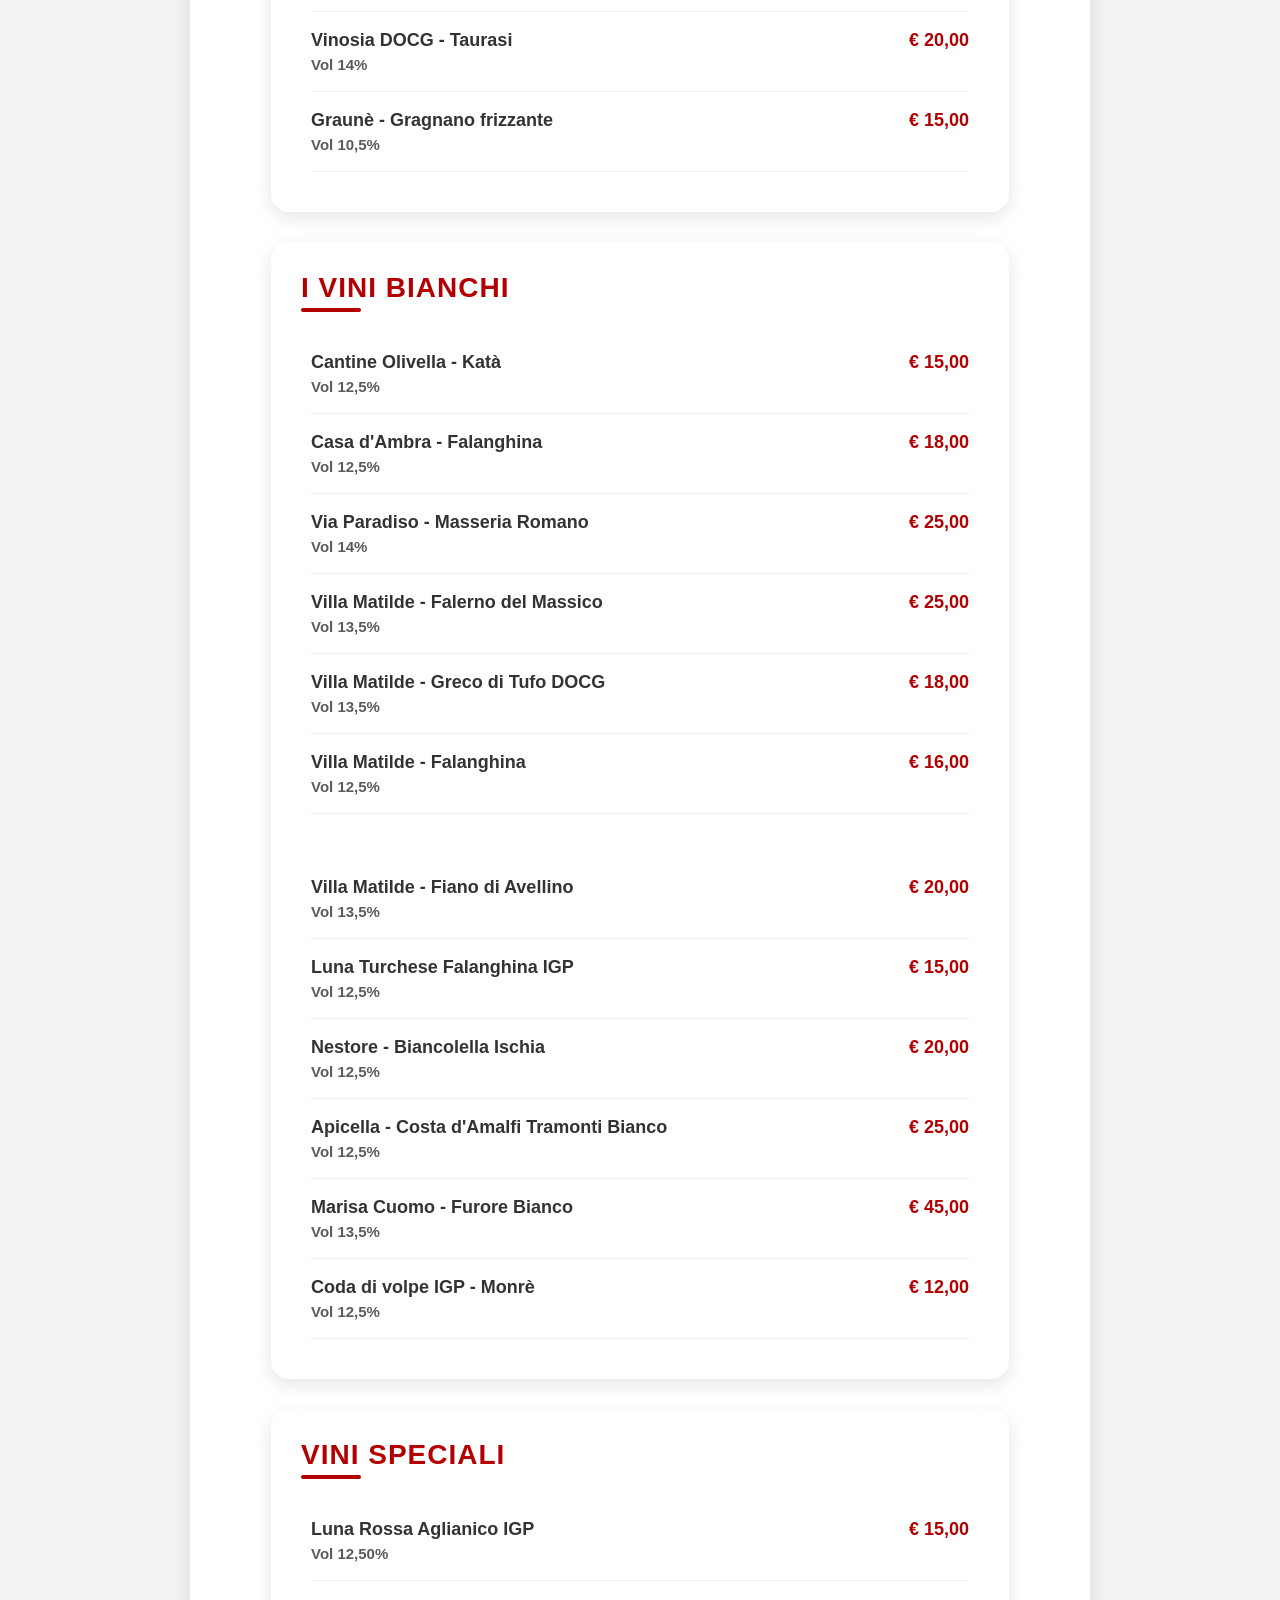
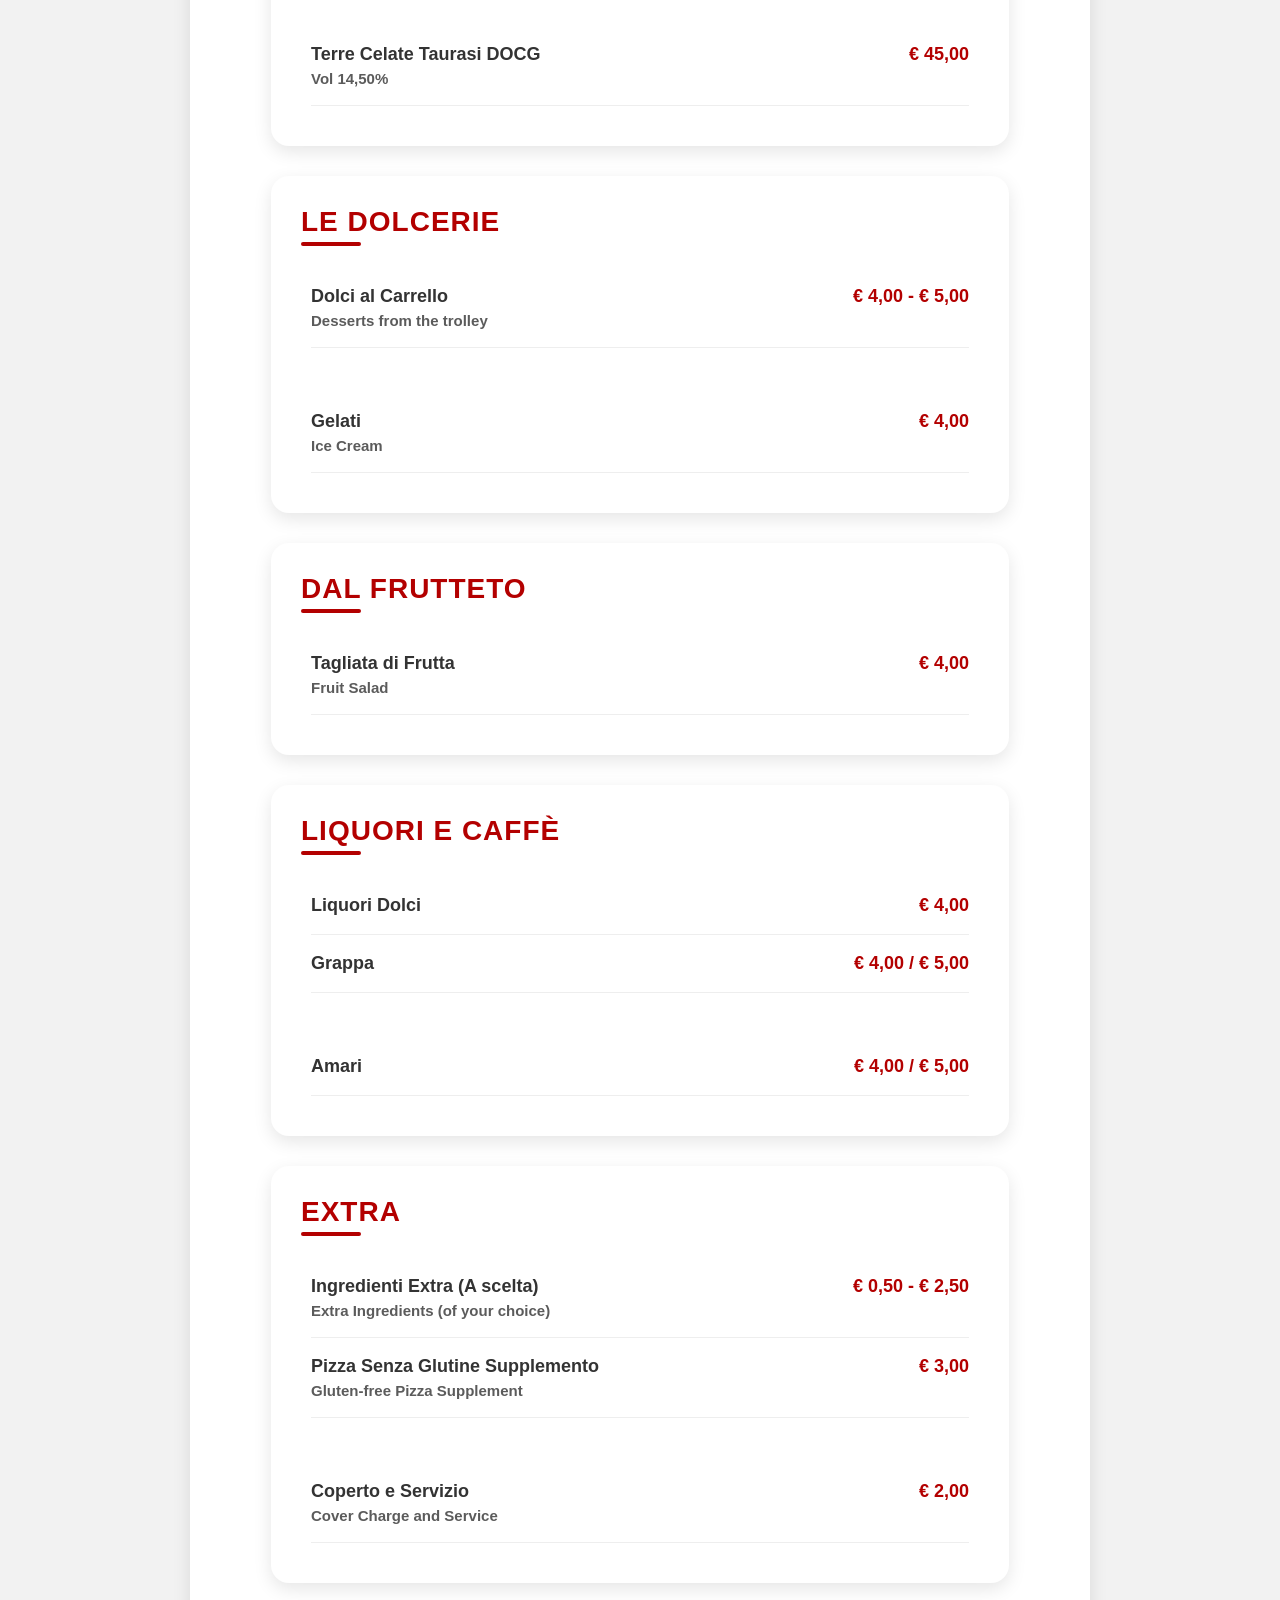
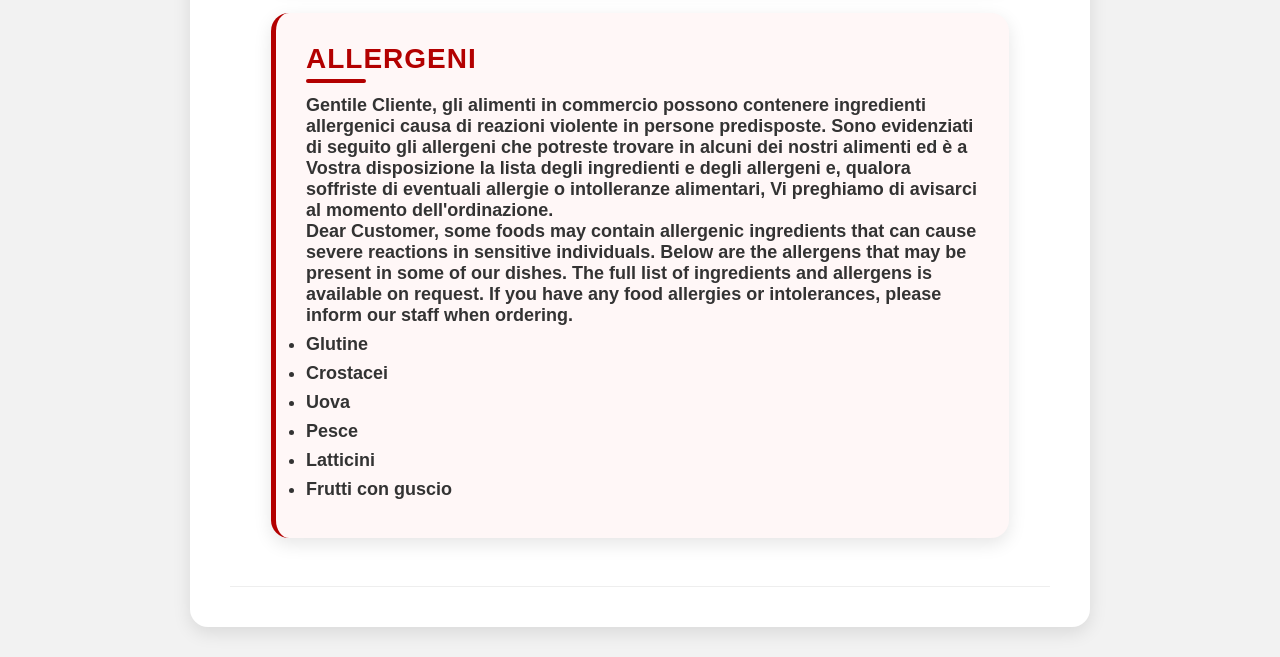
==== commit 81cc9242: "Update print statement from 'Hello' to 'Goodbye'" ====
--- a/ristorante.html
+++ b/ristorante.html
@@ -15,7 +15,7 @@
 
   <div class="logo">
   LUNA 
-  <img class="logo-img" src="tua-immagine.jpeg" alt="logo">
+  <img class="logo-img" src="tua-immagine.png" alt="Logo Luna Rossa">
   ROSSA
 </div>
     <p class="subtitle">Ristorante Pizzeria</p>
--- a/style.css
+++ b/style.css
@@ -253,5 +253,15 @@
     font-size: 14px;
   }
 }
-
-
+.logo {
+  display: flex;
+  align-items: center;
+  justify-content: center;
+  gap: 12px; /* spazio tra testo e immagine */
+}
+
+.logo-img {
+  width: 70px;   /* puoi aumentare o diminuire */
+  height: auto;
+  border-radius: 50%; /* se vuoi effetto cerchio */
+}
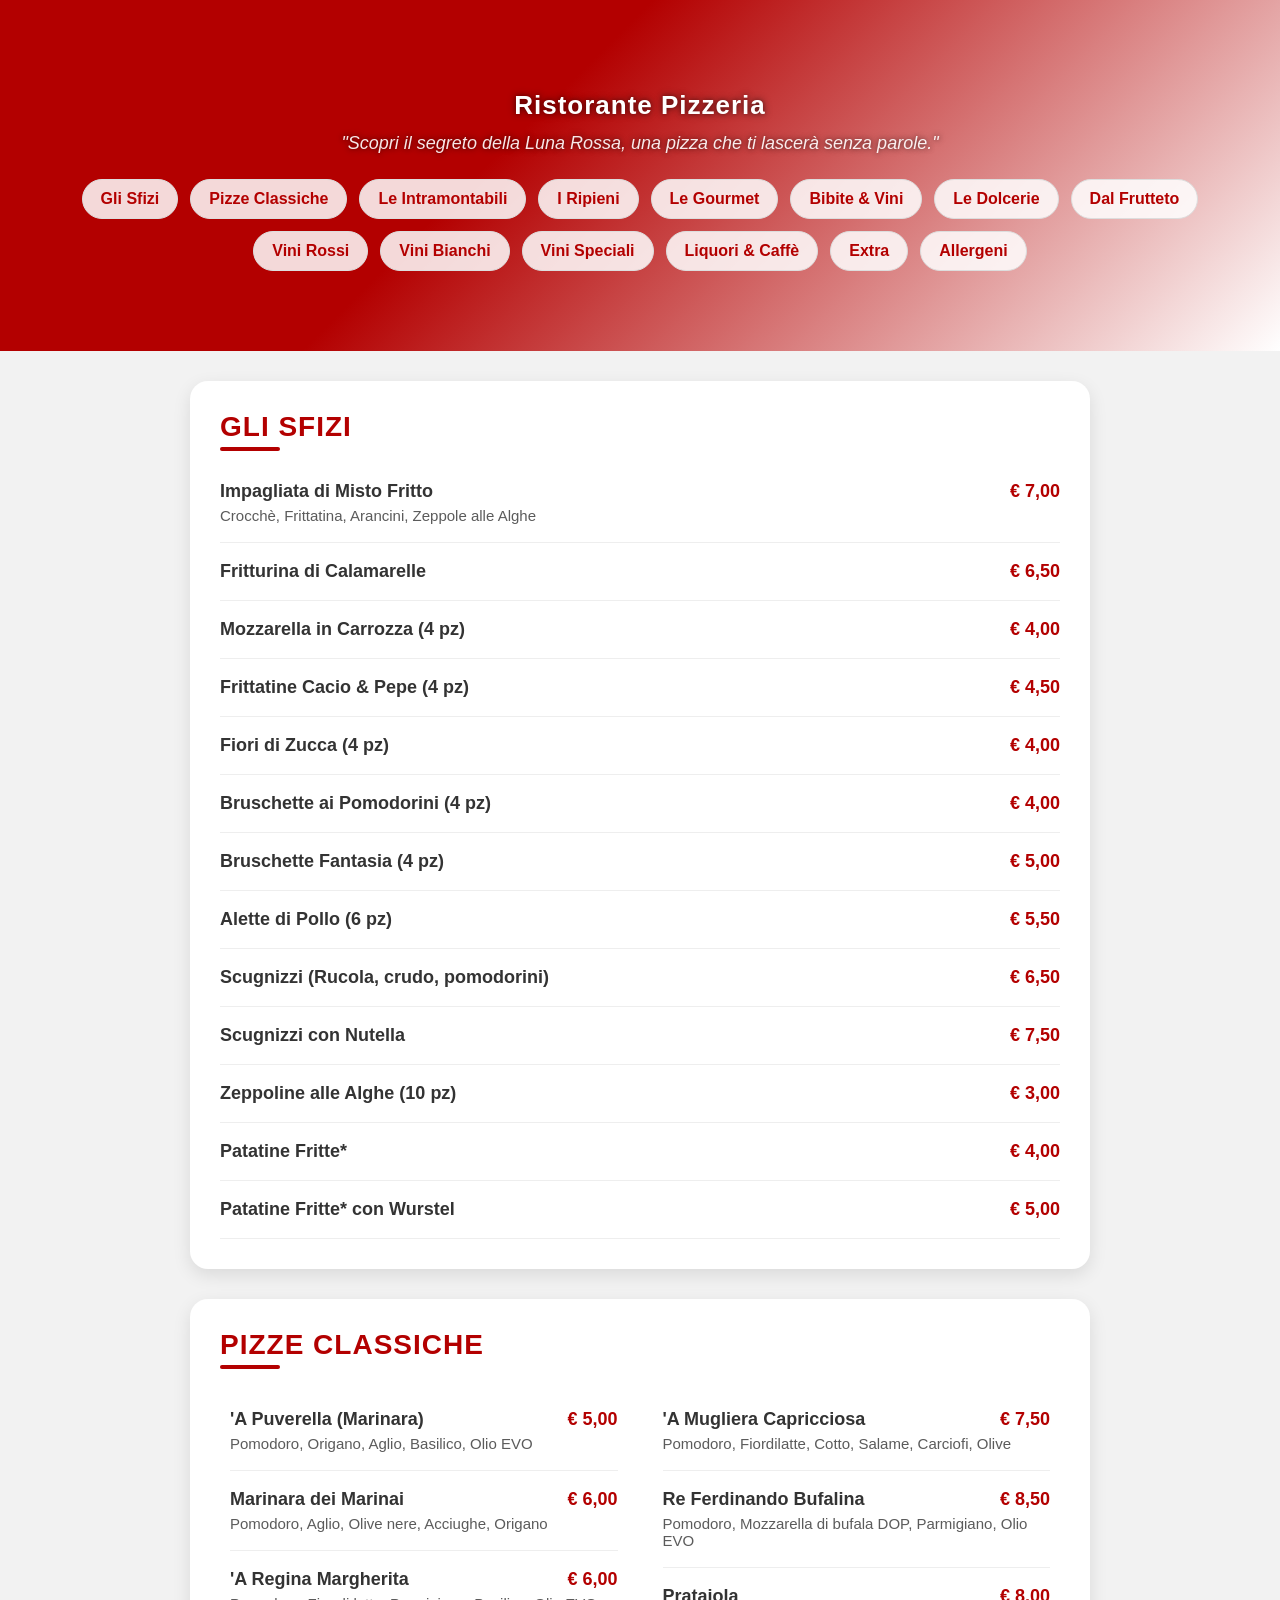
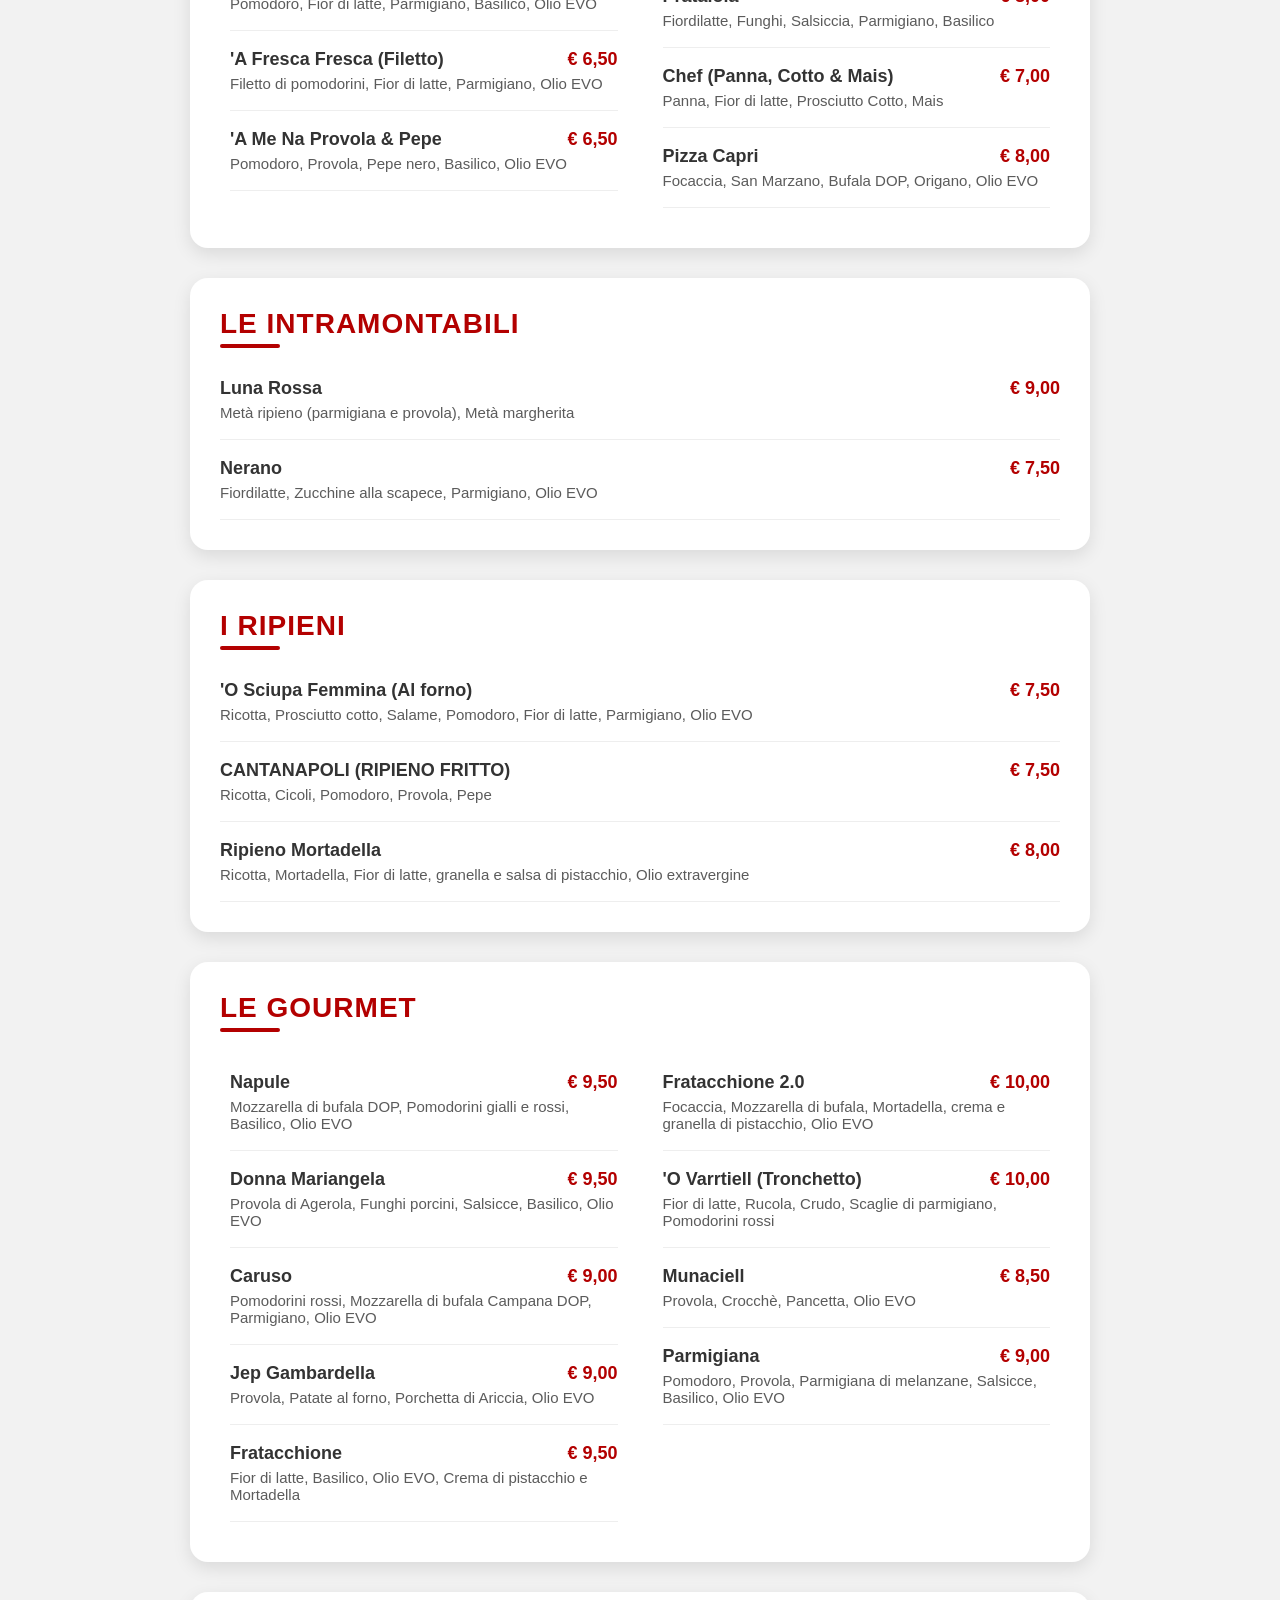
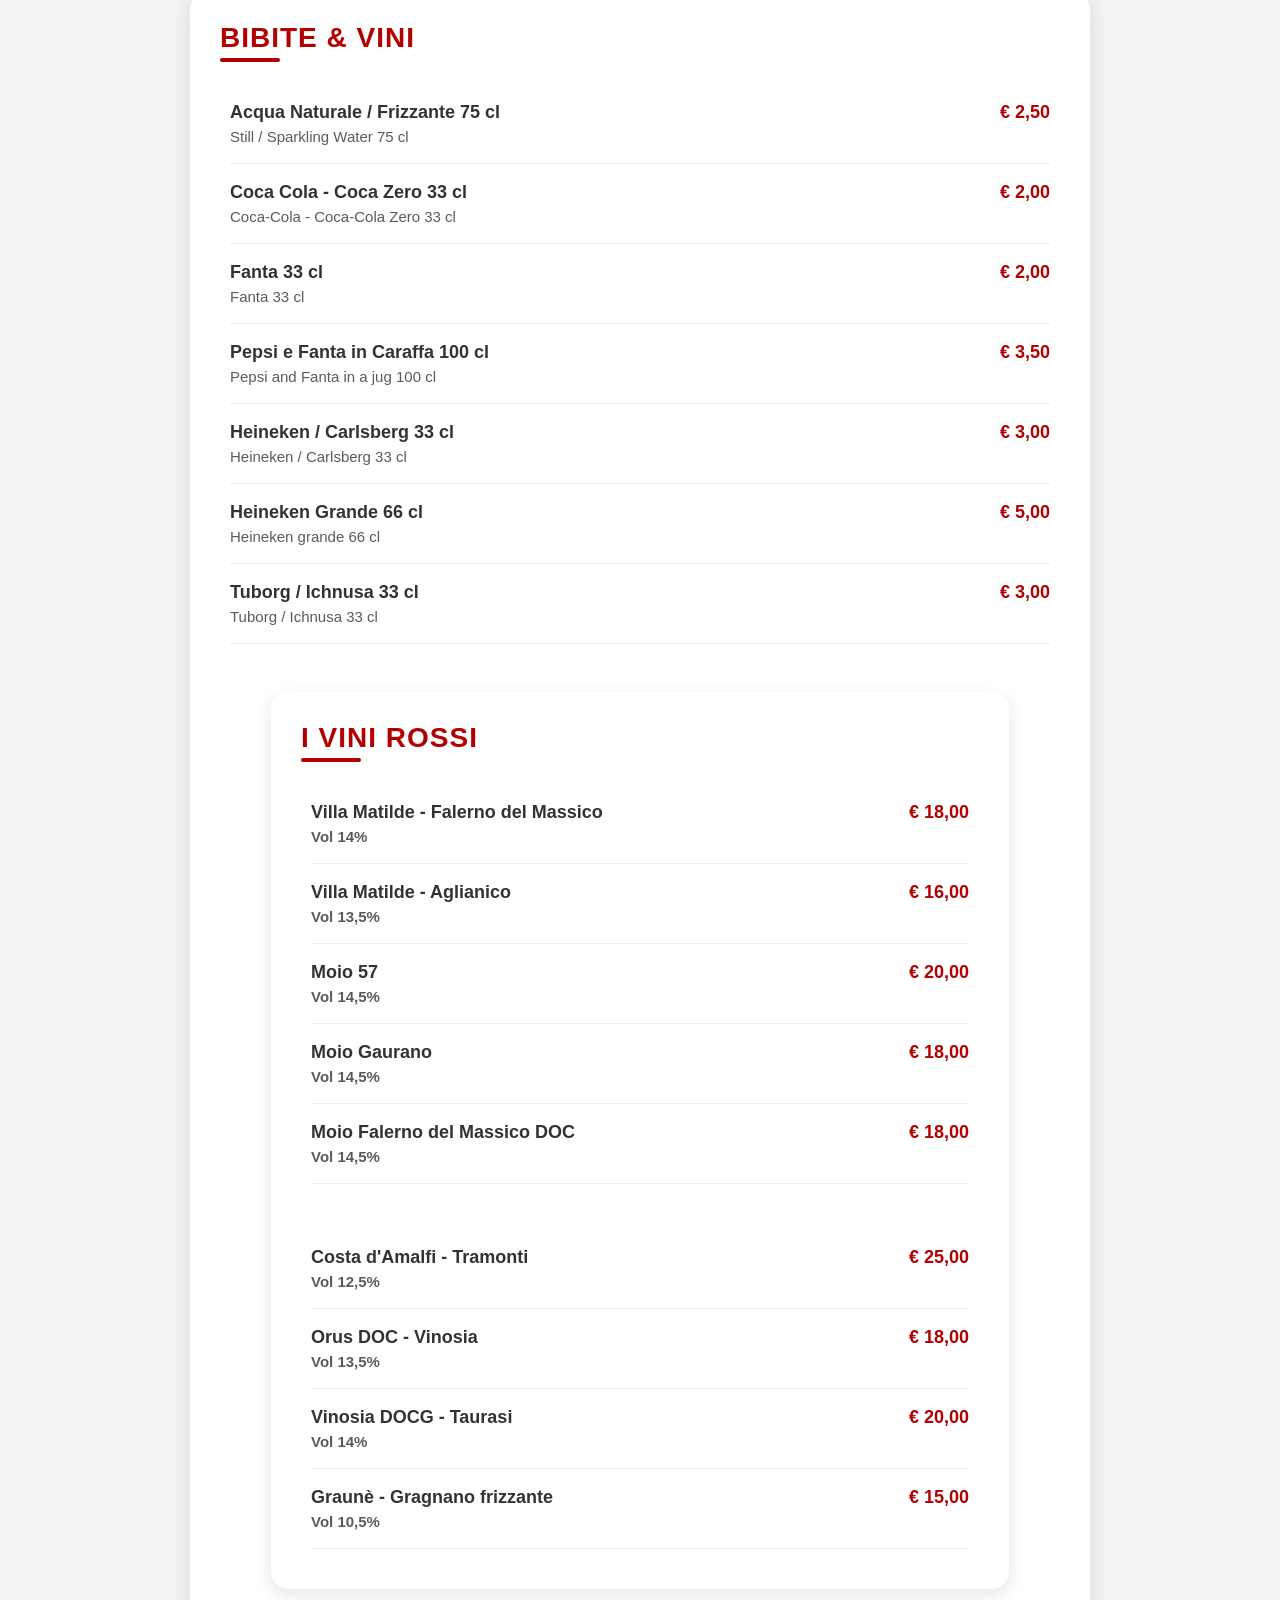
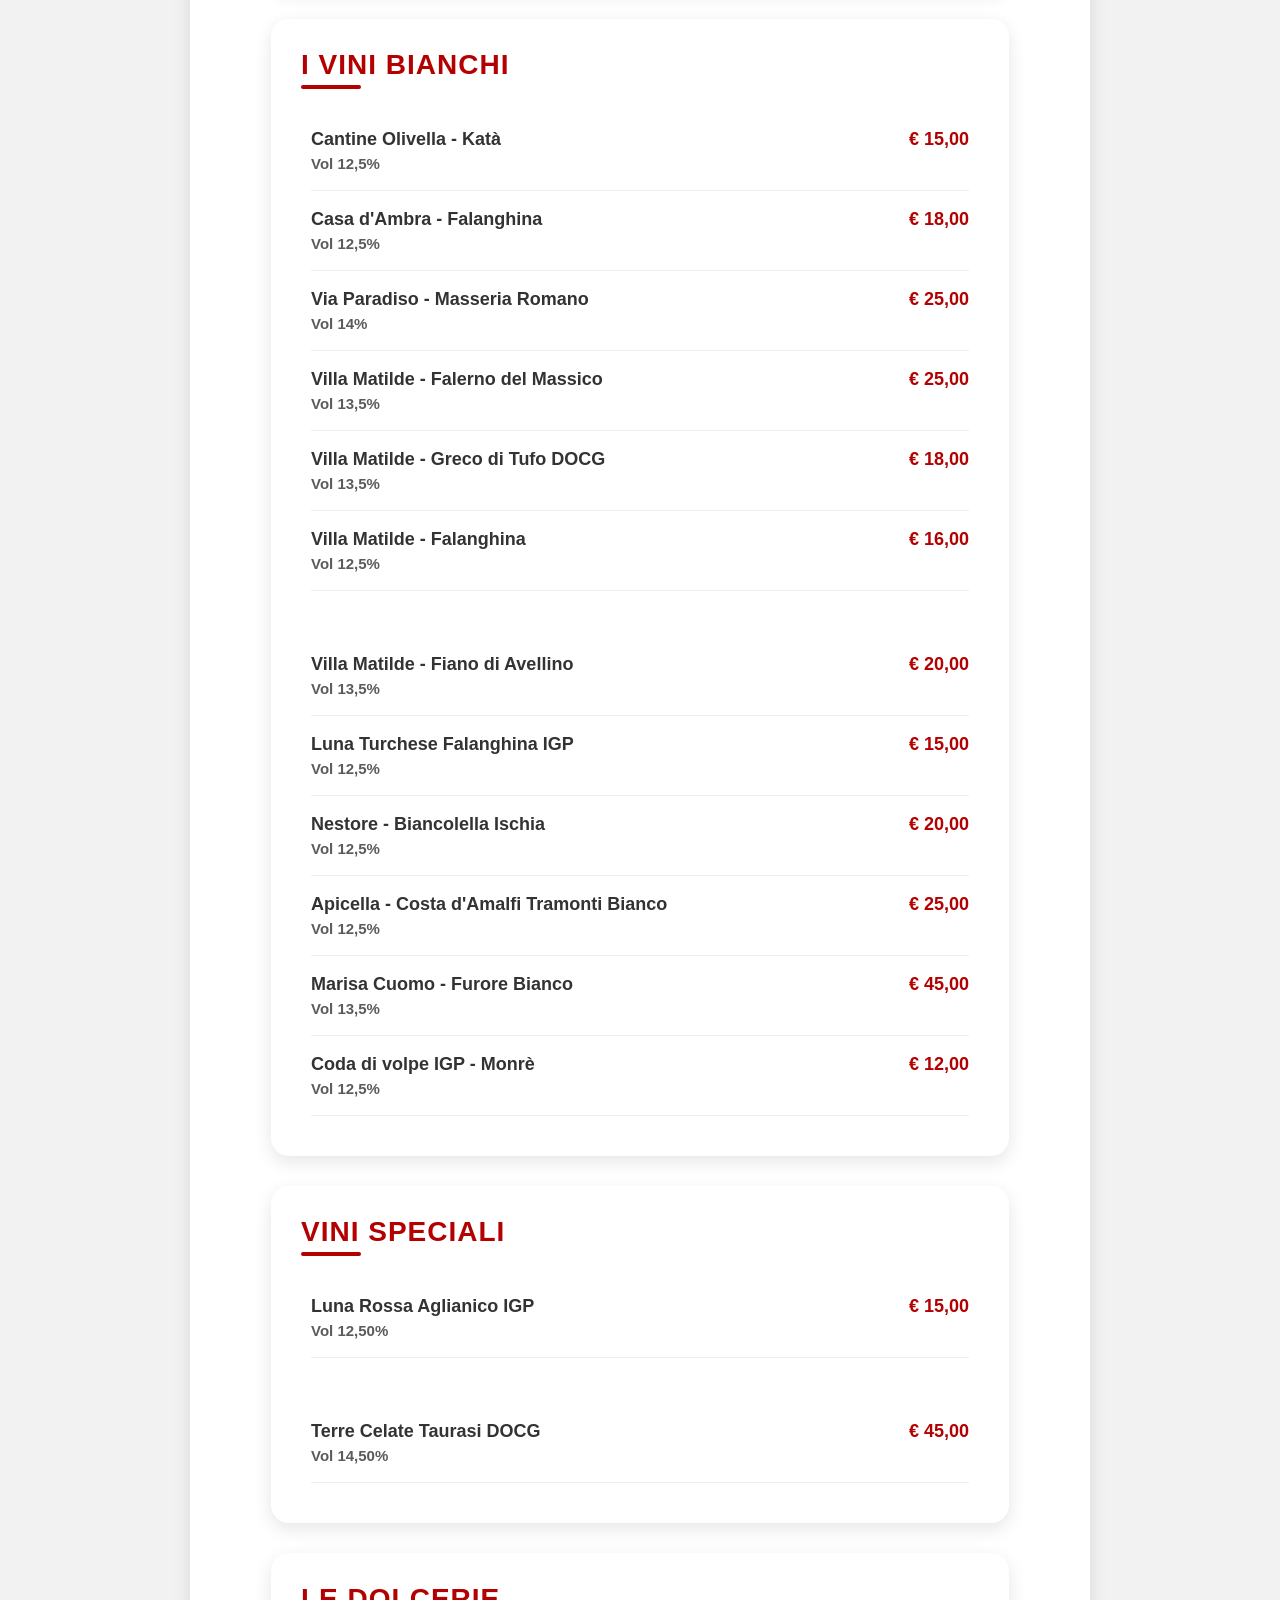
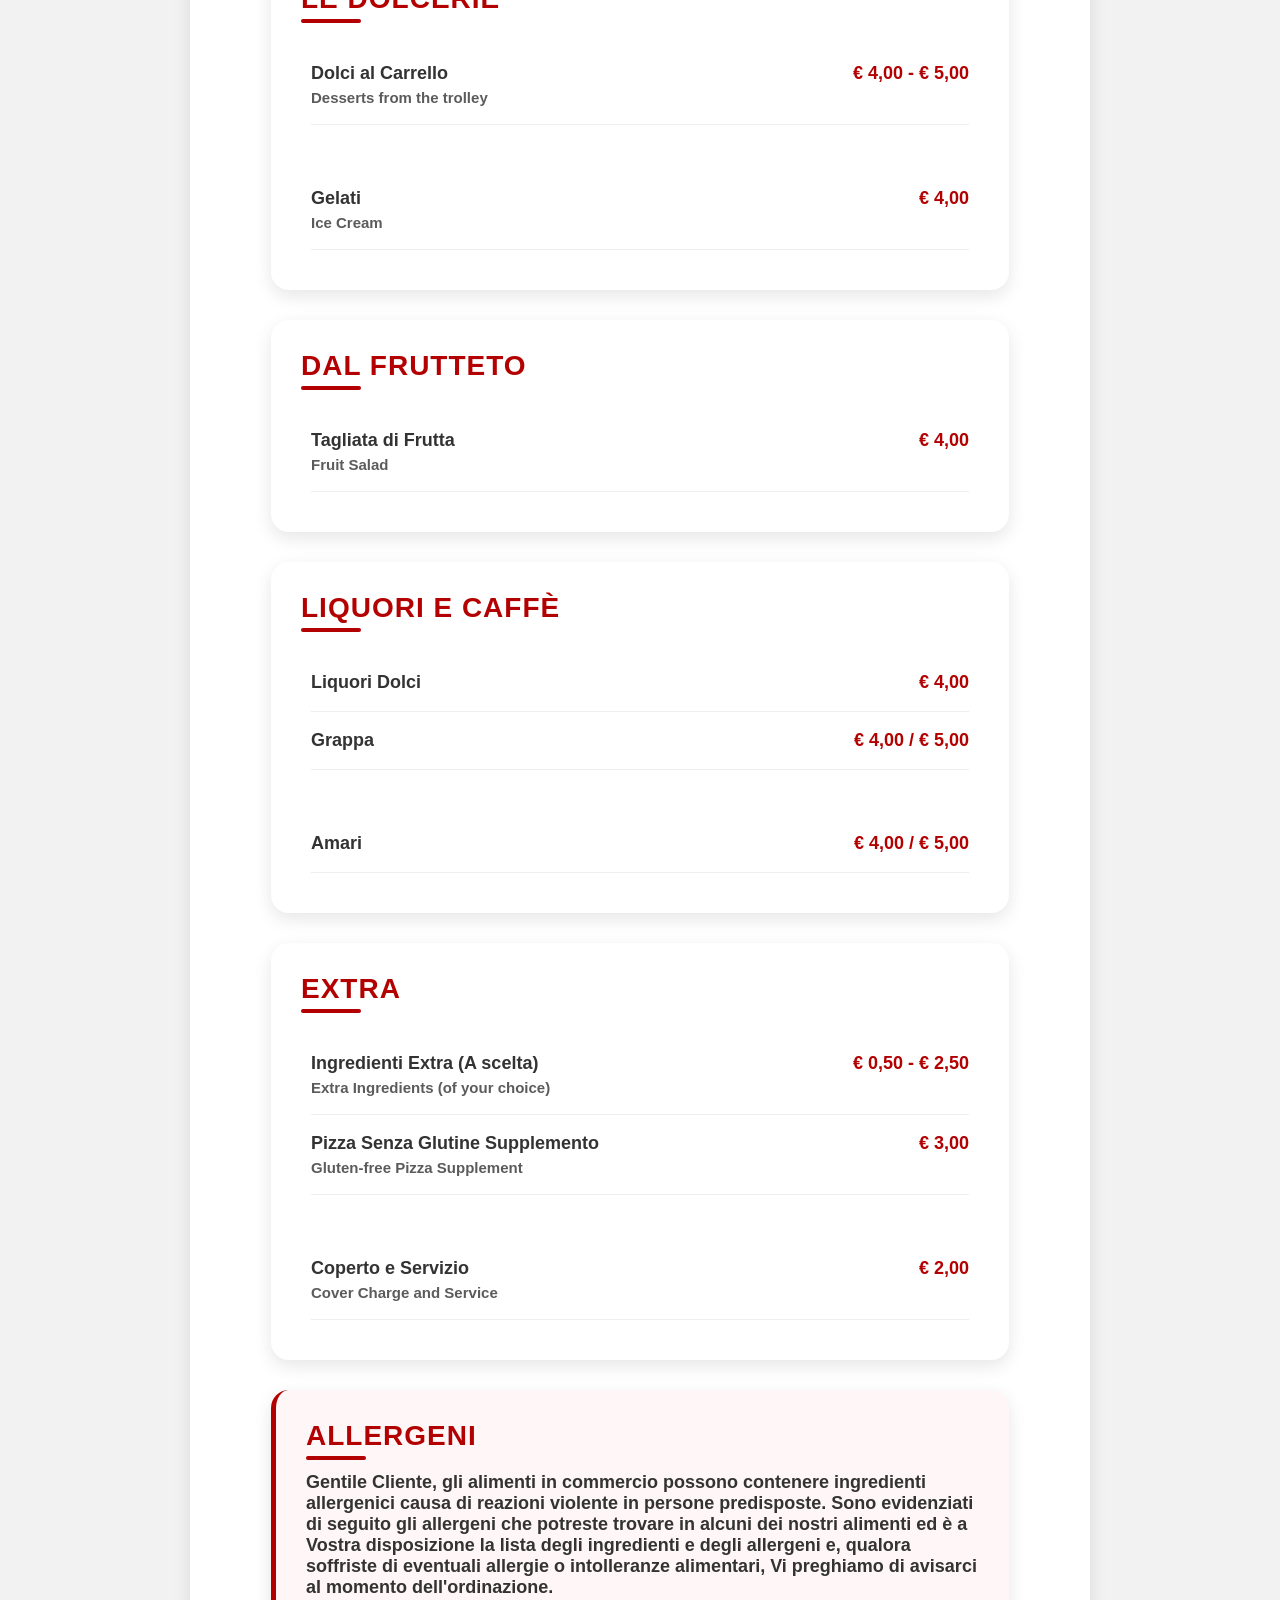
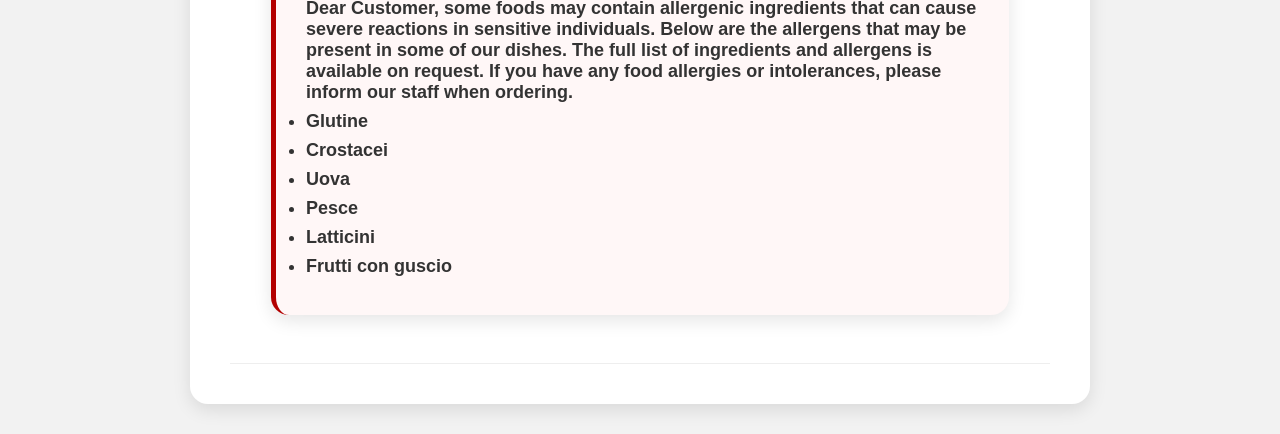
==== commit 87c865fe: "Update print statement from 'Hello' to 'Goodbye'" ====
--- a/ristorante.html
+++ b/ristorante.html
@@ -13,11 +13,7 @@
 <header id="hero">
   <div class="hero-overlay"></div>
 
-  <div class="logo">
-  LUNA 
-  <img class="logo-img" src="tua-immagine.png" alt="Logo Luna Rossa">
-  ROSSA
-</div>
+  <div class="hero-content"> 
     <p class="subtitle">Ristorante Pizzeria</p>
     <p class="tagline">"Scopri il segreto della Luna Rossa, una pizza che ti lascerà senza parole."</p>
 
--- a/style.css
+++ b/style.css
@@ -263,5 +263,4 @@
 .logo-img {
   width: 70px;   /* puoi aumentare o diminuire */
   height: auto;
-  border-radius: 50%; /* se vuoi effetto cerchio */
-}
+}
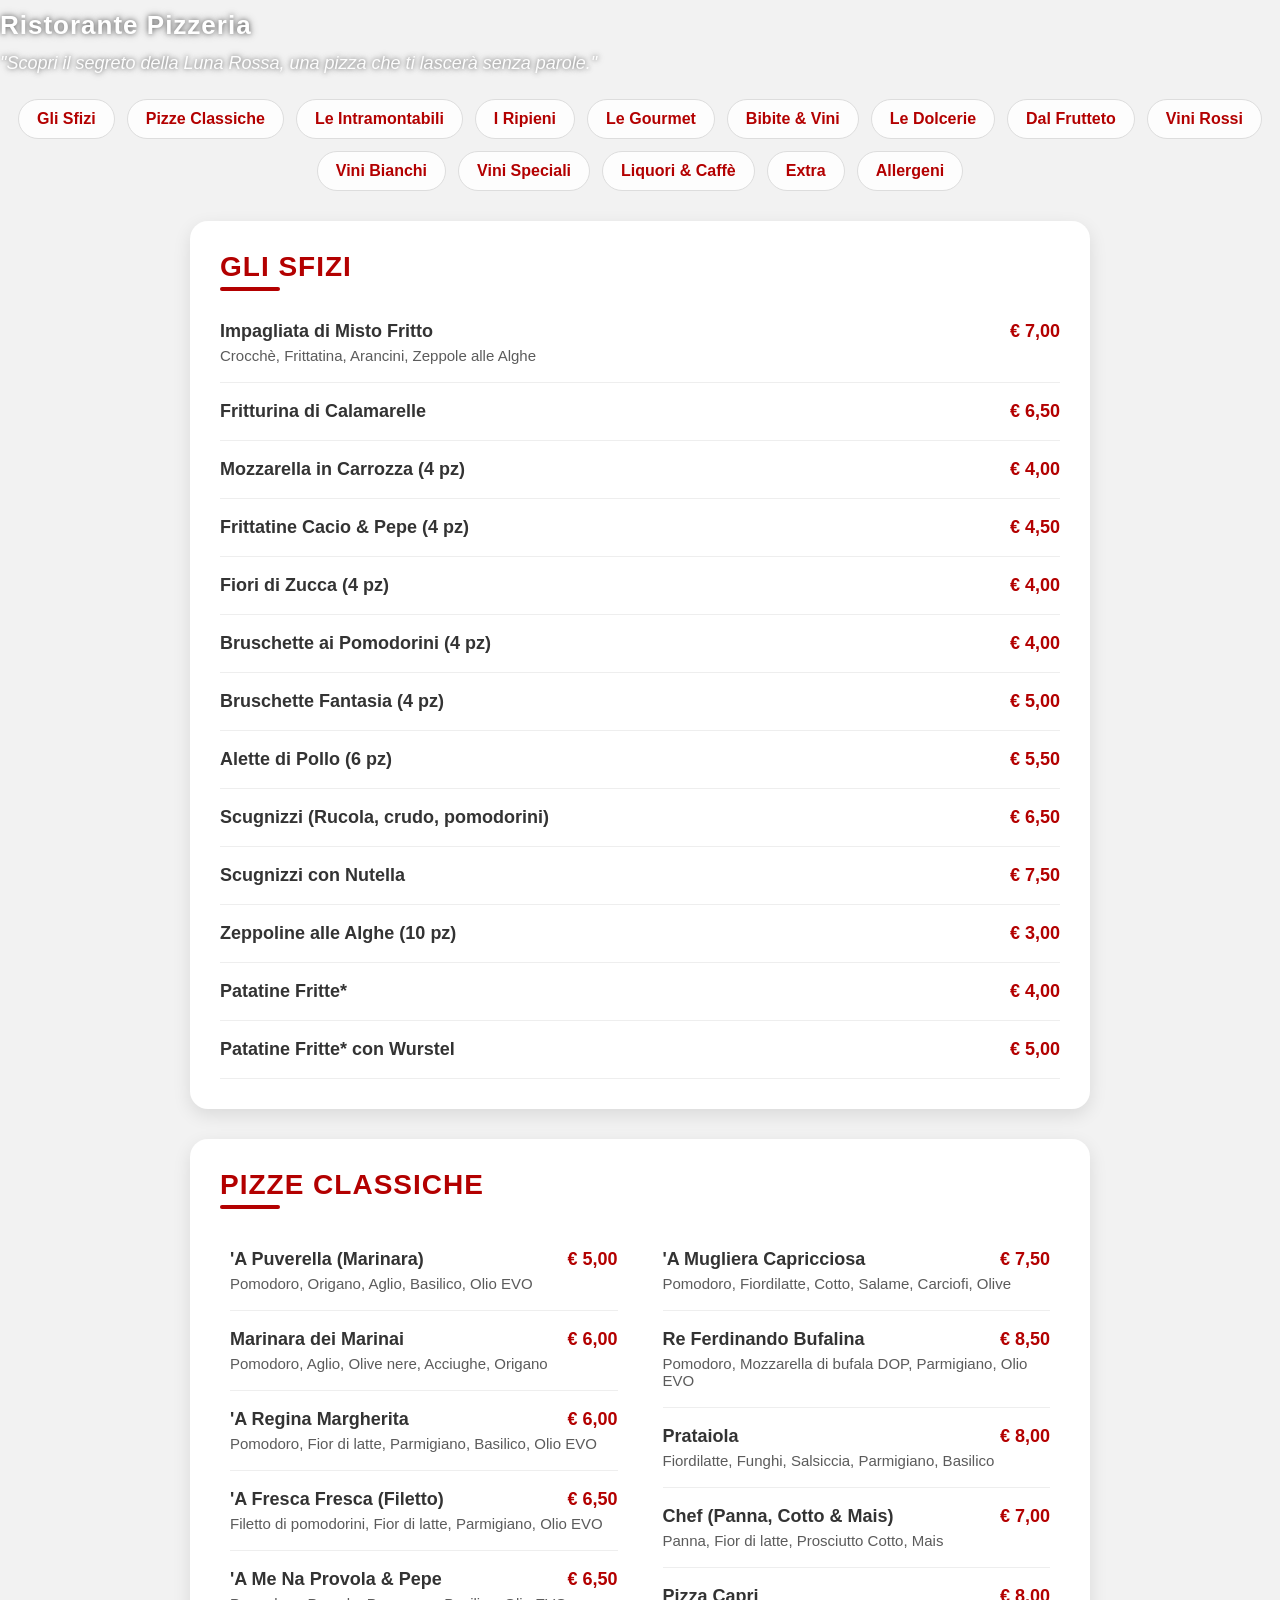
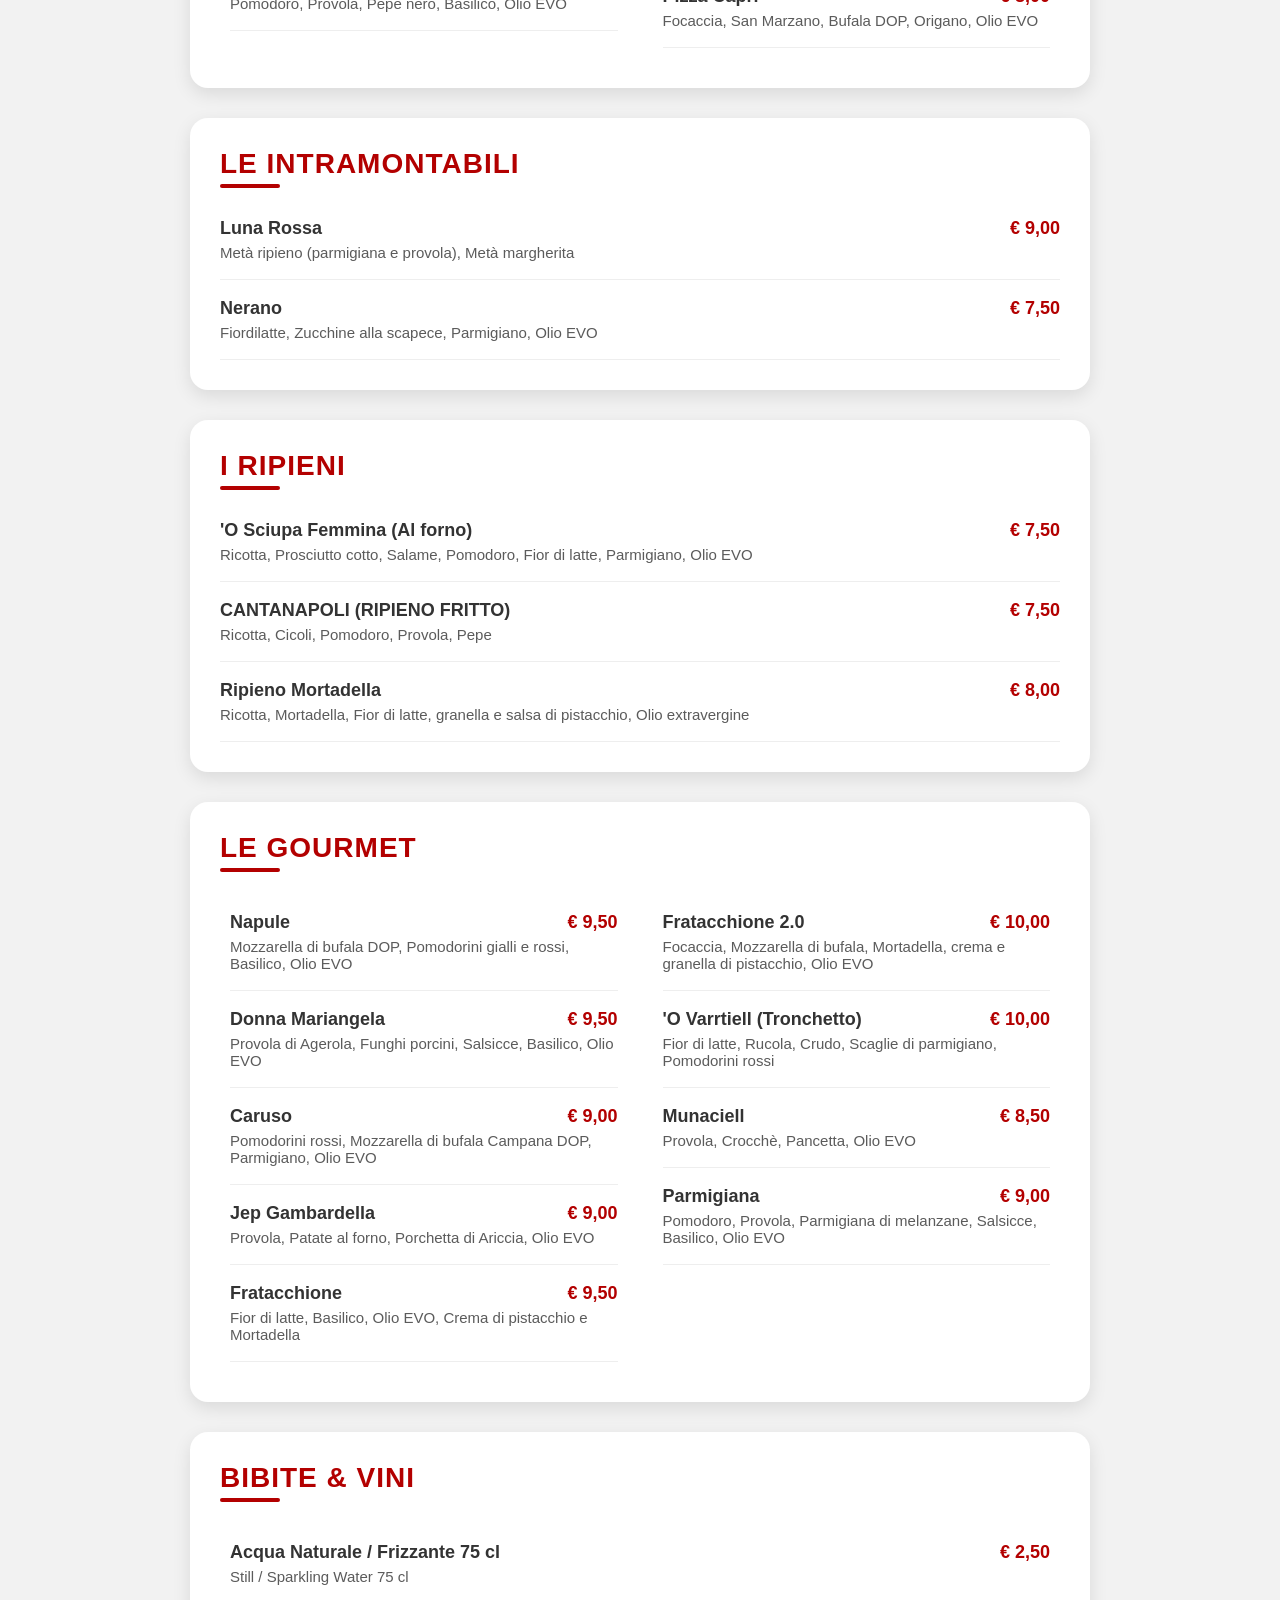
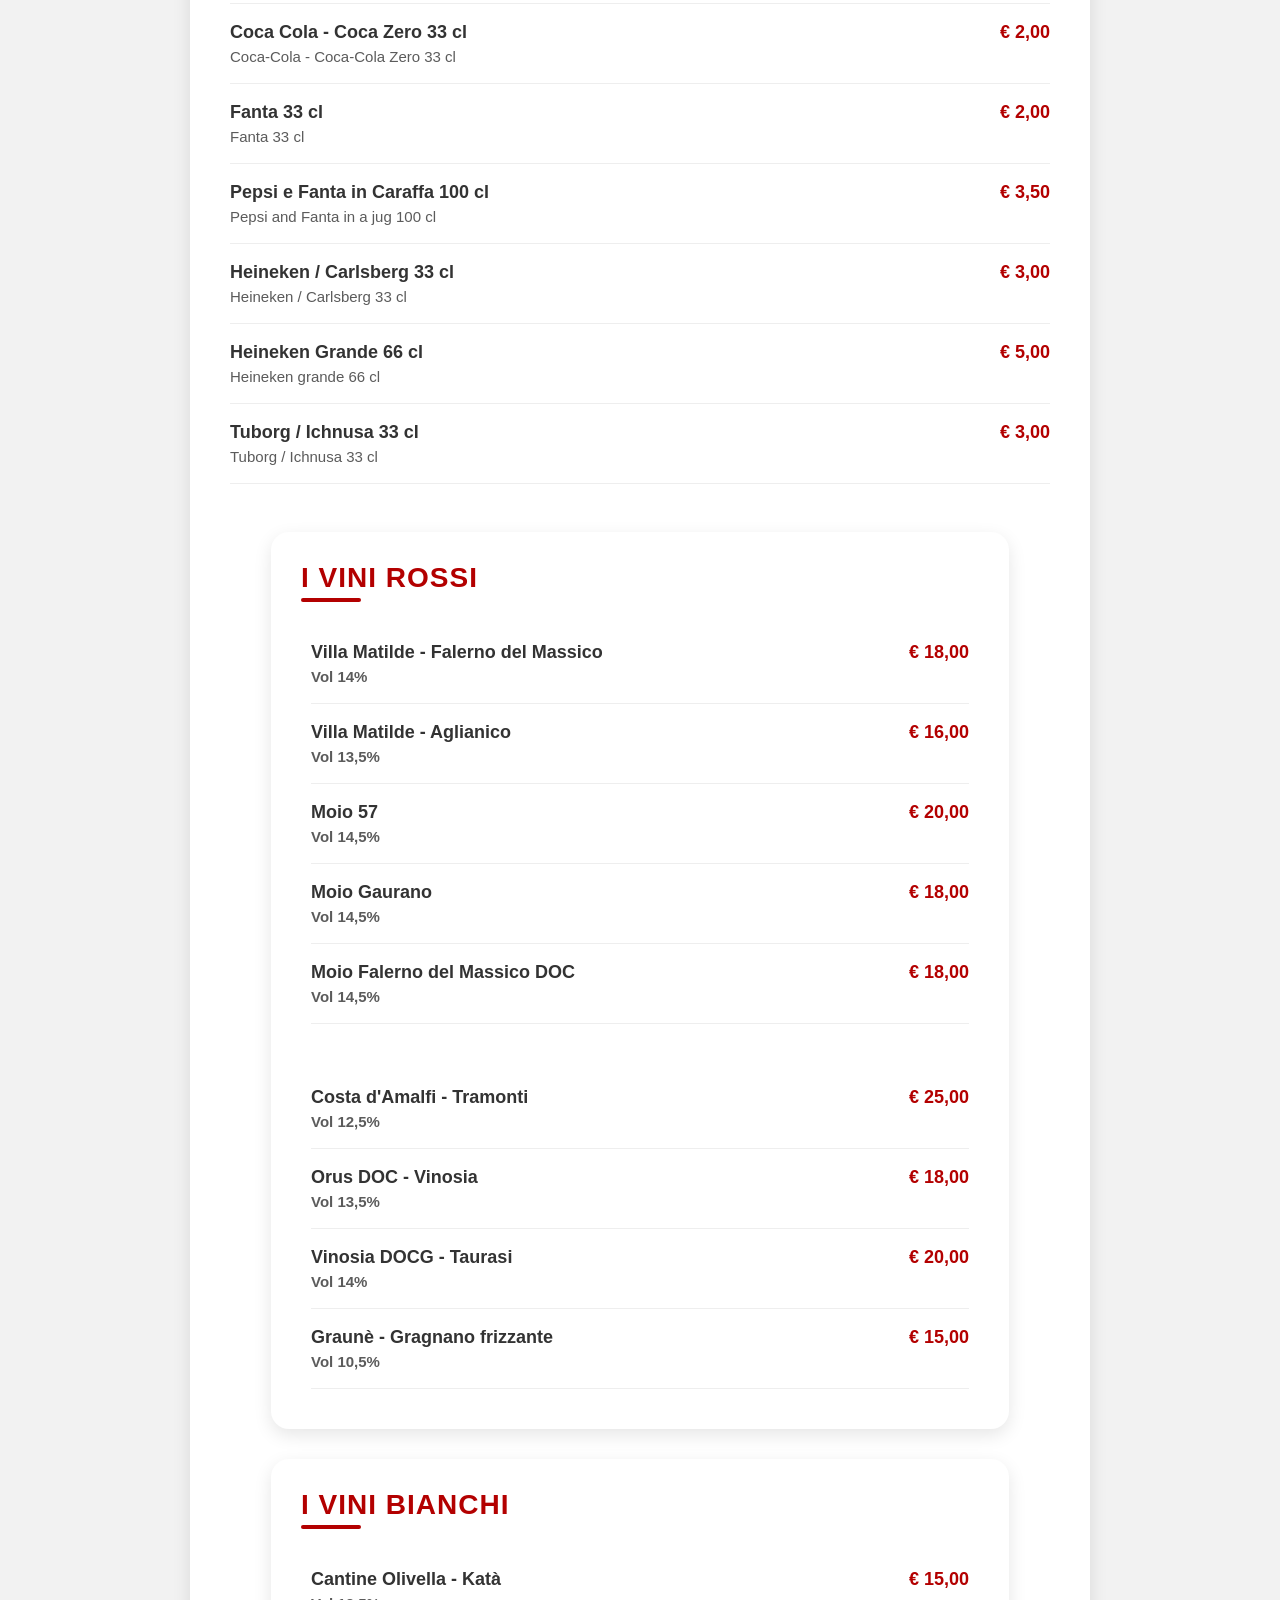
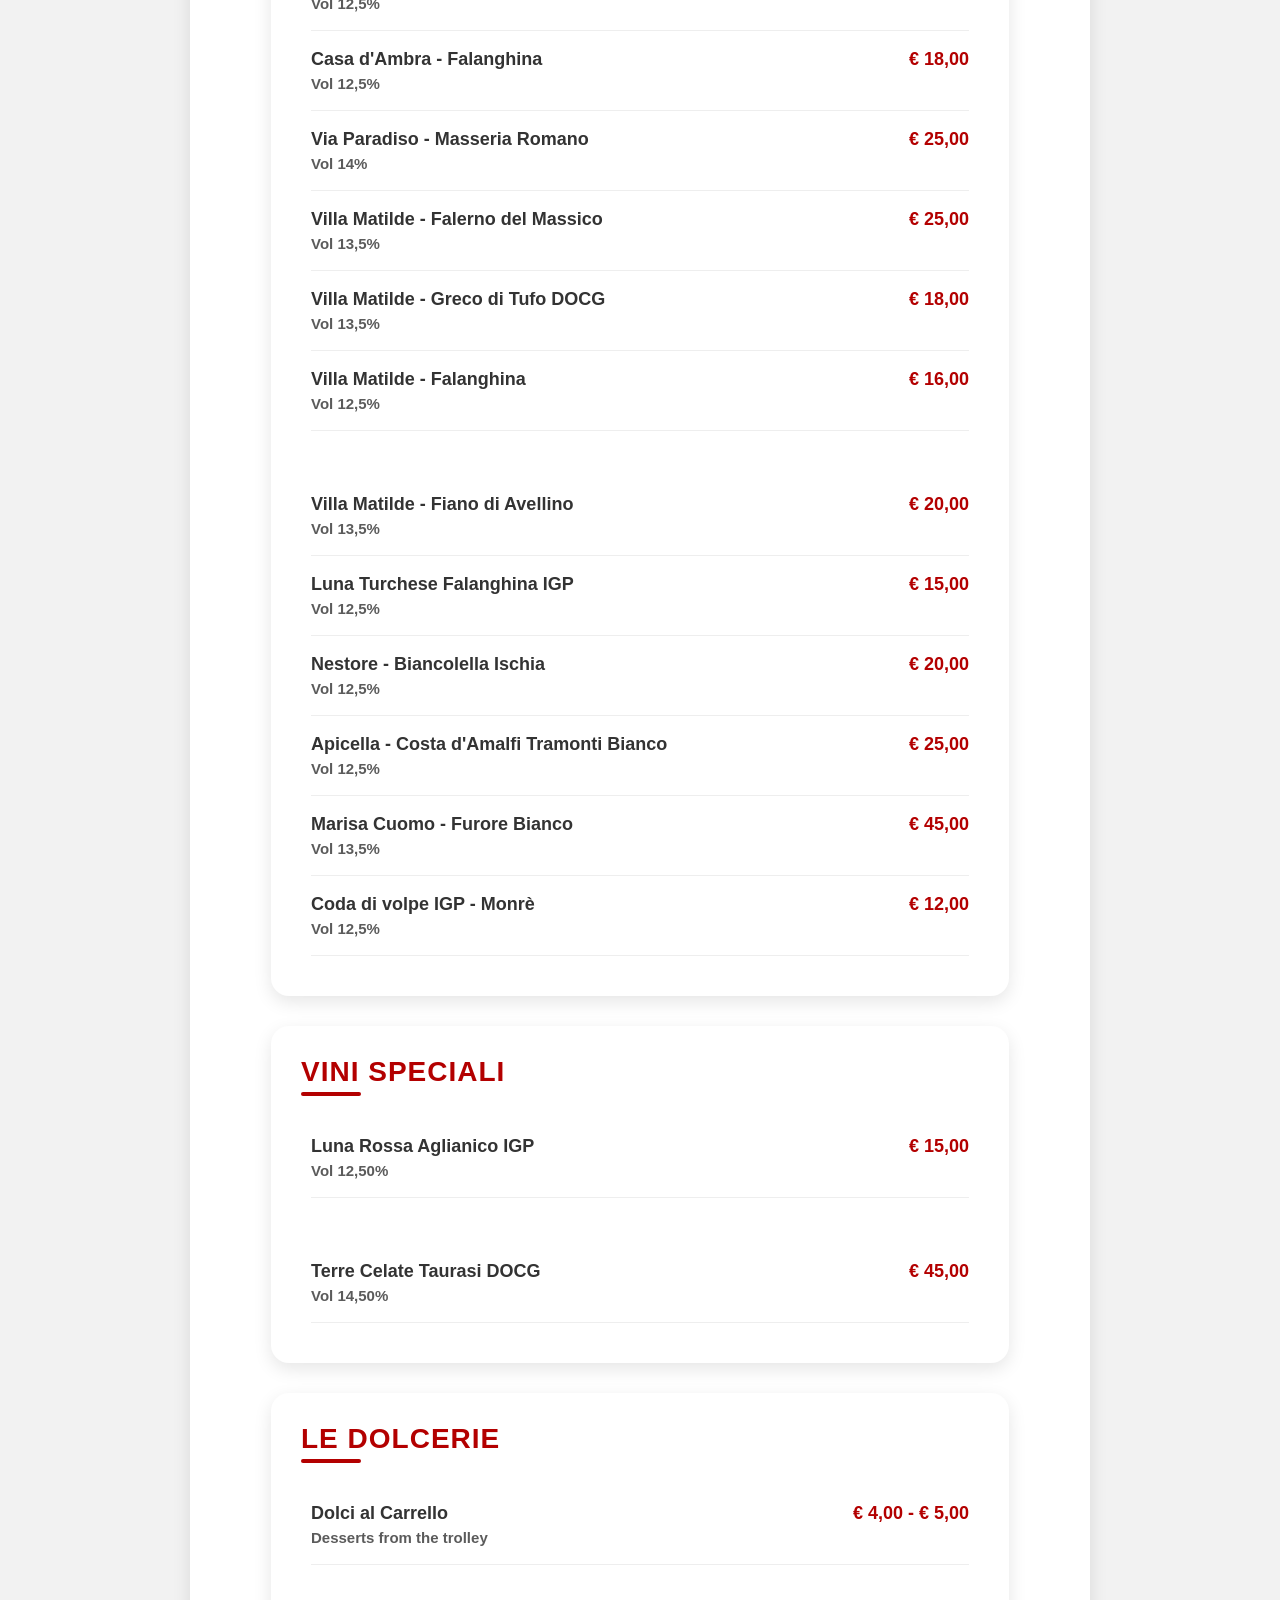
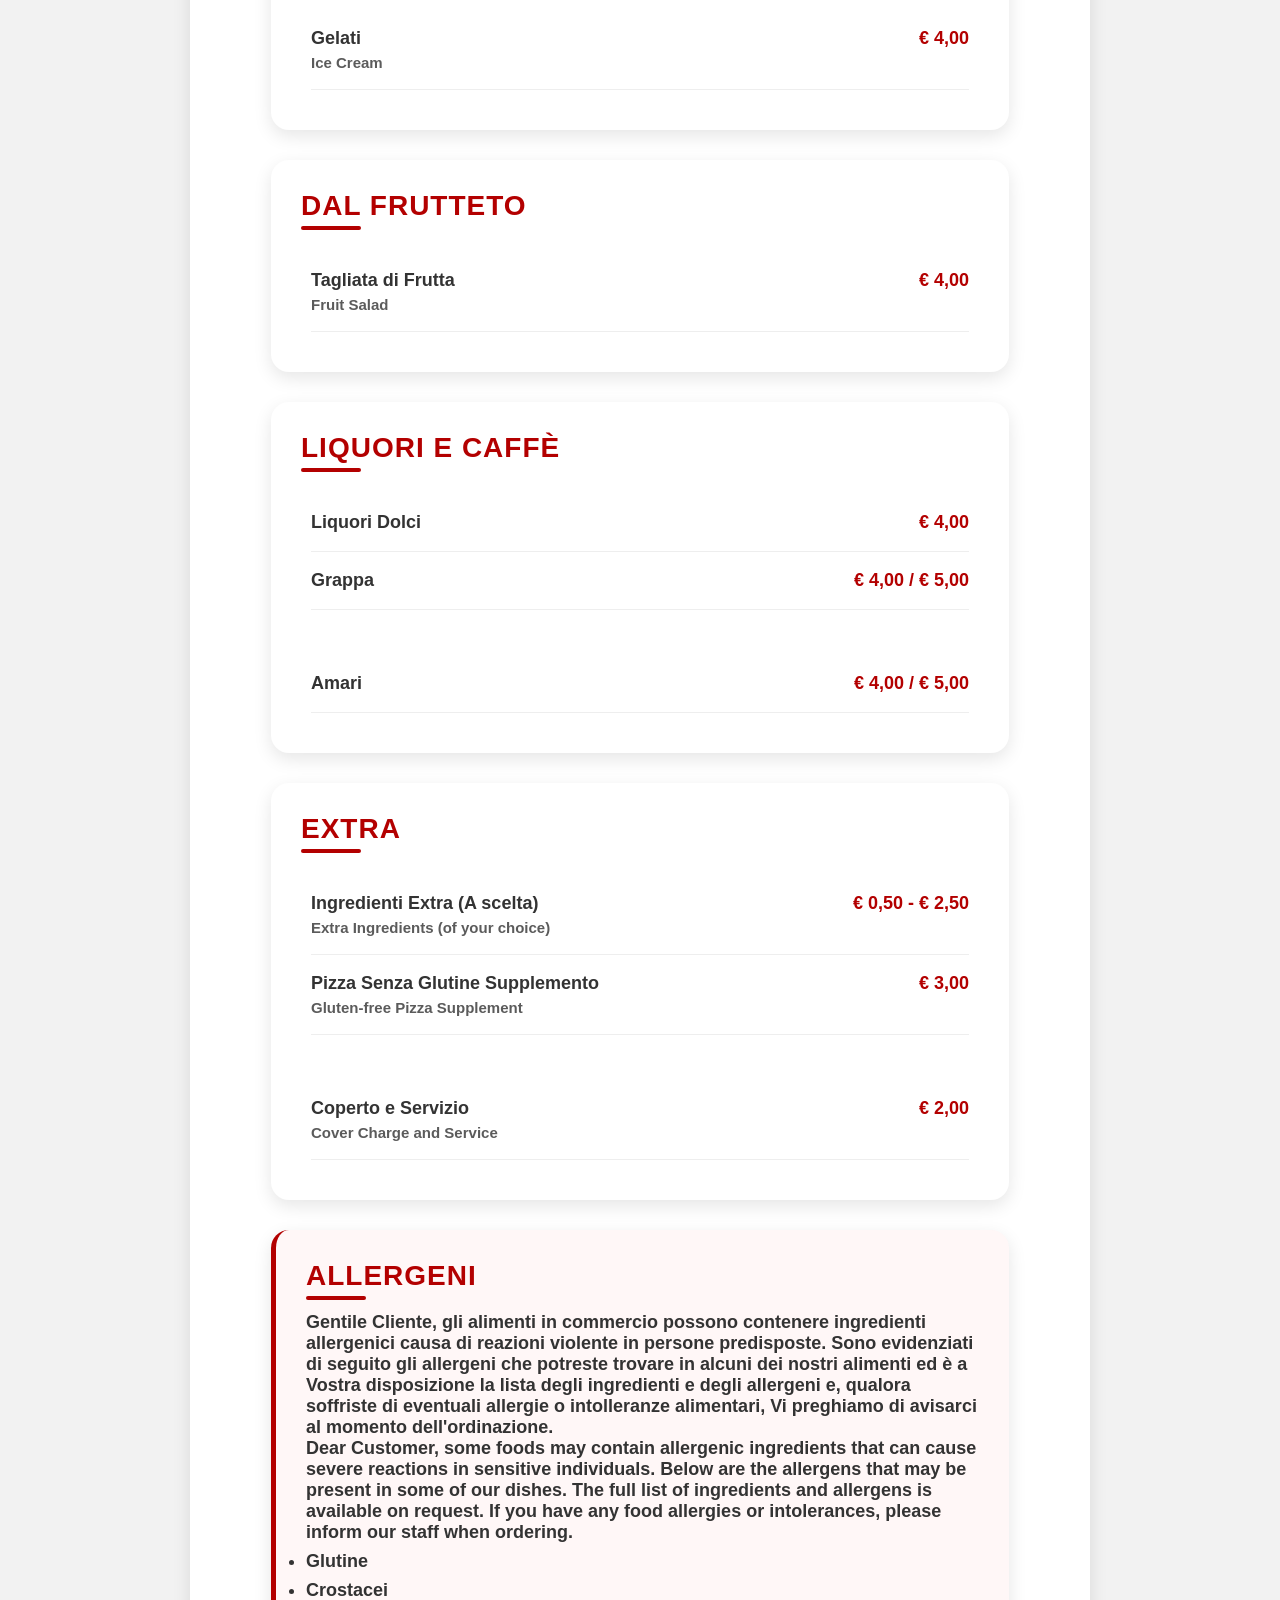
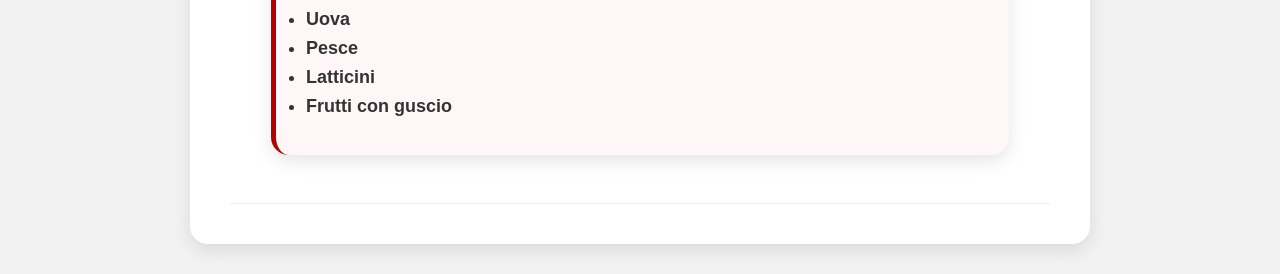
==== commit 8113122f: "Update print statement from 'Hello' to 'Goodbye'" ====
--- a/ristorante.html
+++ b/ristorante.html
@@ -10,10 +10,9 @@
 
 <body>
 
-<header id="hero">
-  <div class="hero-overlay"></div>
-
-  <div class="hero-content"> 
+
+
+  
     <p class="subtitle">Ristorante Pizzeria</p>
     <p class="tagline">"Scopri il segreto della Luna Rossa, una pizza che ti lascerà senza parole."</p>
 
--- a/style.css
+++ b/style.css
@@ -253,14 +253,3 @@
     font-size: 14px;
   }
 }
-.logo {
-  display: flex;
-  align-items: center;
-  justify-content: center;
-  gap: 12px; /* spazio tra testo e immagine */
-}
-
-.logo-img {
-  width: 70px;   /* puoi aumentare o diminuire */
-  height: auto;
-}
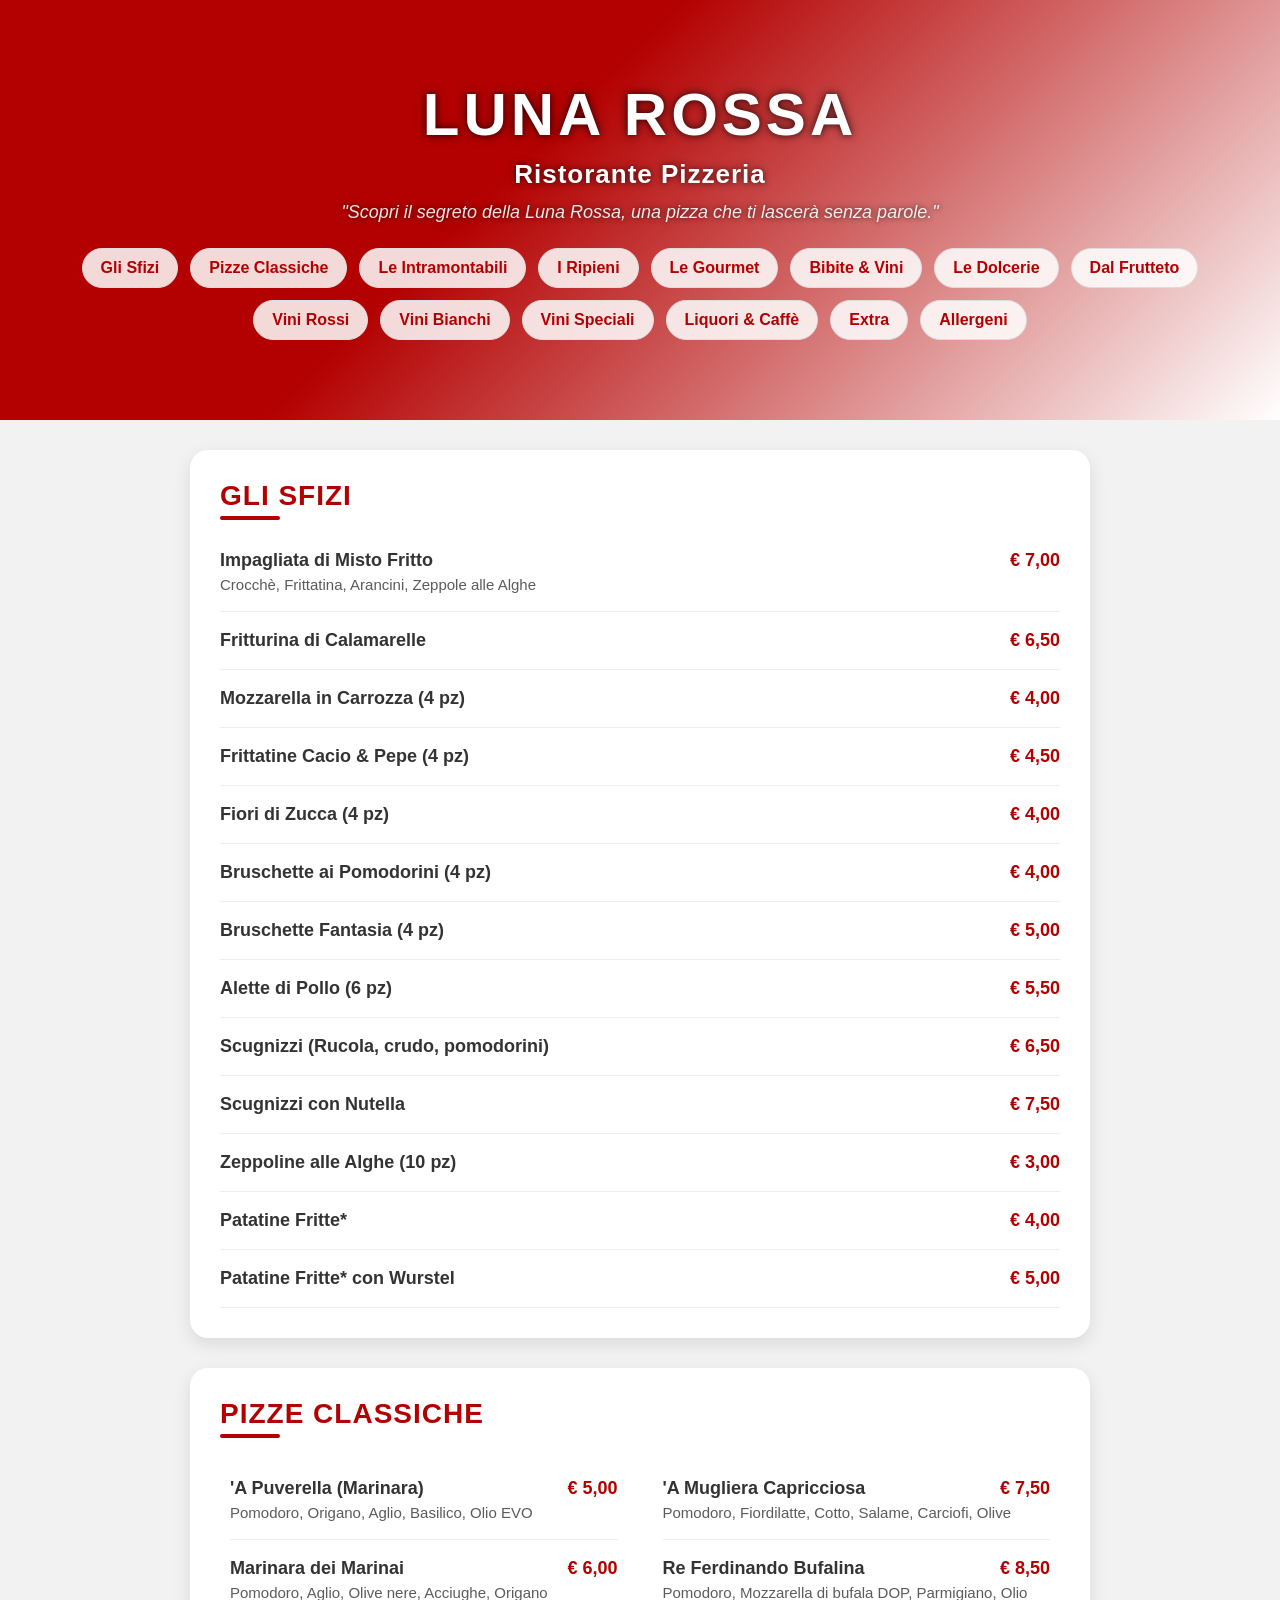
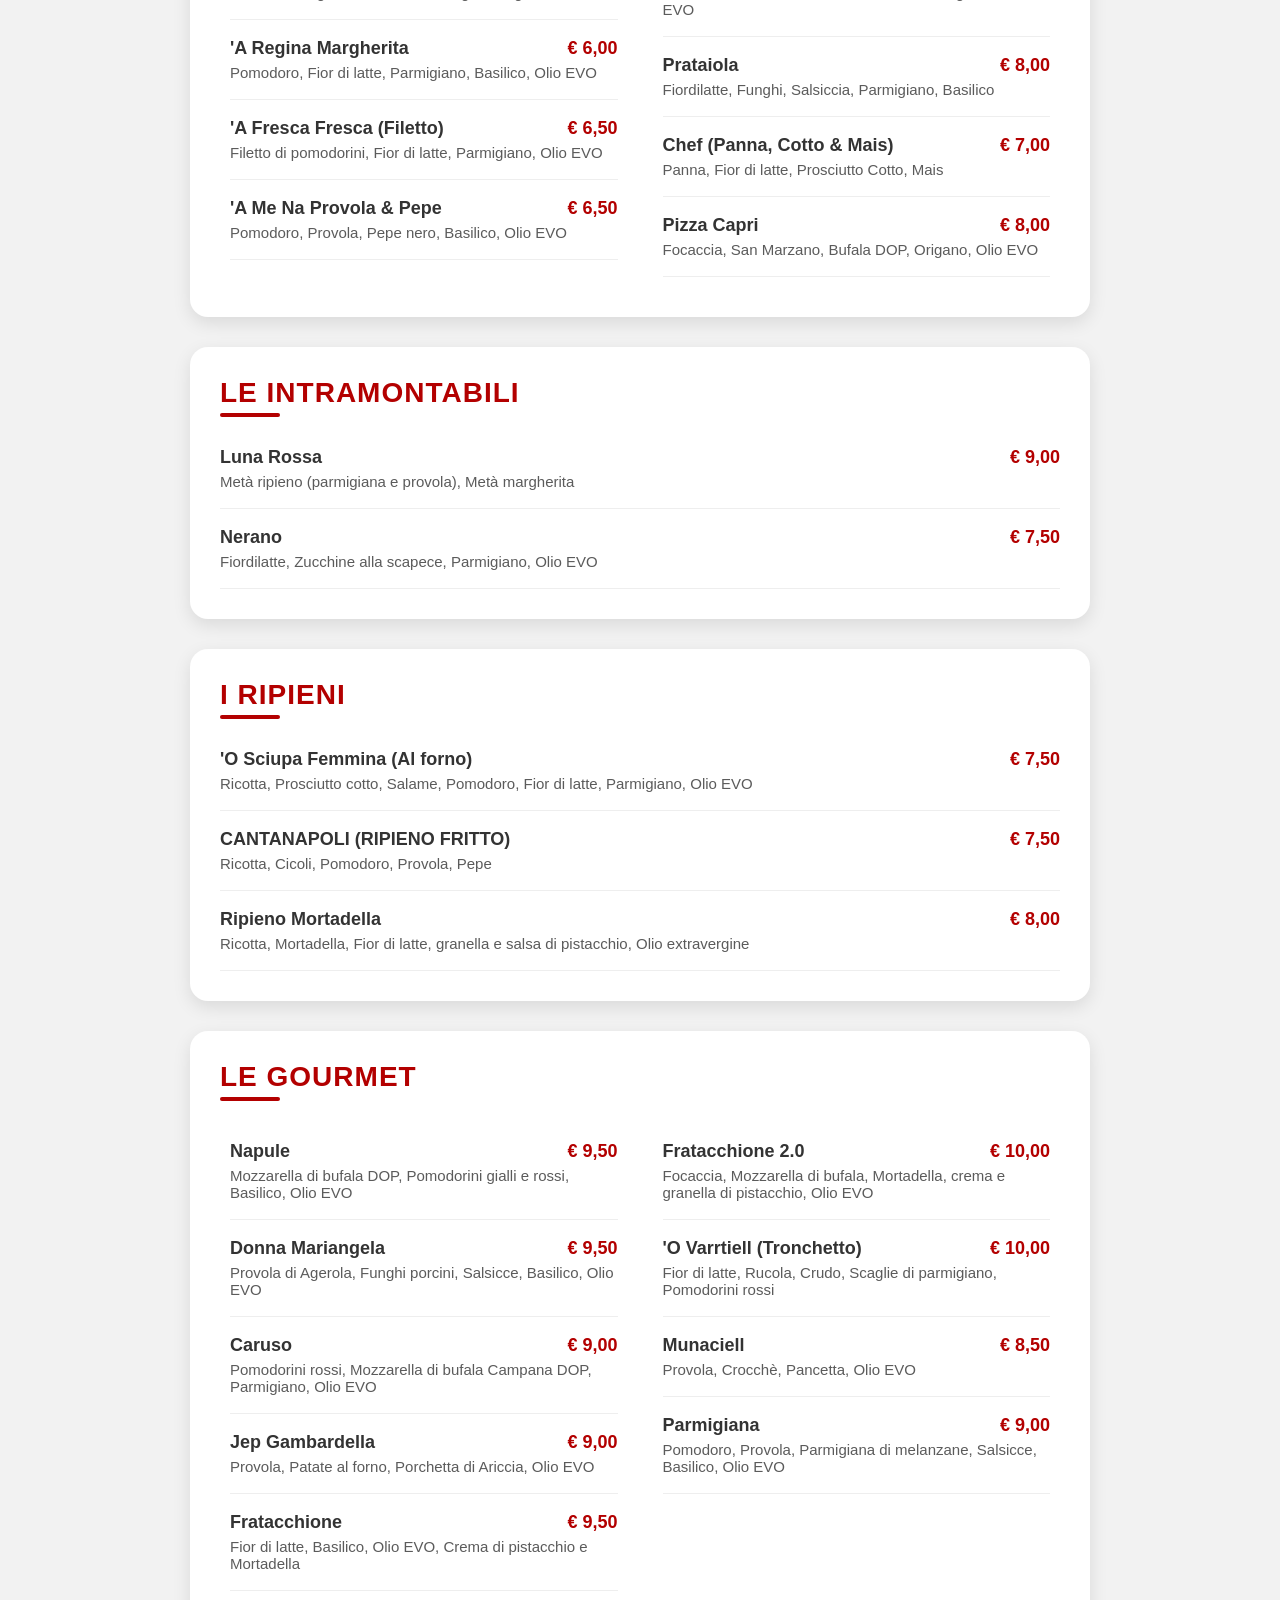
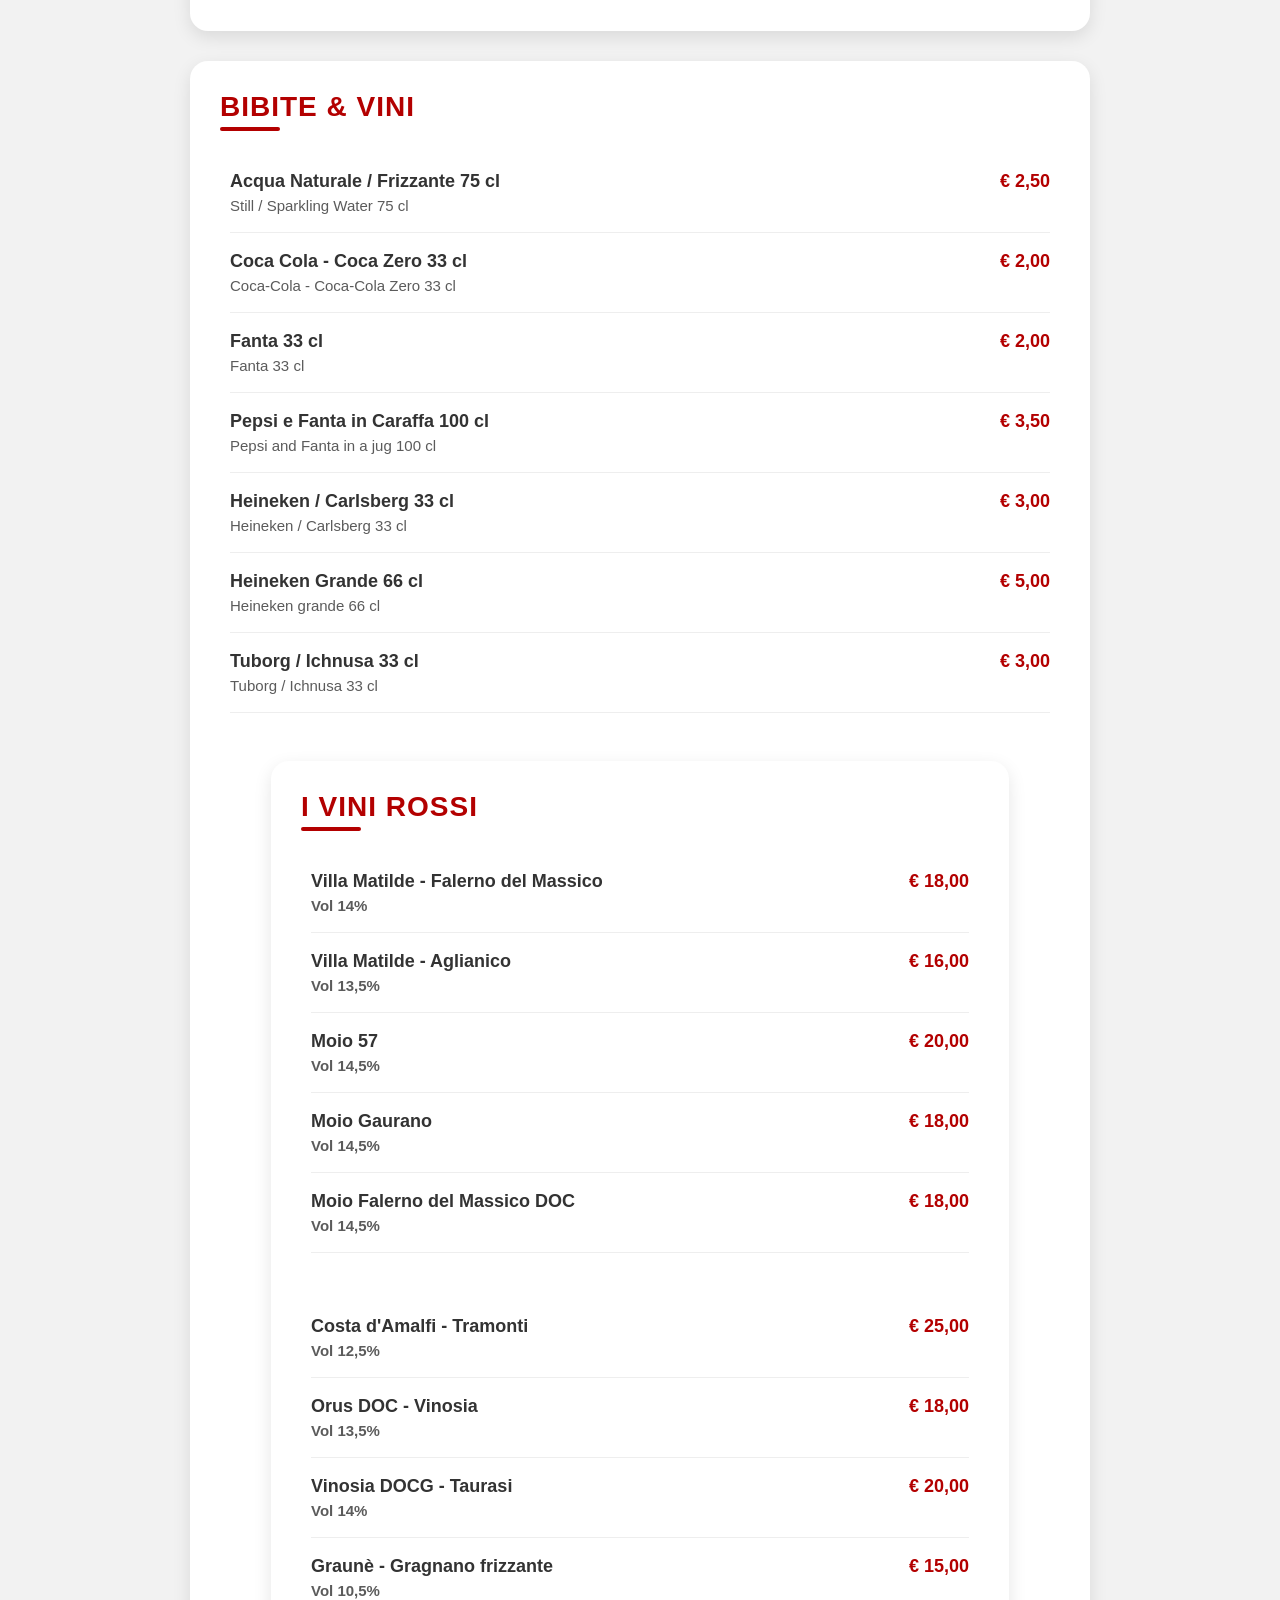
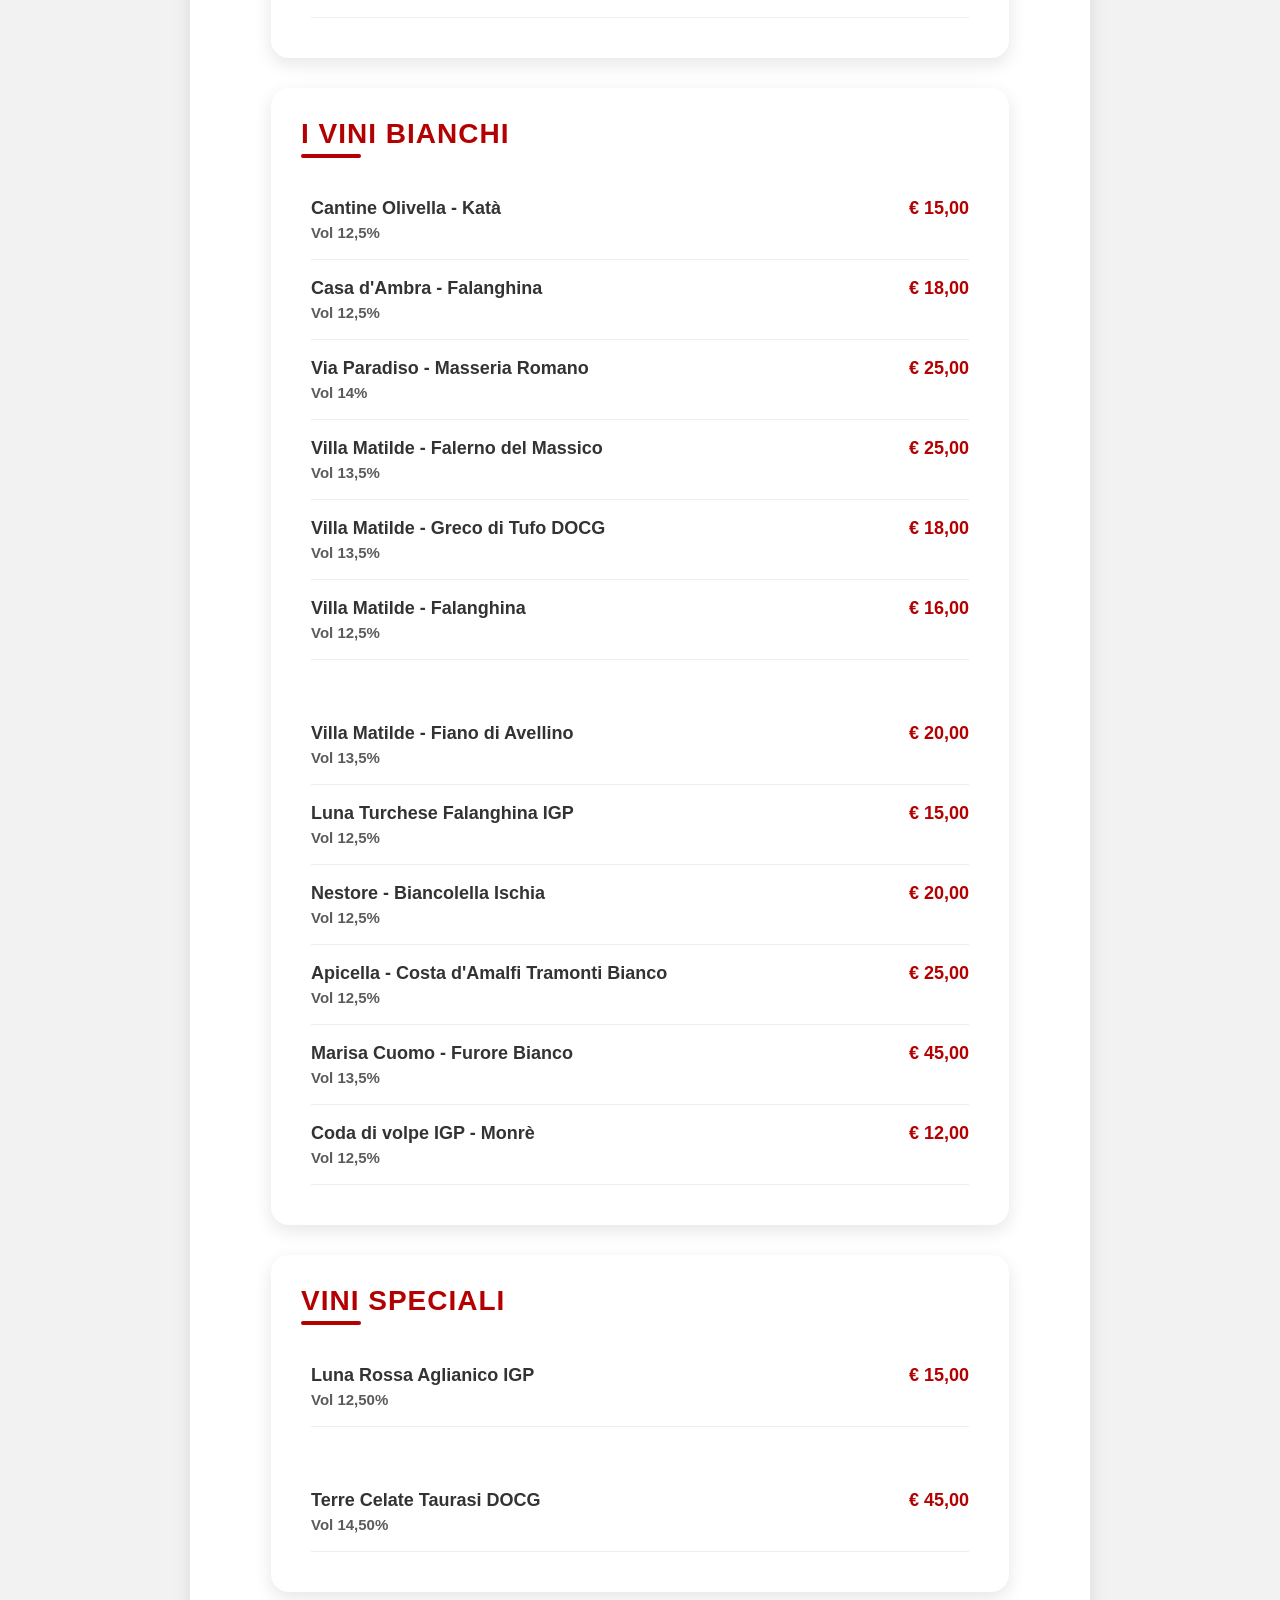
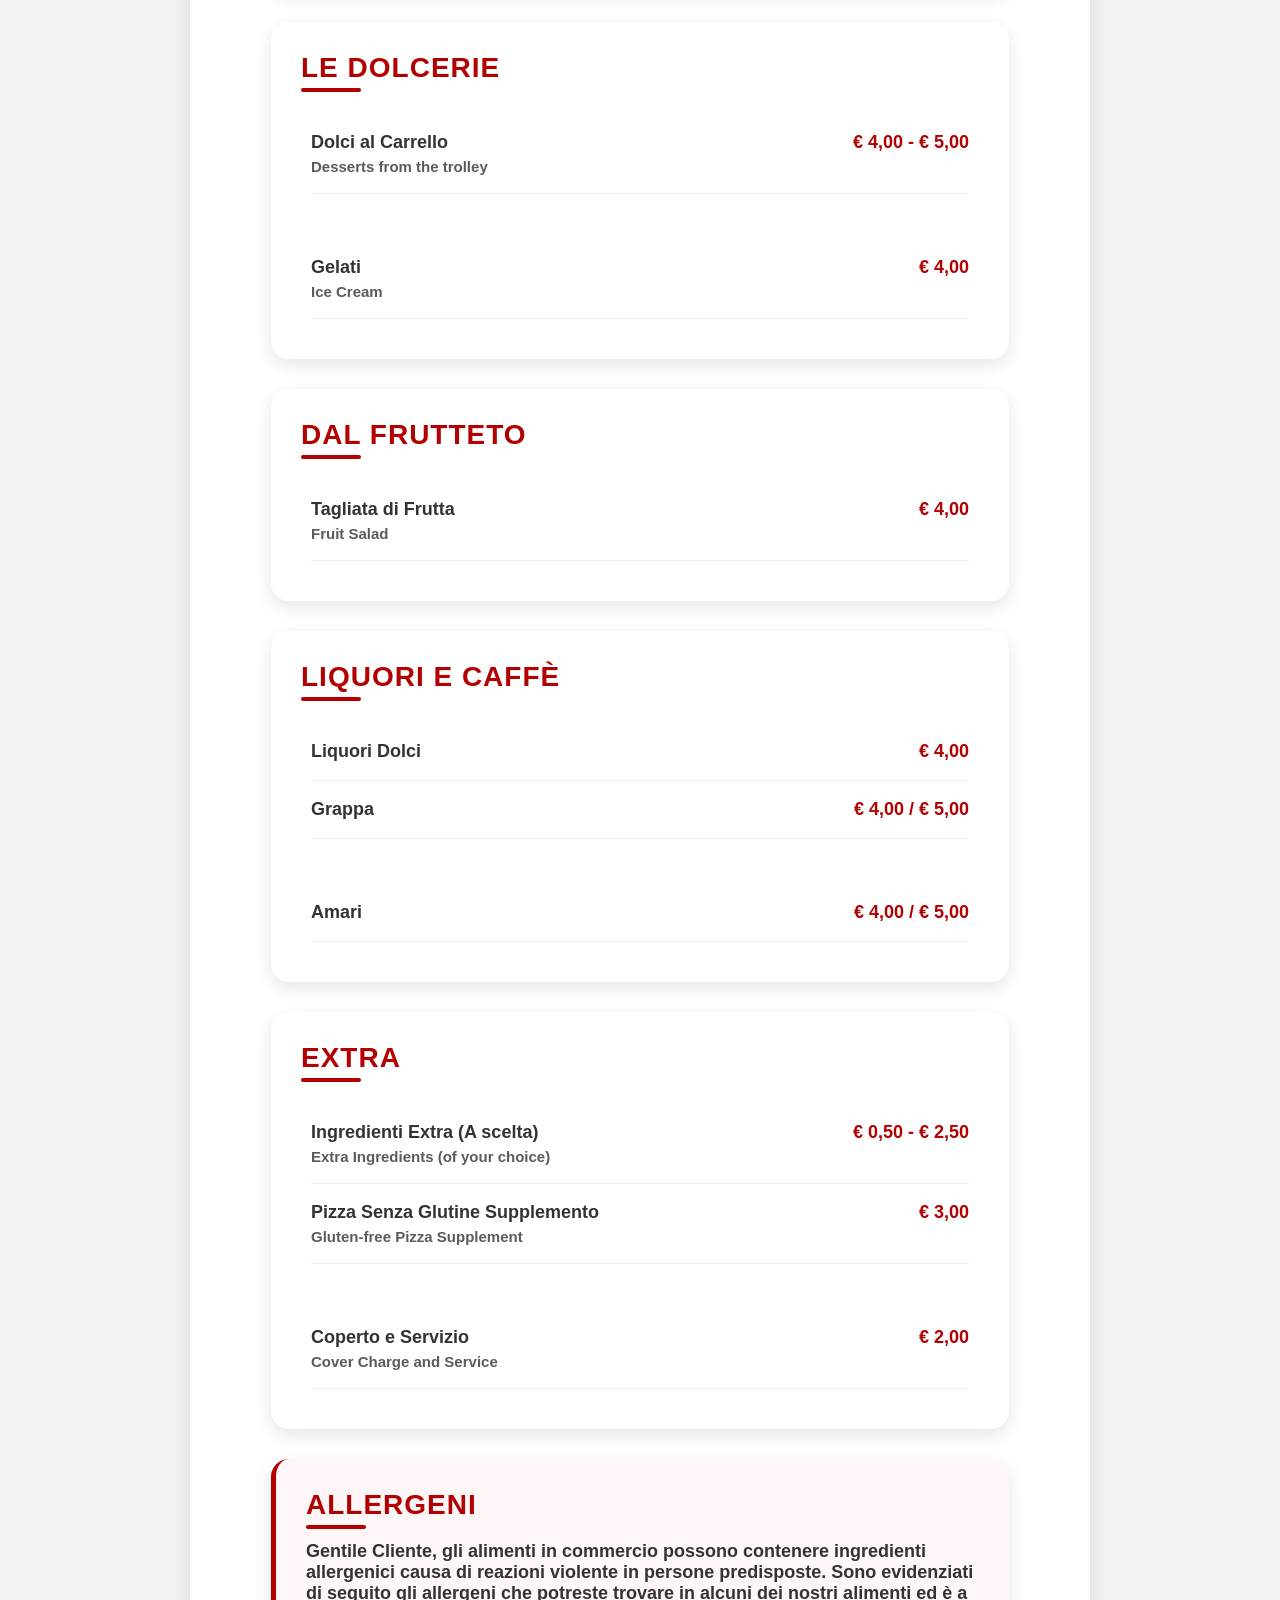
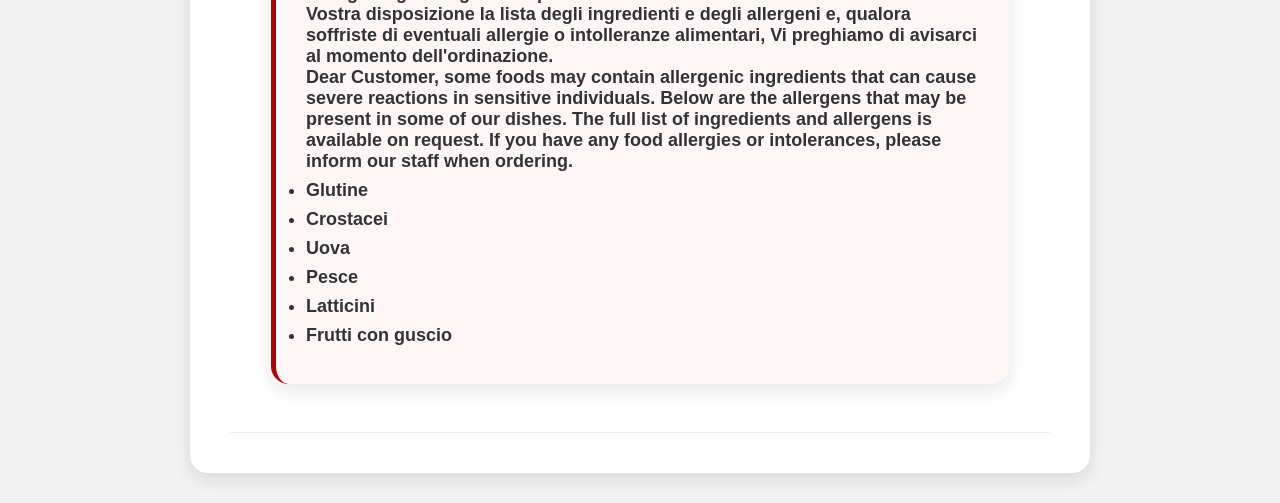
==== commit 5ded1770: "Update print statement from 'Hello' to 'Goodbye'" ====
--- a/ristorante.html
+++ b/ristorante.html
@@ -10,9 +10,12 @@
 
 <body>
 
-
-
-  
+<header id="hero">
+  <div class="hero-overlay"></div>
+
+  <div class="hero-content">
+    <div class="logo">LUNA ROSSA</div>
+
     <p class="subtitle">Ristorante Pizzeria</p>
     <p class="tagline">"Scopri il segreto della Luna Rossa, una pizza che ti lascerà senza parole."</p>
 
